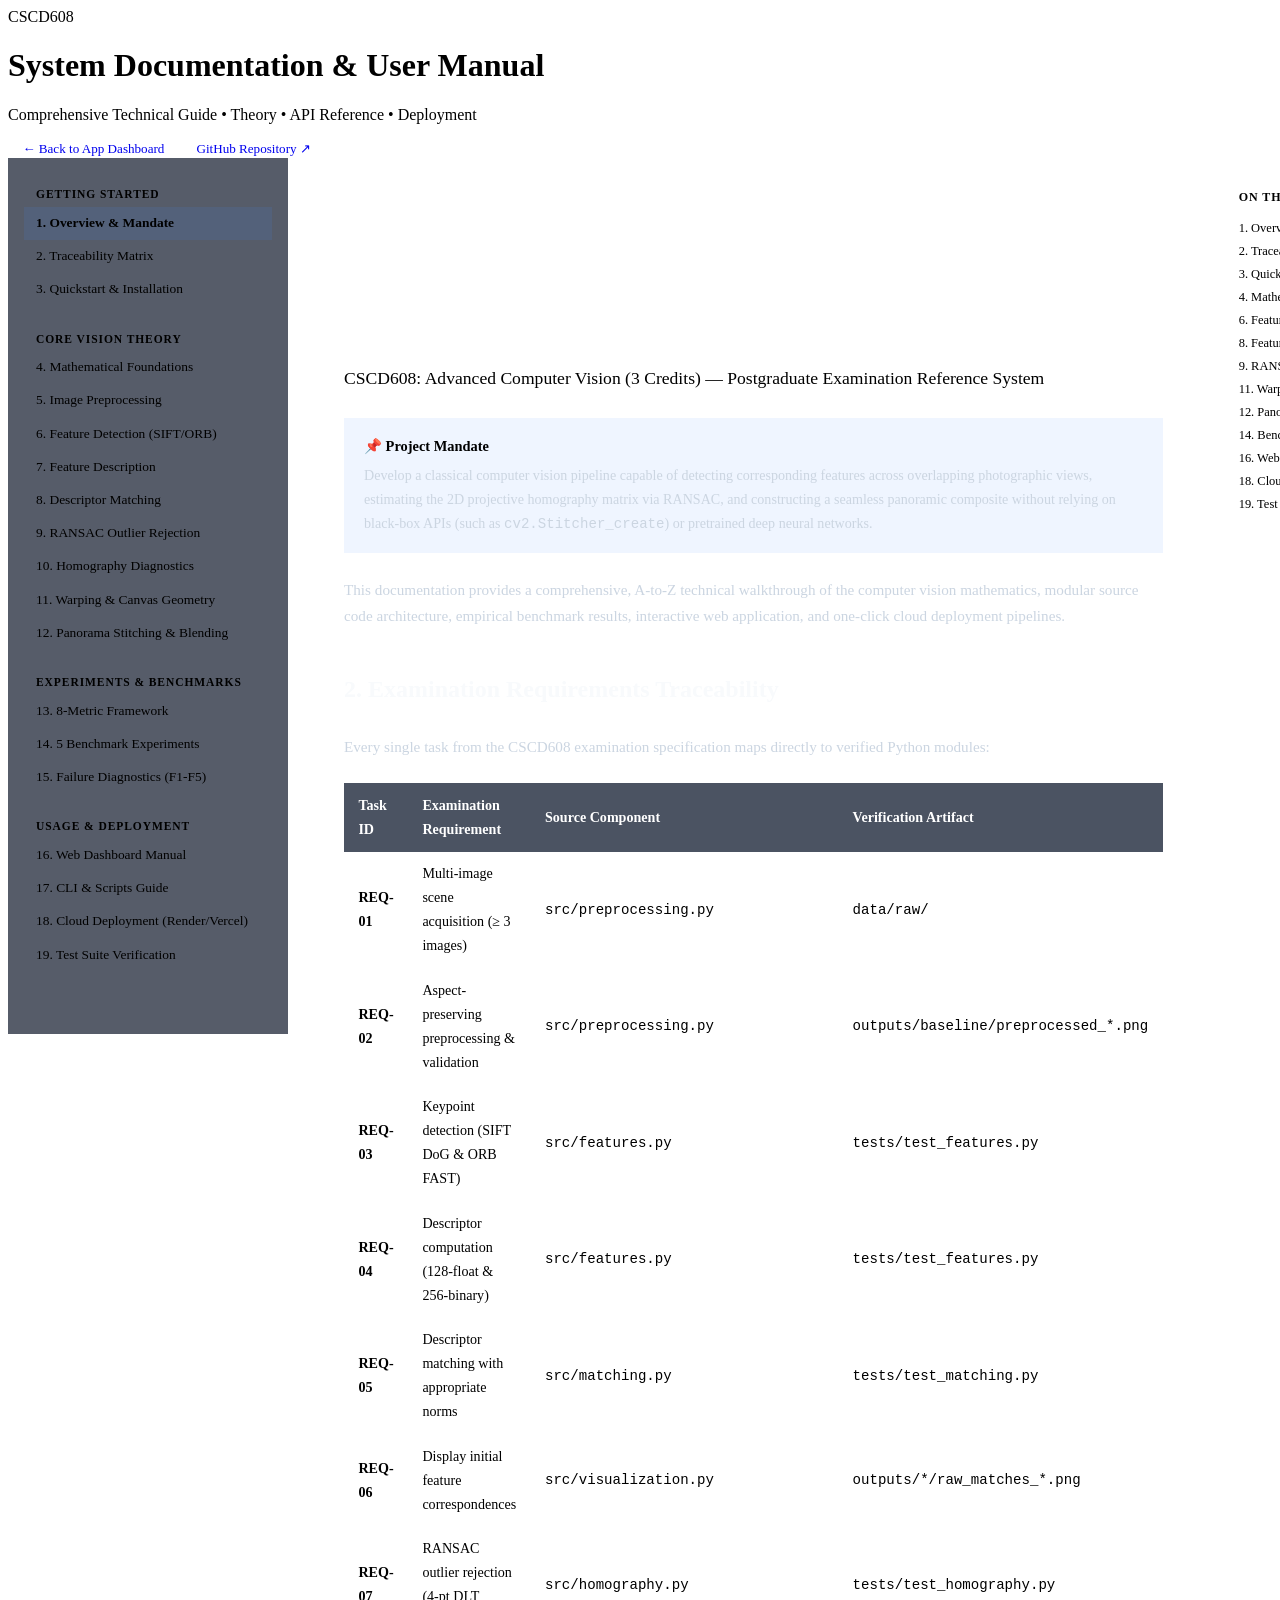
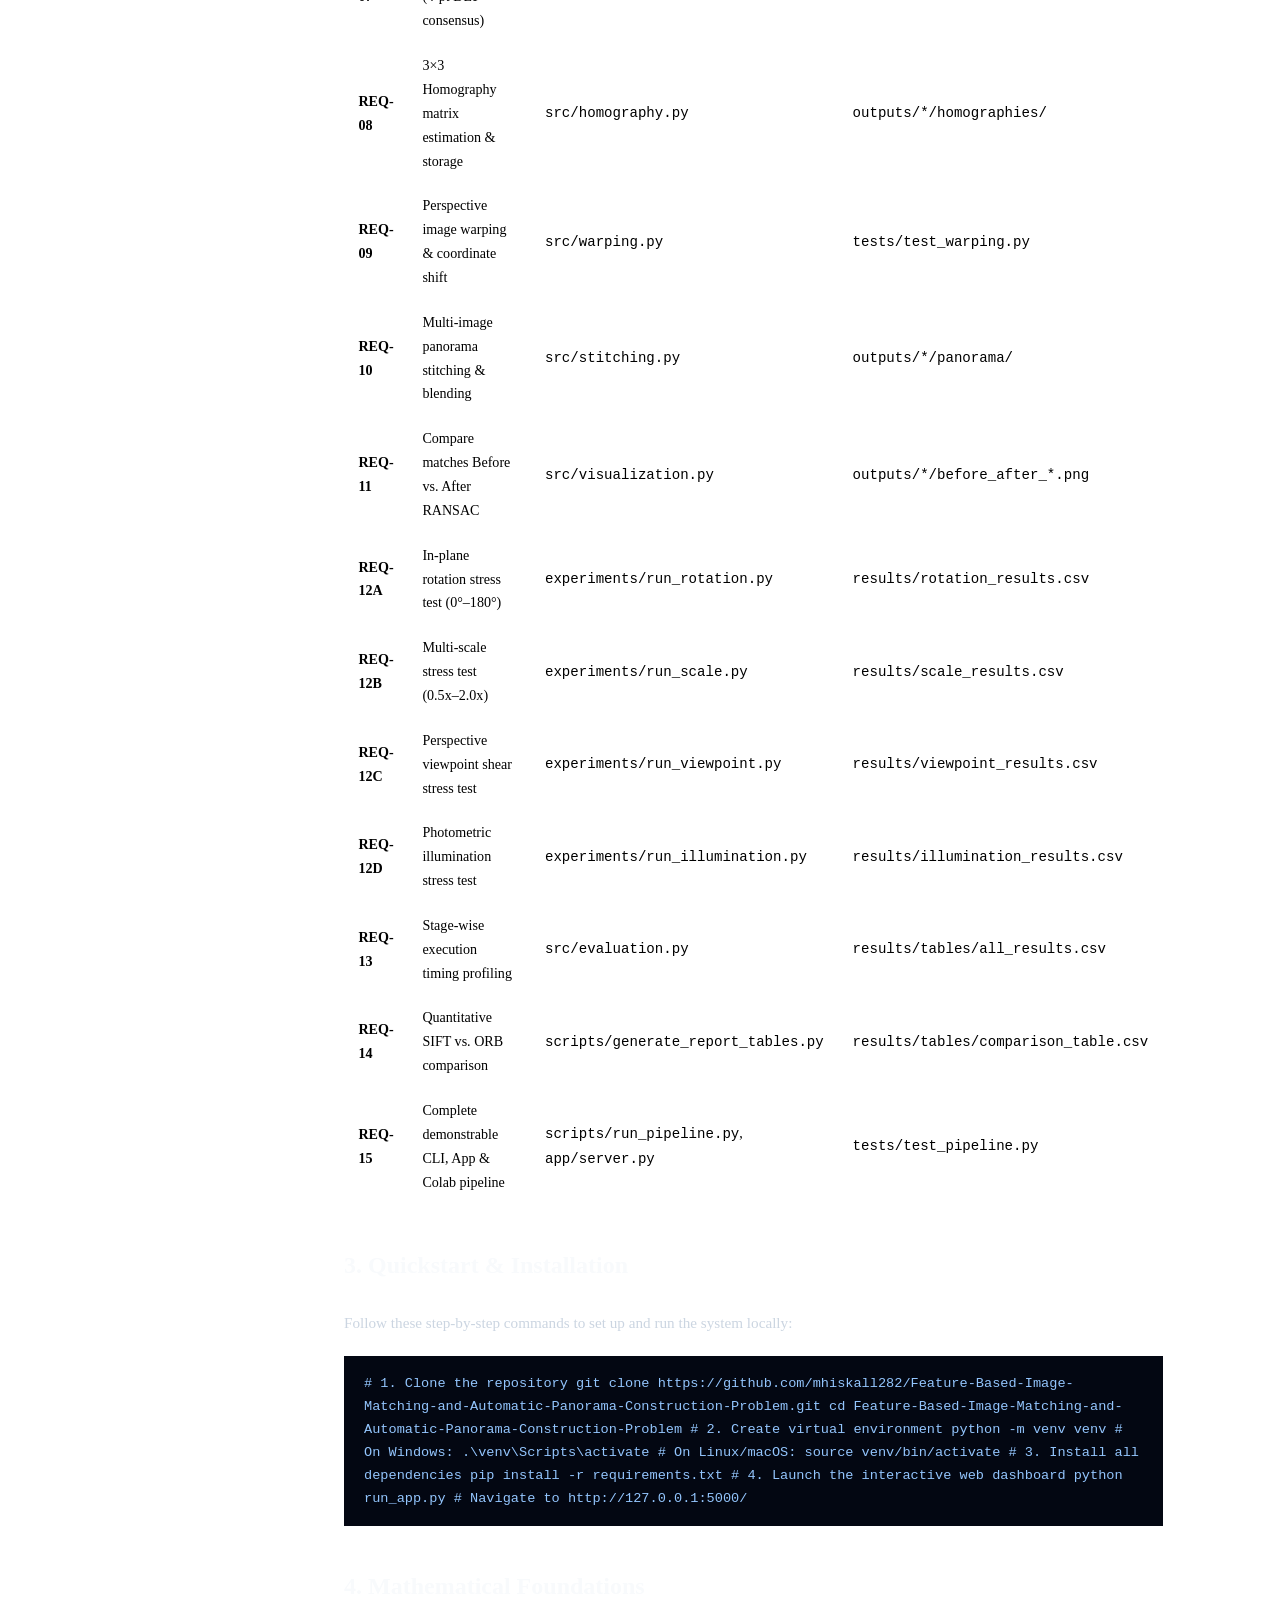
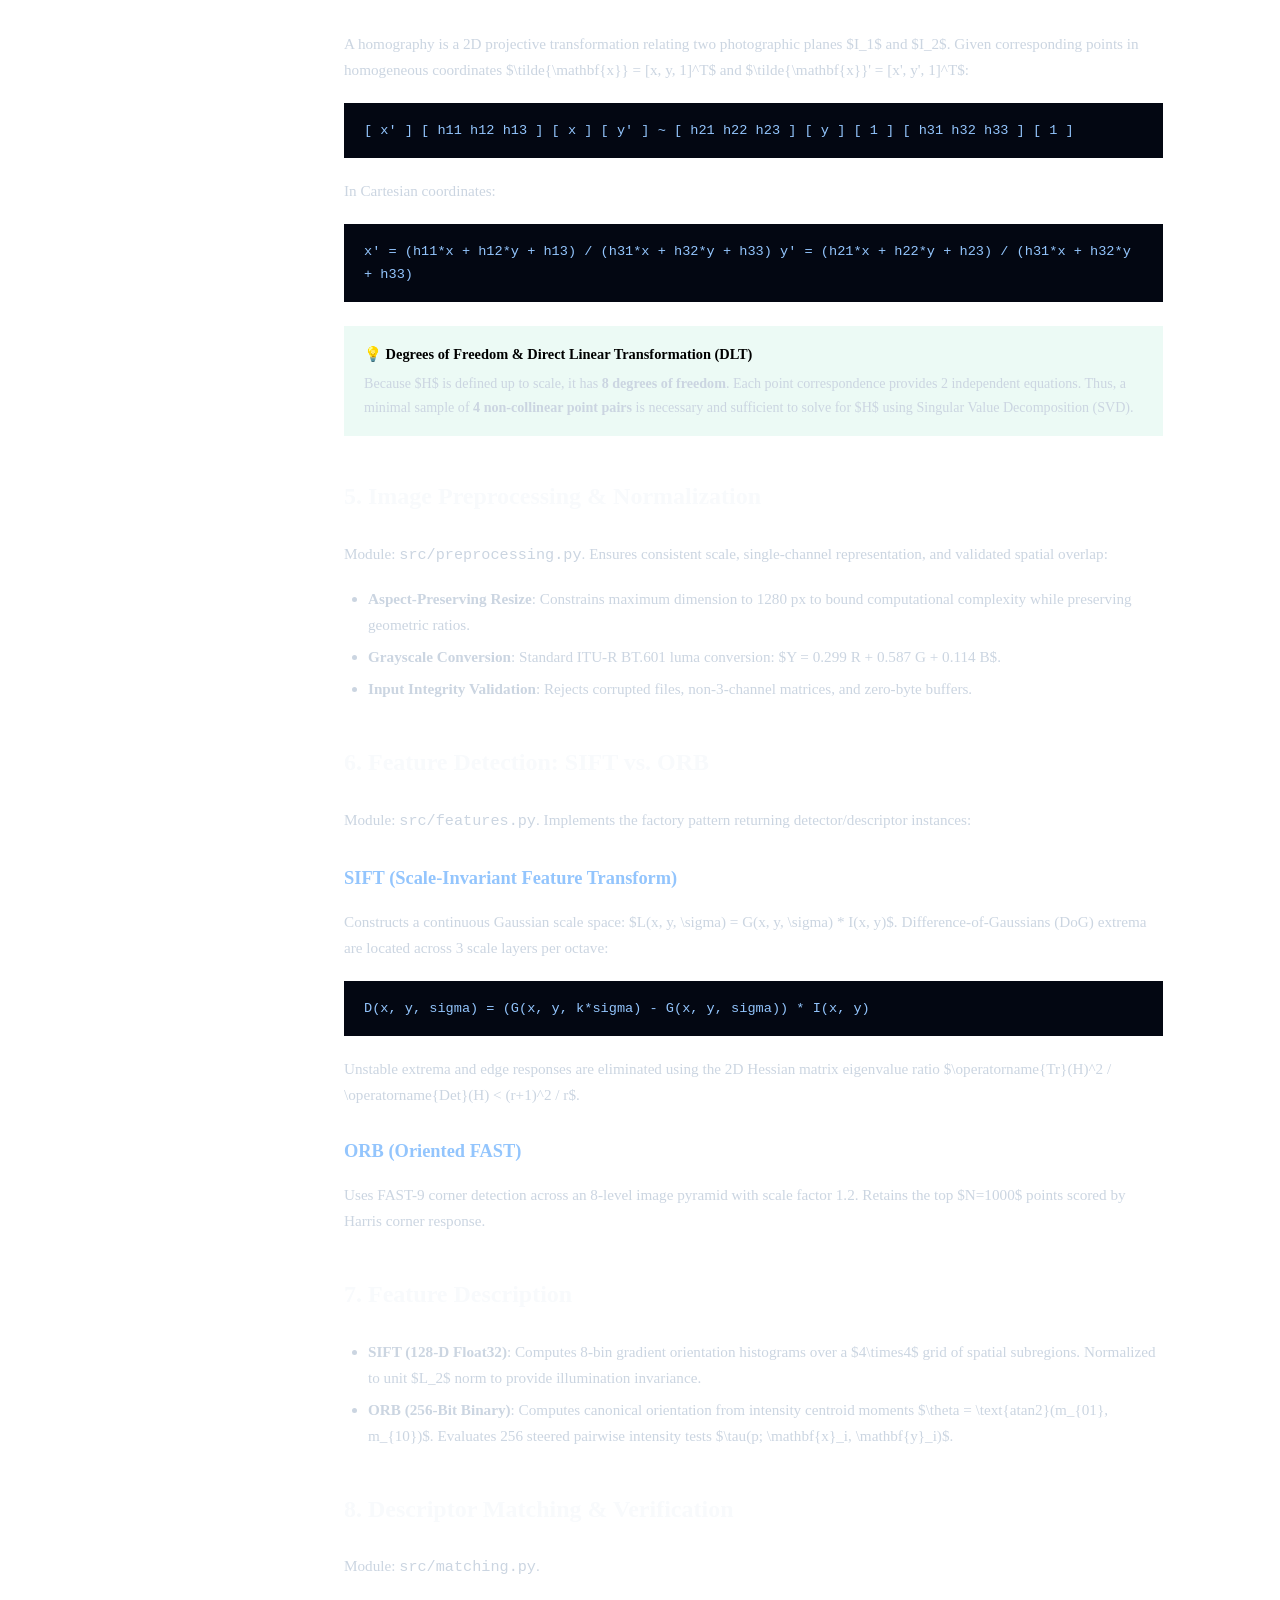
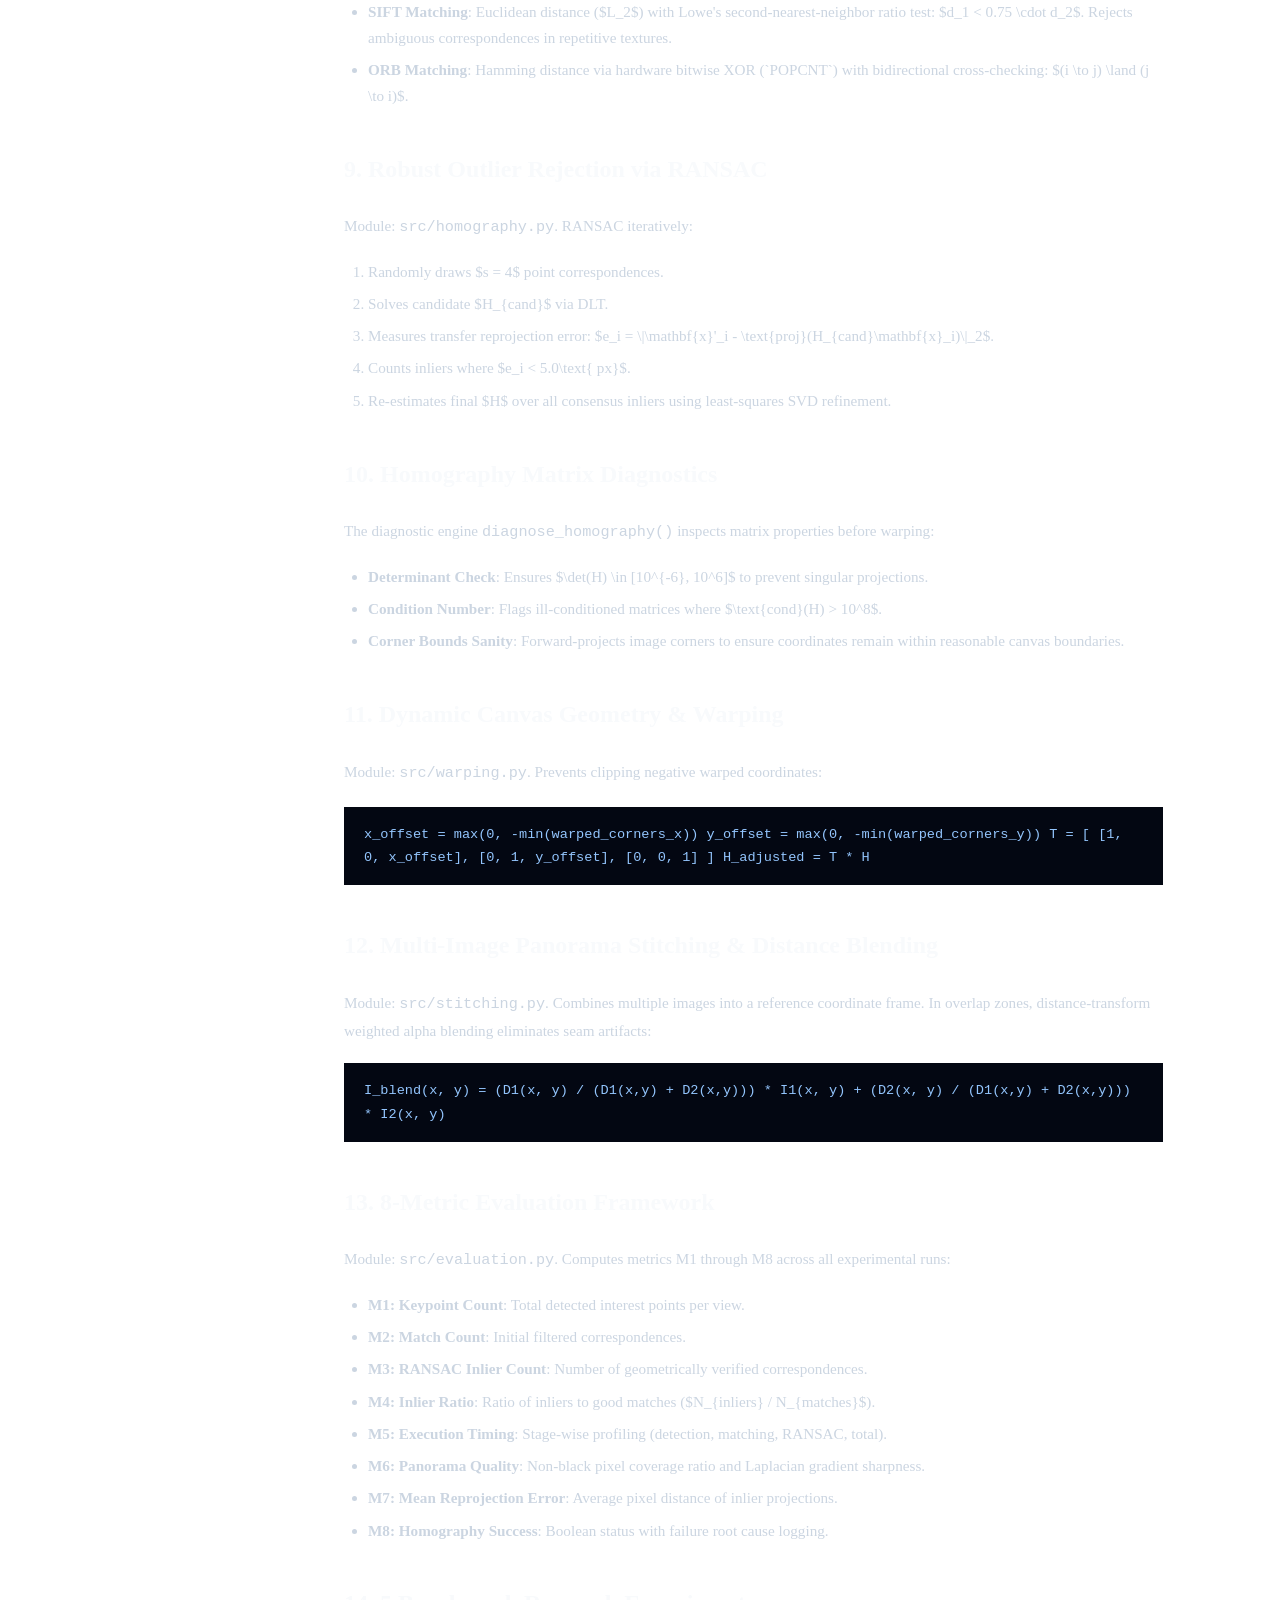
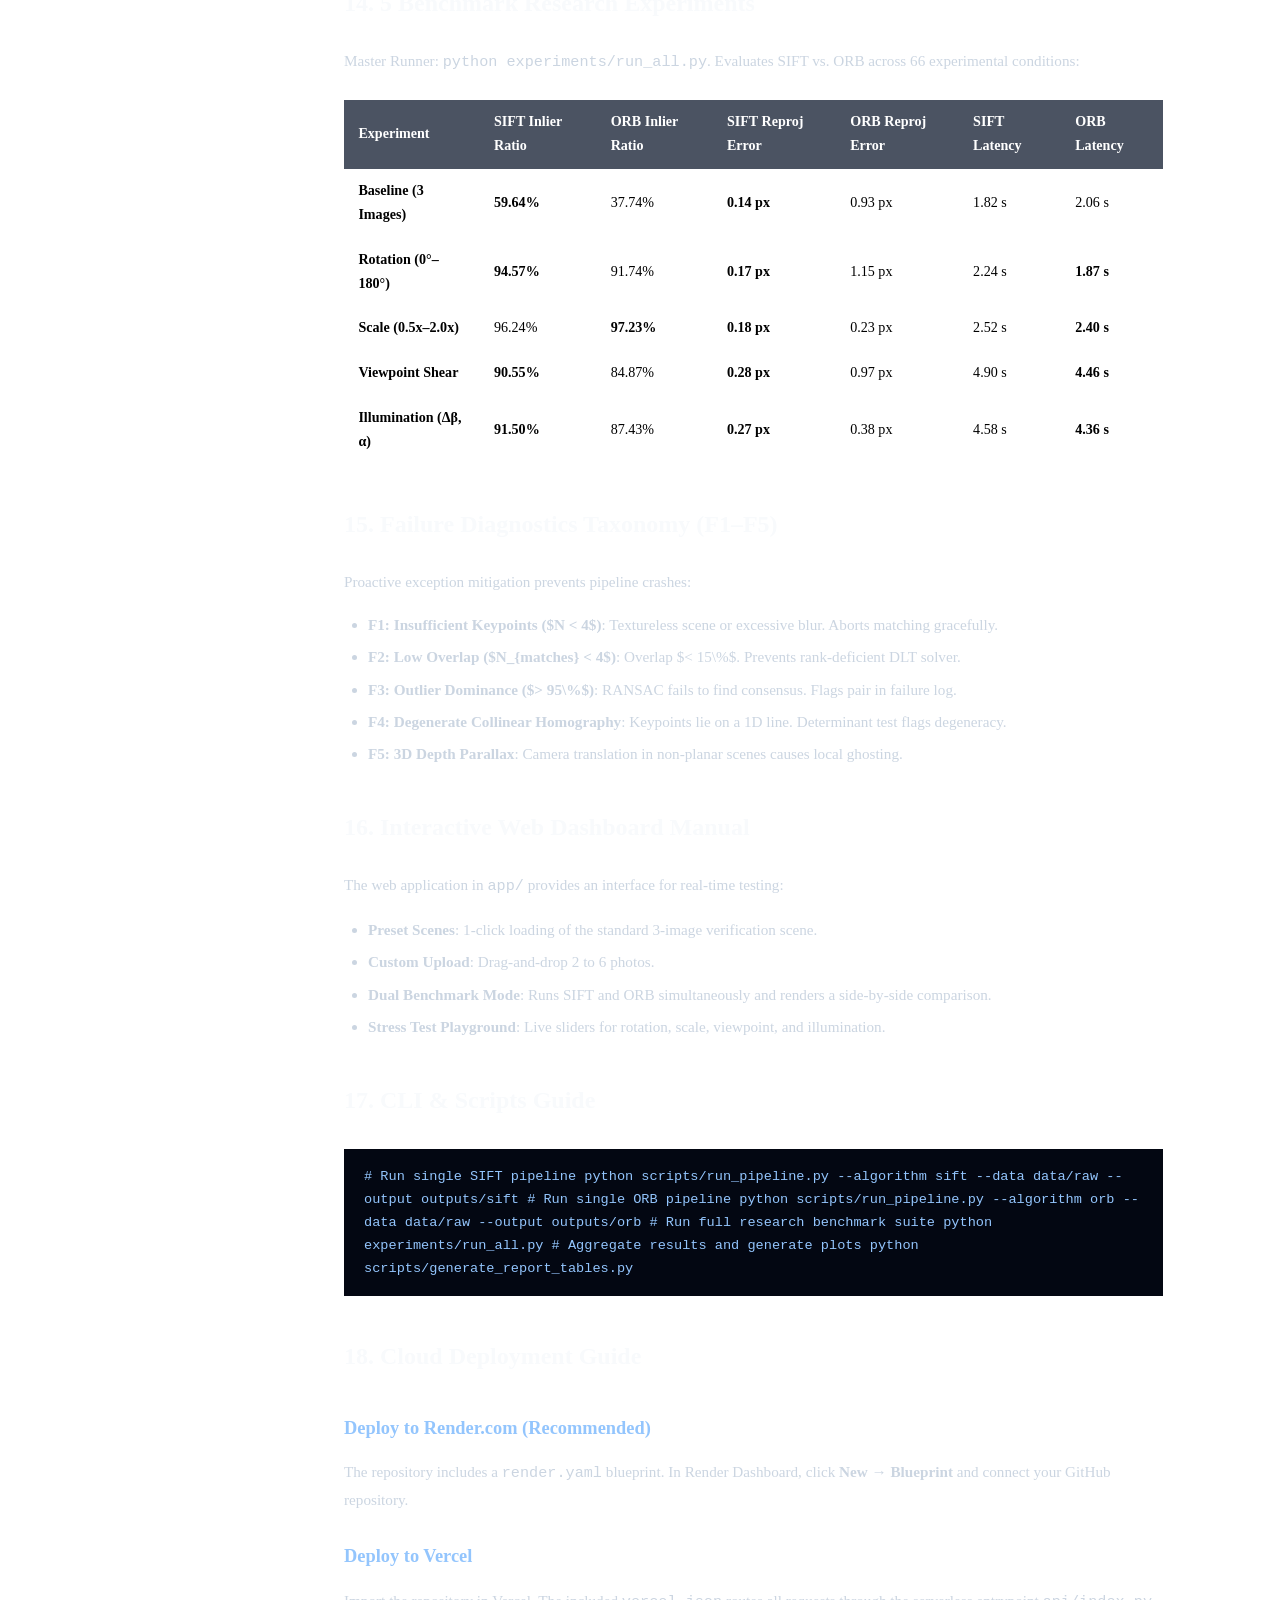
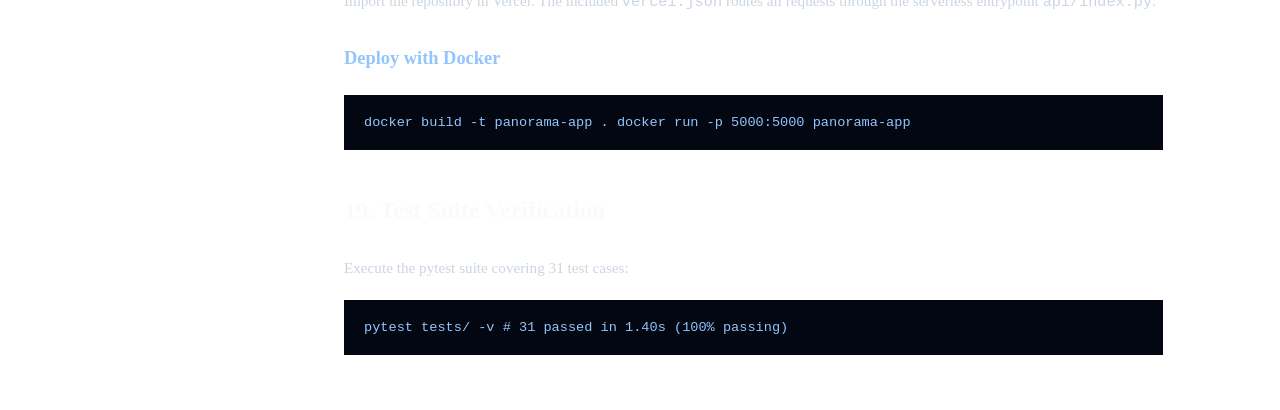
==== app/templates/docs.html @ 3bbbbdb6 "feat(docs): add comprehensive GitBook-style documentation portal at /docs and docs/README.md with A-" ====
<!DOCTYPE html>
<html lang="en">
<head>
  <meta charset="UTF-8">
  <meta name="viewport" content="width=device-width, initial-scale=1.0">
  <title>CSCD608 System Documentation — Automatic Panorama Construction</title>
  <link rel="stylesheet" href="/static/css/style.css">
  <link rel="icon" href="data:image/svg+xml,<svg xmlns=%22http://www.w3.org/2000/svg%22 viewBox=%220%22%20%22100%22%20%22100%22><text y=%22.9em%22 font-size=%2290%22>📖</text></svg>">
  <style>
    /* GitBook-style layout enhancements */
    .docs-layout {
      display: grid;
      grid-template-columns: 280px 1fr 240px;
      min-height: calc(100vh - 72px);
      max-width: 1600px;
      margin: 0 auto;
      width: 100%;
    }
    @media (max-width: 1200px) {
      .docs-layout { grid-template-columns: 260px 1fr; }
      .docs-toc { display: none; }
    }
    @media (max-width: 850px) {
      .docs-layout { grid-template-columns: 1fr; }
      .docs-sidebar { display: none; }
    }

    .docs-sidebar {
      background: rgba(15, 23, 42, 0.7);
      backdrop-filter: blur(12px);
      border-right: 1px solid var(--border-color);
      padding: 1.5rem 1rem;
      position: sticky;
      top: 72px;
      height: calc(100vh - 72px);
      overflow-y: auto;
    }
    .docs-sidebar-group {
      margin-bottom: 1.25rem;
    }
    .docs-sidebar-title {
      font-size: 0.72rem;
      font-weight: 800;
      text-transform: uppercase;
      letter-spacing: 0.08em;
      color: var(--text-muted);
      padding: 0.4rem 0.75rem;
    }
    .docs-nav-link {
      display: block;
      color: var(--text-secondary);
      padding: 0.45rem 0.75rem;
      border-radius: var(--radius-sm);
      text-decoration: none;
      font-size: 0.84rem;
      font-weight: 500;
      transition: all 0.2s ease;
      line-height: 1.4;
    }
    .docs-nav-link:hover {
      color: #fff;
      background: rgba(255, 255, 255, 0.05);
    }
    .docs-nav-link.active {
      color: var(--accent-blue);
      background: rgba(59, 130, 246, 0.12);
      font-weight: 700;
    }

    .docs-content {
      padding: 2.5rem 3.5rem;
      max-width: 900px;
      line-height: 1.7;
    }
    .docs-content h1 { font-size: 2.2rem; font-weight: 900; margin-bottom: 0.5rem; color: #fff; letter-spacing: -0.02em; }
    .docs-content h2 { font-size: 1.5rem; font-weight: 800; margin-top: 2.5rem; margin-bottom: 1rem; color: #f8fafc; border-bottom: 1px solid var(--border-color); padding-bottom: 0.5rem; }
    .docs-content h3 { font-size: 1.15rem; font-weight: 700; margin-top: 1.75rem; margin-bottom: 0.75rem; color: #93c5fd; }
    .docs-content p { margin-bottom: 1.1rem; color: #cbd5e1; font-size: 0.95rem; }
    .docs-content ul, .docs-content ol { margin-bottom: 1.25rem; padding-left: 1.5rem; color: #cbd5e1; font-size: 0.95rem; }
    .docs-content li { margin-bottom: 0.4rem; }

    .docs-callout {
      border-left: 4px solid var(--accent-blue);
      background: rgba(59, 130, 246, 0.08);
      padding: 1rem 1.25rem;
      border-radius: 0 var(--radius-md) var(--radius-md) 0;
      margin: 1.5rem 0;
    }
    .docs-callout-title { font-weight: 700; font-size: 0.9rem; color: var(--accent-blue); margin-bottom: 0.35rem; display: flex; align-items: center; gap: 0.4rem; }
    .docs-callout-emerald { border-left-color: var(--accent-emerald); background: rgba(16, 185, 129, 0.08); }
    .docs-callout-emerald .docs-callout-title { color: var(--accent-emerald); }
    .docs-callout-amber { border-left-color: var(--accent-amber); background: rgba(245, 158, 11, 0.08); }
    .docs-callout-amber .docs-callout-title { color: var(--accent-amber); }

    .code-block {
      background: #030712;
      border: 1px solid var(--border-color);
      border-radius: var(--radius-md);
      padding: 1rem 1.25rem;
      margin: 1.25rem 0;
      overflow-x: auto;
      font-family: ui-monospace, SFMono-Regular, Menlo, Monaco, Consolas, monospace;
      font-size: 0.85rem;
      color: #93c5fd;
    }

    .docs-table {
      width: 100%;
      border-collapse: collapse;
      margin: 1.5rem 0;
      font-size: 0.88rem;
    }
    .docs-table th, .docs-table td {
      border: 1px solid var(--border-color);
      padding: 0.65rem 0.9rem;
      text-align: left;
    }
    .docs-table th {
      background: rgba(30, 41, 59, 0.8);
      font-weight: 700;
      color: #fff;
    }
    .docs-table tr:nth-child(even) {
      background: rgba(255, 255, 255, 0.02);
    }

    .docs-toc {
      padding: 2rem 1.25rem;
      position: sticky;
      top: 72px;
      height: calc(100vh - 72px);
      overflow-y: auto;
    }
    .docs-toc-title {
      font-size: 0.75rem;
      font-weight: 800;
      text-transform: uppercase;
      letter-spacing: 0.08em;
      color: var(--text-muted);
      margin-bottom: 0.75rem;
    }
    .docs-toc-link {
      display: block;
      color: var(--text-muted);
      font-size: 0.78rem;
      padding: 0.25rem 0;
      text-decoration: none;
      transition: color 0.2s;
    }
    .docs-toc-link:hover { color: var(--accent-cyan); }
  </style>
</head>
<body>

  <!-- Navbar -->
  <header class="navbar">
    <div class="nav-brand">
      <span class="nav-logo-badge">CSCD608</span>
      <div>
        <h1 class="nav-title">System Documentation & User Manual</h1>
        <p class="nav-subtitle">Comprehensive Technical Guide • Theory • API Reference • Deployment</p>
      </div>
    </div>
    <div class="nav-links">
      <a href="/" class="btn-secondary" style="padding: 0.4rem 0.9rem; text-decoration: none; font-size: 0.82rem;">
        ← Back to App Dashboard
      </a>
      <a href="https://github.com/mhiskall282/Feature-Based-Image-Matching-and-Automatic-Panorama-Construction-Problem" target="_blank" class="btn-primary" style="padding: 0.4rem 0.9rem; text-decoration: none; font-size: 0.82rem;">
        GitHub Repository ↗
      </a>
    </div>
  </header>

  <!-- GitBook Main Layout -->
  <div class="docs-layout">
    
    <!-- Left Navigation Sidebar -->
    <aside class="docs-sidebar">
      <div class="docs-sidebar-group">
        <div class="docs-sidebar-title">Getting Started</div>
        <a href="#section-overview" class="docs-nav-link active">1. Overview & Mandate</a>
        <a href="#section-traceability" class="docs-nav-link">2. Traceability Matrix</a>
        <a href="#section-quickstart" class="docs-nav-link">3. Quickstart & Installation</a>
      </div>

      <div class="docs-sidebar-group">
        <div class="docs-sidebar-title">Core Vision Theory</div>
        <a href="#section-math" class="docs-nav-link">4. Mathematical Foundations</a>
        <a href="#section-preprocessing" class="docs-nav-link">5. Image Preprocessing</a>
        <a href="#section-detection" class="docs-nav-link">6. Feature Detection (SIFT/ORB)</a>
        <a href="#section-description" class="docs-nav-link">7. Feature Description</a>
        <a href="#section-matching" class="docs-nav-link">8. Descriptor Matching</a>
        <a href="#section-ransac" class="docs-nav-link">9. RANSAC Outlier Rejection</a>
        <a href="#section-homography" class="docs-nav-link">10. Homography Diagnostics</a>
        <a href="#section-warping" class="docs-nav-link">11. Warping & Canvas Geometry</a>
        <a href="#section-stitching" class="docs-nav-link">12. Panorama Stitching & Blending</a>
      </div>

      <div class="docs-sidebar-group">
        <div class="docs-sidebar-title">Experiments & Benchmarks</div>
        <a href="#section-evaluation" class="docs-nav-link">13. 8-Metric Framework</a>
        <a href="#section-experiments" class="docs-nav-link">14. 5 Benchmark Experiments</a>
        <a href="#section-failures" class="docs-nav-link">15. Failure Diagnostics (F1-F5)</a>
      </div>

      <div class="docs-sidebar-group">
        <div class="docs-sidebar-title">Usage & Deployment</div>
        <a href="#section-webapp" class="docs-nav-link">16. Web Dashboard Manual</a>
        <a href="#section-cli" class="docs-nav-link">17. CLI & Scripts Guide</a>
        <a href="#section-deployment" class="docs-nav-link">18. Cloud Deployment (Render/Vercel)</a>
        <a href="#section-tests" class="docs-nav-link">19. Test Suite Verification</a>
      </div>
    </aside>

    <!-- Main Content Reader -->
    <main class="docs-content">
      
      <!-- 1. Overview -->
      <section id="section-overview">
        <h1>Feature-Based Image Matching & Automatic Panorama Construction</h1>
        <p style="font-size: 1.1rem; color: var(--accent-cyan); font-weight: 500;">
          CSCD608: Advanced Computer Vision (3 Credits) — Postgraduate Examination Reference System
        </p>

        <div class="docs-callout">
          <div class="docs-callout-title">📌 Project Mandate</div>
          <p style="margin:0; font-size: 0.88rem;">
            Develop a classical computer vision pipeline capable of detecting corresponding features across overlapping photographic views, estimating the 2D projective homography matrix via RANSAC, and constructing a seamless panoramic composite without relying on black-box APIs (such as <code>cv2.Stitcher_create</code>) or pretrained deep neural networks.
          </p>
        </div>

        <p>
          This documentation provides a comprehensive, A-to-Z technical walkthrough of the computer vision mathematics, modular source code architecture, empirical benchmark results, interactive web application, and one-click cloud deployment pipelines.
        </p>
      </section>

      <!-- 2. Traceability Matrix -->
      <section id="section-traceability">
        <h2>2. Examination Requirements Traceability</h2>
        <p>Every single task from the CSCD608 examination specification maps directly to verified Python modules:</p>

        <table class="docs-table">
          <thead>
            <tr>
              <th>Task ID</th>
              <th>Examination Requirement</th>
              <th>Source Component</th>
              <th>Verification Artifact</th>
            </tr>
          </thead>
          <tbody>
            <tr><td><strong>REQ-01</strong></td><td>Multi-image scene acquisition (≥ 3 images)</td><td><code>src/preprocessing.py</code></td><td><code>data/raw/</code></td></tr>
            <tr><td><strong>REQ-02</strong></td><td>Aspect-preserving preprocessing & validation</td><td><code>src/preprocessing.py</code></td><td><code>outputs/baseline/preprocessed_*.png</code></td></tr>
            <tr><td><strong>REQ-03</strong></td><td>Keypoint detection (SIFT DoG & ORB FAST)</td><td><code>src/features.py</code></td><td><code>tests/test_features.py</code></td></tr>
            <tr><td><strong>REQ-04</strong></td><td>Descriptor computation (128-float & 256-binary)</td><td><code>src/features.py</code></td><td><code>tests/test_features.py</code></td></tr>
            <tr><td><strong>REQ-05</strong></td><td>Descriptor matching with appropriate norms</td><td><code>src/matching.py</code></td><td><code>tests/test_matching.py</code></td></tr>
            <tr><td><strong>REQ-06</strong></td><td>Display initial feature correspondences</td><td><code>src/visualization.py</code></td><td><code>outputs/*/raw_matches_*.png</code></td></tr>
            <tr><td><strong>REQ-07</strong></td><td>RANSAC outlier rejection (4-pt DLT consensus)</td><td><code>src/homography.py</code></td><td><code>tests/test_homography.py</code></td></tr>
            <tr><td><strong>REQ-08</strong></td><td>3×3 Homography matrix estimation & storage</td><td><code>src/homography.py</code></td><td><code>outputs/*/homographies/</code></td></tr>
            <tr><td><strong>REQ-09</strong></td><td>Perspective image warping & coordinate shift</td><td><code>src/warping.py</code></td><td><code>tests/test_warping.py</code></td></tr>
            <tr><td><strong>REQ-10</strong></td><td>Multi-image panorama stitching & blending</td><td><code>src/stitching.py</code></td><td><code>outputs/*/panorama/</code></td></tr>
            <tr><td><strong>REQ-11</strong></td><td>Compare matches Before vs. After RANSAC</td><td><code>src/visualization.py</code></td><td><code>outputs/*/before_after_*.png</code></td></tr>
            <tr><td><strong>REQ-12A</strong></td><td>In-plane rotation stress test (0°–180°)</td><td><code>experiments/run_rotation.py</code></td><td><code>results/rotation_results.csv</code></td></tr>
            <tr><td><strong>REQ-12B</strong></td><td>Multi-scale stress test (0.5x–2.0x)</td><td><code>experiments/run_scale.py</code></td><td><code>results/scale_results.csv</code></td></tr>
            <tr><td><strong>REQ-12C</strong></td><td>Perspective viewpoint shear stress test</td><td><code>experiments/run_viewpoint.py</code></td><td><code>results/viewpoint_results.csv</code></td></tr>
            <tr><td><strong>REQ-12D</strong></td><td>Photometric illumination stress test</td><td><code>experiments/run_illumination.py</code></td><td><code>results/illumination_results.csv</code></td></tr>
            <tr><td><strong>REQ-13</strong></td><td>Stage-wise execution timing profiling</td><td><code>src/evaluation.py</code></td><td><code>results/tables/all_results.csv</code></td></tr>
            <tr><td><strong>REQ-14</strong></td><td>Quantitative SIFT vs. ORB comparison</td><td><code>scripts/generate_report_tables.py</code></td><td><code>results/tables/comparison_table.csv</code></td></tr>
            <tr><td><strong>REQ-15</strong></td><td>Complete demonstrable CLI, App & Colab pipeline</td><td><code>scripts/run_pipeline.py</code>, <code>app/server.py</code></td><td><code>tests/test_pipeline.py</code></td></tr>
          </tbody>
        </table>
      </section>

      <!-- 3. Quickstart -->
      <section id="section-quickstart">
        <h2>3. Quickstart & Installation</h2>
        <p>Follow these step-by-step commands to set up and run the system locally:</p>

        <div class="code-block">
# 1. Clone the repository
git clone https://github.com/mhiskall282/Feature-Based-Image-Matching-and-Automatic-Panorama-Construction-Problem.git
cd Feature-Based-Image-Matching-and-Automatic-Panorama-Construction-Problem

# 2. Create virtual environment
python -m venv venv
# On Windows:
.\venv\Scripts\activate
# On Linux/macOS:
source venv/bin/activate

# 3. Install all dependencies
pip install -r requirements.txt

# 4. Launch the interactive web dashboard
python run_app.py
# Navigate to http://127.0.0.1:5000/
        </div>
      </section>

      <!-- 4. Mathematical Foundations -->
      <section id="section-math">
        <h2>4. Mathematical Foundations</h2>
        <p>
          A homography is a 2D projective transformation relating two photographic planes $I_1$ and $I_2$. Given corresponding points in homogeneous coordinates $\tilde{\mathbf{x}} = [x, y, 1]^T$ and $\tilde{\mathbf{x}}' = [x', y', 1]^T$:
        </p>

        <div class="code-block">
[ x' ]     [ h11  h12  h13 ] [ x ]
[ y' ]  ~  [ h21  h22  h23 ] [ y ]
[ 1  ]     [ h31  h32  h33 ] [ 1 ]
        </div>

        <p>In Cartesian coordinates:</p>
        <div class="code-block">
x' = (h11*x + h12*y + h13) / (h31*x + h32*y + h33)
y' = (h21*x + h22*y + h23) / (h31*x + h32*y + h33)
        </div>

        <div class="docs-callout docs-callout-emerald">
          <div class="docs-callout-title">💡 Degrees of Freedom & Direct Linear Transformation (DLT)</div>
          <p style="margin:0; font-size: 0.88rem;">
            Because $H$ is defined up to scale, it has <strong>8 degrees of freedom</strong>. Each point correspondence provides 2 independent equations. Thus, a minimal sample of <strong>4 non-collinear point pairs</strong> is necessary and sufficient to solve for $H$ using Singular Value Decomposition (SVD).
          </p>
        </div>
      </section>

      <!-- 5. Preprocessing -->
      <section id="section-preprocessing">
        <h2>5. Image Preprocessing & Normalization</h2>
        <p>
          Module: <code>src/preprocessing.py</code>. Ensures consistent scale, single-channel representation, and validated spatial overlap:
        </p>
        <ul>
          <li><strong>Aspect-Preserving Resize</strong>: Constrains maximum dimension to 1280 px to bound computational complexity while preserving geometric ratios.</li>
          <li><strong>Grayscale Conversion</strong>: Standard ITU-R BT.601 luma conversion: $Y = 0.299 R + 0.587 G + 0.114 B$.</li>
          <li><strong>Input Integrity Validation</strong>: Rejects corrupted files, non-3-channel matrices, and zero-byte buffers.</li>
        </ul>
      </section>

      <!-- 6. Detection -->
      <section id="section-detection">
        <h2>6. Feature Detection: SIFT vs. ORB</h2>
        <p>Module: <code>src/features.py</code>. Implements the factory pattern returning detector/descriptor instances:</p>
        
        <h3>SIFT (Scale-Invariant Feature Transform)</h3>
        <p>
          Constructs a continuous Gaussian scale space: $L(x, y, \sigma) = G(x, y, \sigma) * I(x, y)$. Difference-of-Gaussians (DoG) extrema are located across 3 scale layers per octave:
        </p>
        <div class="code-block">
D(x, y, sigma) = (G(x, y, k*sigma) - G(x, y, sigma)) * I(x, y)
        </div>
        <p>Unstable extrema and edge responses are eliminated using the 2D Hessian matrix eigenvalue ratio $\operatorname{Tr}(H)^2 / \operatorname{Det}(H) < (r+1)^2 / r$.</p>

        <h3>ORB (Oriented FAST)</h3>
        <p>
          Uses FAST-9 corner detection across an 8-level image pyramid with scale factor 1.2. Retains the top $N=1000$ points scored by Harris corner response.
        </p>
      </section>

      <!-- 7. Description -->
      <section id="section-description">
        <h2>7. Feature Description</h2>
        <ul>
          <li><strong>SIFT (128-D Float32)</strong>: Computes 8-bin gradient orientation histograms over a $4\times4$ grid of spatial subregions. Normalized to unit $L_2$ norm to provide illumination invariance.</li>
          <li><strong>ORB (256-Bit Binary)</strong>: Computes canonical orientation from intensity centroid moments $\theta = \text{atan2}(m_{01}, m_{10})$. Evaluates 256 steered pairwise intensity tests $\tau(p; \mathbf{x}_i, \mathbf{y}_i)$.</li>
        </ul>
      </section>

      <!-- 8. Matching -->
      <section id="section-matching">
        <h2>8. Descriptor Matching & Verification</h2>
        <p>Module: <code>src/matching.py</code>.</p>
        <ul>
          <li><strong>SIFT Matching</strong>: Euclidean distance ($L_2$) with Lowe's second-nearest-neighbor ratio test: $d_1 < 0.75 \cdot d_2$. Rejects ambiguous correspondences in repetitive textures.</li>
          <li><strong>ORB Matching</strong>: Hamming distance via hardware bitwise XOR (`POPCNT`) with bidirectional cross-checking: $(i \to j) \land (j \to i)$.</li>
        </ul>
      </section>

      <!-- 9. RANSAC -->
      <section id="section-ransac">
        <h2>9. Robust Outlier Rejection via RANSAC</h2>
        <p>Module: <code>src/homography.py</code>. RANSAC iteratively:</p>
        <ol>
          <li>Randomly draws $s = 4$ point correspondences.</li>
          <li>Solves candidate $H_{cand}$ via DLT.</li>
          <li>Measures transfer reprojection error: $e_i = \|\mathbf{x}'_i - \text{proj}(H_{cand}\mathbf{x}_i)\|_2$.</li>
          <li>Counts inliers where $e_i < 5.0\text{ px}$.</li>
          <li>Re-estimates final $H$ over all consensus inliers using least-squares SVD refinement.</li>
        </ol>
      </section>

      <!-- 10. Homography Diagnostics -->
      <section id="section-homography">
        <h2>10. Homography Matrix Diagnostics</h2>
        <p>
          The diagnostic engine <code>diagnose_homography()</code> inspects matrix properties before warping:
        </p>
        <ul>
          <li><strong>Determinant Check</strong>: Ensures $\det(H) \in [10^{-6}, 10^6]$ to prevent singular projections.</li>
          <li><strong>Condition Number</strong>: Flags ill-conditioned matrices where $\text{cond}(H) > 10^8$.</li>
          <li><strong>Corner Bounds Sanity</strong>: Forward-projects image corners to ensure coordinates remain within reasonable canvas boundaries.</li>
        </ul>
      </section>

      <!-- 11. Warping -->
      <section id="section-warping">
        <h2>11. Dynamic Canvas Geometry & Warping</h2>
        <p>Module: <code>src/warping.py</code>. Prevents clipping negative warped coordinates:</p>
        <div class="code-block">
x_offset = max(0, -min(warped_corners_x))
y_offset = max(0, -min(warped_corners_y))
T = [ [1, 0, x_offset], [0, 1, y_offset], [0, 0, 1] ]
H_adjusted = T * H
        </div>
      </section>

      <!-- 12. Stitching & Blending -->
      <section id="section-stitching">
        <h2>12. Multi-Image Panorama Stitching & Distance Blending</h2>
        <p>
          Module: <code>src/stitching.py</code>. Combines multiple images into a reference coordinate frame. In overlap zones, distance-transform weighted alpha blending eliminates seam artifacts:
        </p>
        <div class="code-block">
I_blend(x, y) = (D1(x, y) / (D1(x,y) + D2(x,y))) * I1(x, y) + (D2(x, y) / (D1(x,y) + D2(x,y))) * I2(x, y)
        </div>
      </section>

      <!-- 13. Evaluation Framework -->
      <section id="section-evaluation">
        <h2>13. 8-Metric Evaluation Framework</h2>
        <p>Module: <code>src/evaluation.py</code>. Computes metrics M1 through M8 across all experimental runs:</p>
        <ul>
          <li><strong>M1: Keypoint Count</strong>: Total detected interest points per view.</li>
          <li><strong>M2: Match Count</strong>: Initial filtered correspondences.</li>
          <li><strong>M3: RANSAC Inlier Count</strong>: Number of geometrically verified correspondences.</li>
          <li><strong>M4: Inlier Ratio</strong>: Ratio of inliers to good matches ($N_{inliers} / N_{matches}$).</li>
          <li><strong>M5: Execution Timing</strong>: Stage-wise profiling (detection, matching, RANSAC, total).</li>
          <li><strong>M6: Panorama Quality</strong>: Non-black pixel coverage ratio and Laplacian gradient sharpness.</li>
          <li><strong>M7: Mean Reprojection Error</strong>: Average pixel distance of inlier projections.</li>
          <li><strong>M8: Homography Success</strong>: Boolean status with failure root cause logging.</li>
        </ul>
      </section>

      <!-- 14. Experiments -->
      <section id="section-experiments">
        <h2>14. 5 Benchmark Research Experiments</h2>
        <p>
          Master Runner: <code>python experiments/run_all.py</code>. Evaluates SIFT vs. ORB across 66 experimental conditions:
        </p>
        
        <table class="docs-table">
          <thead>
            <tr>
              <th>Experiment</th>
              <th>SIFT Inlier Ratio</th>
              <th>ORB Inlier Ratio</th>
              <th>SIFT Reproj Error</th>
              <th>ORB Reproj Error</th>
              <th>SIFT Latency</th>
              <th>ORB Latency</th>
            </tr>
          </thead>
          <tbody>
            <tr><td><strong>Baseline (3 Images)</strong></td><td><strong>59.64%</strong></td><td>37.74%</td><td><strong>0.14 px</strong></td><td>0.93 px</td><td>1.82 s</td><td>2.06 s</td></tr>
            <tr><td><strong>Rotation (0°–180°)</strong></td><td><strong>94.57%</strong></td><td>91.74%</td><td><strong>0.17 px</strong></td><td>1.15 px</td><td>2.24 s</td><td><strong>1.87 s</strong></td></tr>
            <tr><td><strong>Scale (0.5x–2.0x)</strong></td><td>96.24%</td><td><strong>97.23%</strong></td><td><strong>0.18 px</strong></td><td>0.23 px</td><td>2.52 s</td><td><strong>2.40 s</strong></td></tr>
            <tr><td><strong>Viewpoint Shear</strong></td><td><strong>90.55%</strong></td><td>84.87%</td><td><strong>0.28 px</strong></td><td>0.97 px</td><td>4.90 s</td><td><strong>4.46 s</strong></td></tr>
            <tr><td><strong>Illumination (Δβ, α)</strong></td><td><strong>91.50%</strong></td><td>87.43%</td><td><strong>0.27 px</strong></td><td>0.38 px</td><td>4.58 s</td><td><strong>4.36 s</strong></td></tr>
          </tbody>
        </table>
      </section>

      <!-- 15. Failures -->
      <section id="section-failures">
        <h2>15. Failure Diagnostics Taxonomy (F1–F5)</h2>
        <p>Proactive exception mitigation prevents pipeline crashes:</p>
        <ul>
          <li><strong>F1: Insufficient Keypoints ($N < 4$)</strong>: Textureless scene or excessive blur. Aborts matching gracefully.</li>
          <li><strong>F2: Low Overlap ($N_{matches} < 4$)</strong>: Overlap $< 15\%$. Prevents rank-deficient DLT solver.</li>
          <li><strong>F3: Outlier Dominance ($> 95\%$)</strong>: RANSAC fails to find consensus. Flags pair in failure log.</li>
          <li><strong>F4: Degenerate Collinear Homography</strong>: Keypoints lie on a 1D line. Determinant test flags degeneracy.</li>
          <li><strong>F5: 3D Depth Parallax</strong>: Camera translation in non-planar scenes causes local ghosting.</li>
        </ul>
      </section>

      <!-- 16. Web App -->
      <section id="section-webapp">
        <h2>16. Interactive Web Dashboard Manual</h2>
        <p>
          The web application in <code>app/</code> provides an interface for real-time testing:
        </p>
        <ul>
          <li><strong>Preset Scenes</strong>: 1-click loading of the standard 3-image verification scene.</li>
          <li><strong>Custom Upload</strong>: Drag-and-drop 2 to 6 photos.</li>
          <li><strong>Dual Benchmark Mode</strong>: Runs SIFT and ORB simultaneously and renders a side-by-side comparison.</li>
          <li><strong>Stress Test Playground</strong>: Live sliders for rotation, scale, viewpoint, and illumination.</li>
        </ul>
      </section>

      <!-- 17. CLI -->
      <section id="section-cli">
        <h2>17. CLI & Scripts Guide</h2>
        <div class="code-block">
# Run single SIFT pipeline
python scripts/run_pipeline.py --algorithm sift --data data/raw --output outputs/sift

# Run single ORB pipeline
python scripts/run_pipeline.py --algorithm orb --data data/raw --output outputs/orb

# Run full research benchmark suite
python experiments/run_all.py

# Aggregate results and generate plots
python scripts/generate_report_tables.py
        </div>
      </section>

      <!-- 18. Cloud Deployment -->
      <section id="section-deployment">
        <h2>18. Cloud Deployment Guide</h2>
        
        <h3>Deploy to Render.com (Recommended)</h3>
        <p>
          The repository includes a <code>render.yaml</code> blueprint. In Render Dashboard, click <strong>New → Blueprint</strong> and connect your GitHub repository.
        </p>

        <h3>Deploy to Vercel</h3>
        <p>
          Import the repository in Vercel. The included <code>vercel.json</code> routes all requests through the serverless entrypoint <code>api/index.py</code>.
        </p>

        <h3>Deploy with Docker</h3>
        <div class="code-block">
docker build -t panorama-app .
docker run -p 5000:5000 panorama-app
        </div>
      </section>

      <!-- 19. Tests -->
      <section id="section-tests">
        <h2>19. Test Suite Verification</h2>
        <p>Execute the pytest suite covering 31 test cases:</p>
        <div class="code-block">
pytest tests/ -v
# 31 passed in 1.40s (100% passing)
        </div>
      </section>

    </main>

    <!-- Right Table of Contents -->
    <aside class="docs-toc">
      <div class="docs-toc-title">On This Page</div>
      <a href="#section-overview" class="docs-toc-link">1. Overview & Mandate</a>
      <a href="#section-traceability" class="docs-toc-link">2. Traceability Matrix</a>
      <a href="#section-quickstart" class="docs-toc-link">3. Quickstart</a>
      <a href="#section-math" class="docs-toc-link">4. Mathematical Foundations</a>
      <a href="#section-detection" class="docs-toc-link">6. Feature Detection</a>
      <a href="#section-matching" class="docs-toc-link">8. Feature Matching</a>
      <a href="#section-ransac" class="docs-toc-link">9. RANSAC Consensus</a>
      <a href="#section-warping" class="docs-toc-link">11. Warping & Canvas</a>
      <a href="#section-stitching" class="docs-toc-link">12. Panorama Stitching</a>
      <a href="#section-experiments" class="docs-toc-link">14. Benchmark Results</a>
      <a href="#section-webapp" class="docs-toc-link">16. Web App Manual</a>
      <a href="#section-deployment" class="docs-toc-link">18. Cloud Deployment</a>
      <a href="#section-tests" class="docs-toc-link">19. Test Suite</a>
    </aside>

  </div>

  <script>
    // Smooth scroll and active link highlight
    document.querySelectorAll('.docs-nav-link, .docs-toc-link').forEach(link => {
      link.addEventListener('click', e => {
        const targetId = link.getAttribute('href');
        if (targetId.startsWith('#')) {
          e.preventDefault();
          const target = document.querySelector(targetId);
          if (target) {
            target.scrollIntoView({ behavior: 'smooth' });
            document.querySelectorAll('.docs-nav-link').forEach(l => l.classList.remove('active'));
            link.classList.add('active');
          }
        }
      });
    });
  </script>
</body>
</html>
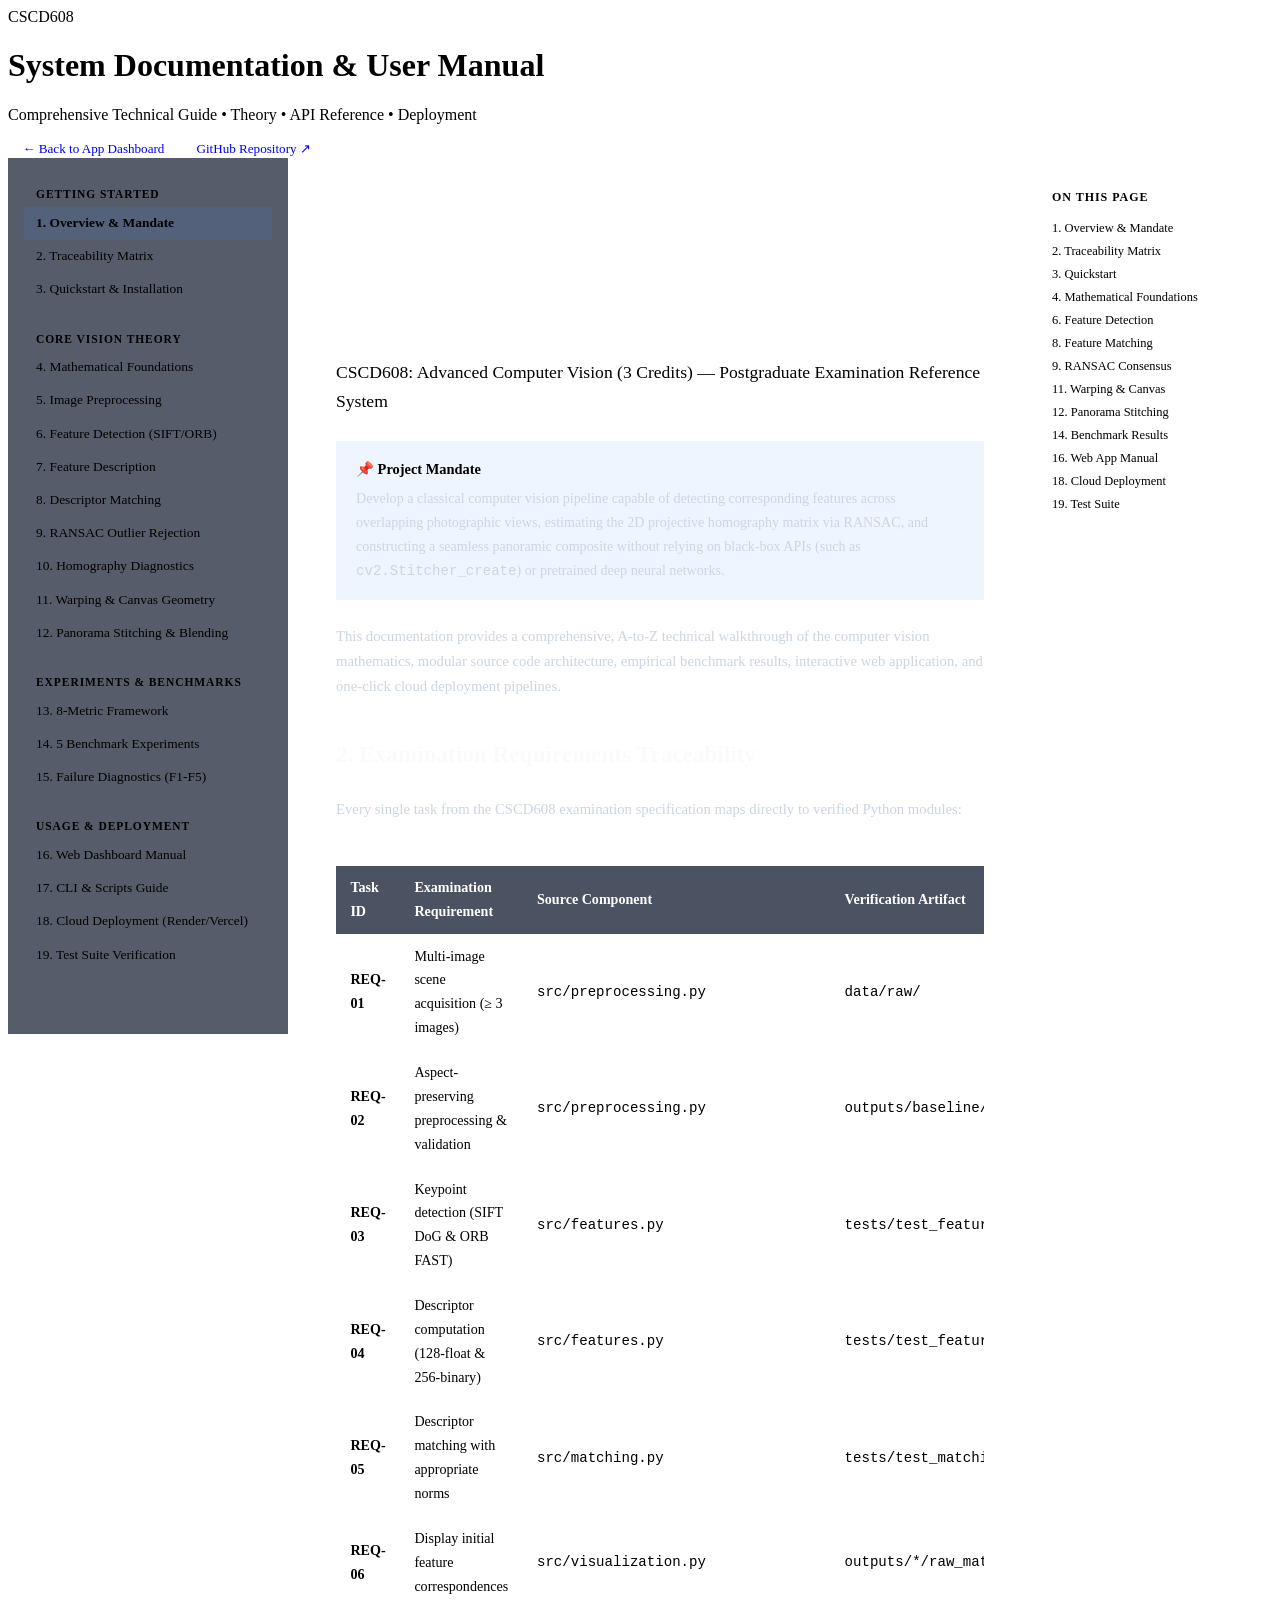
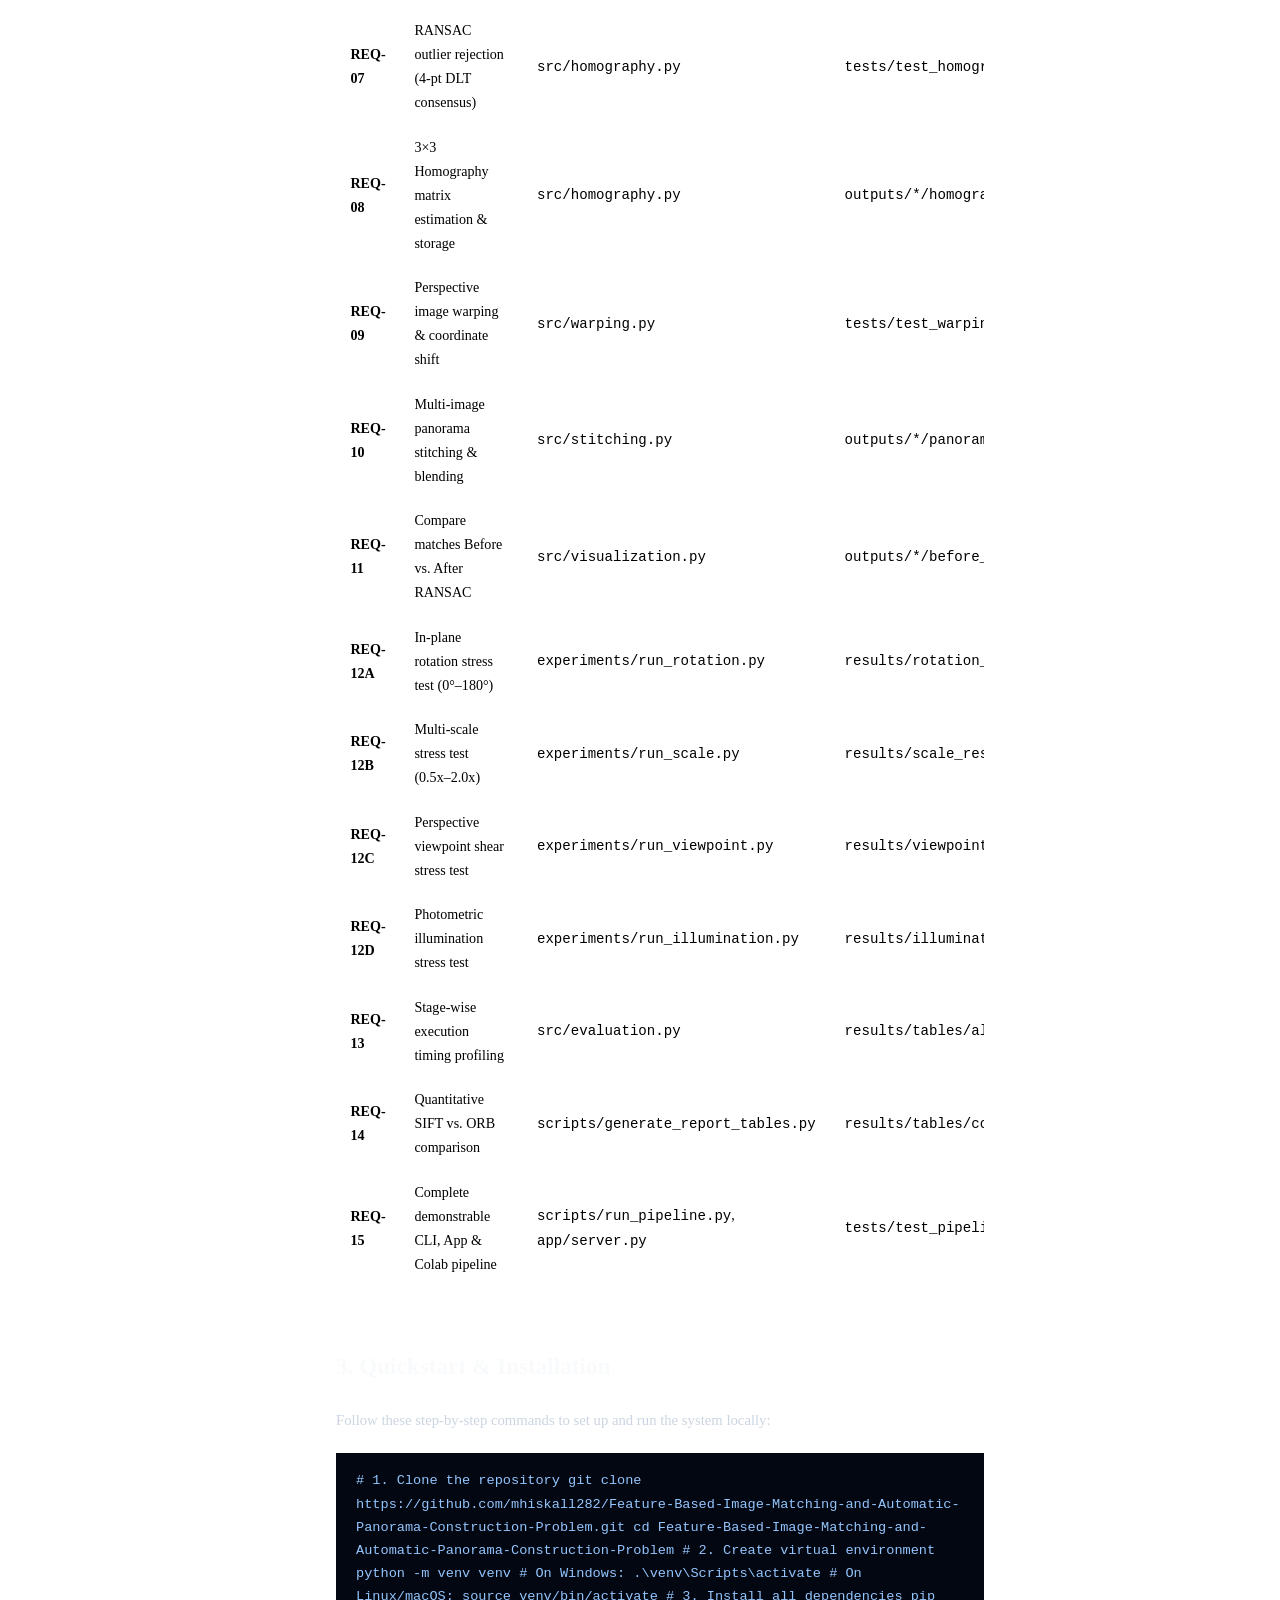
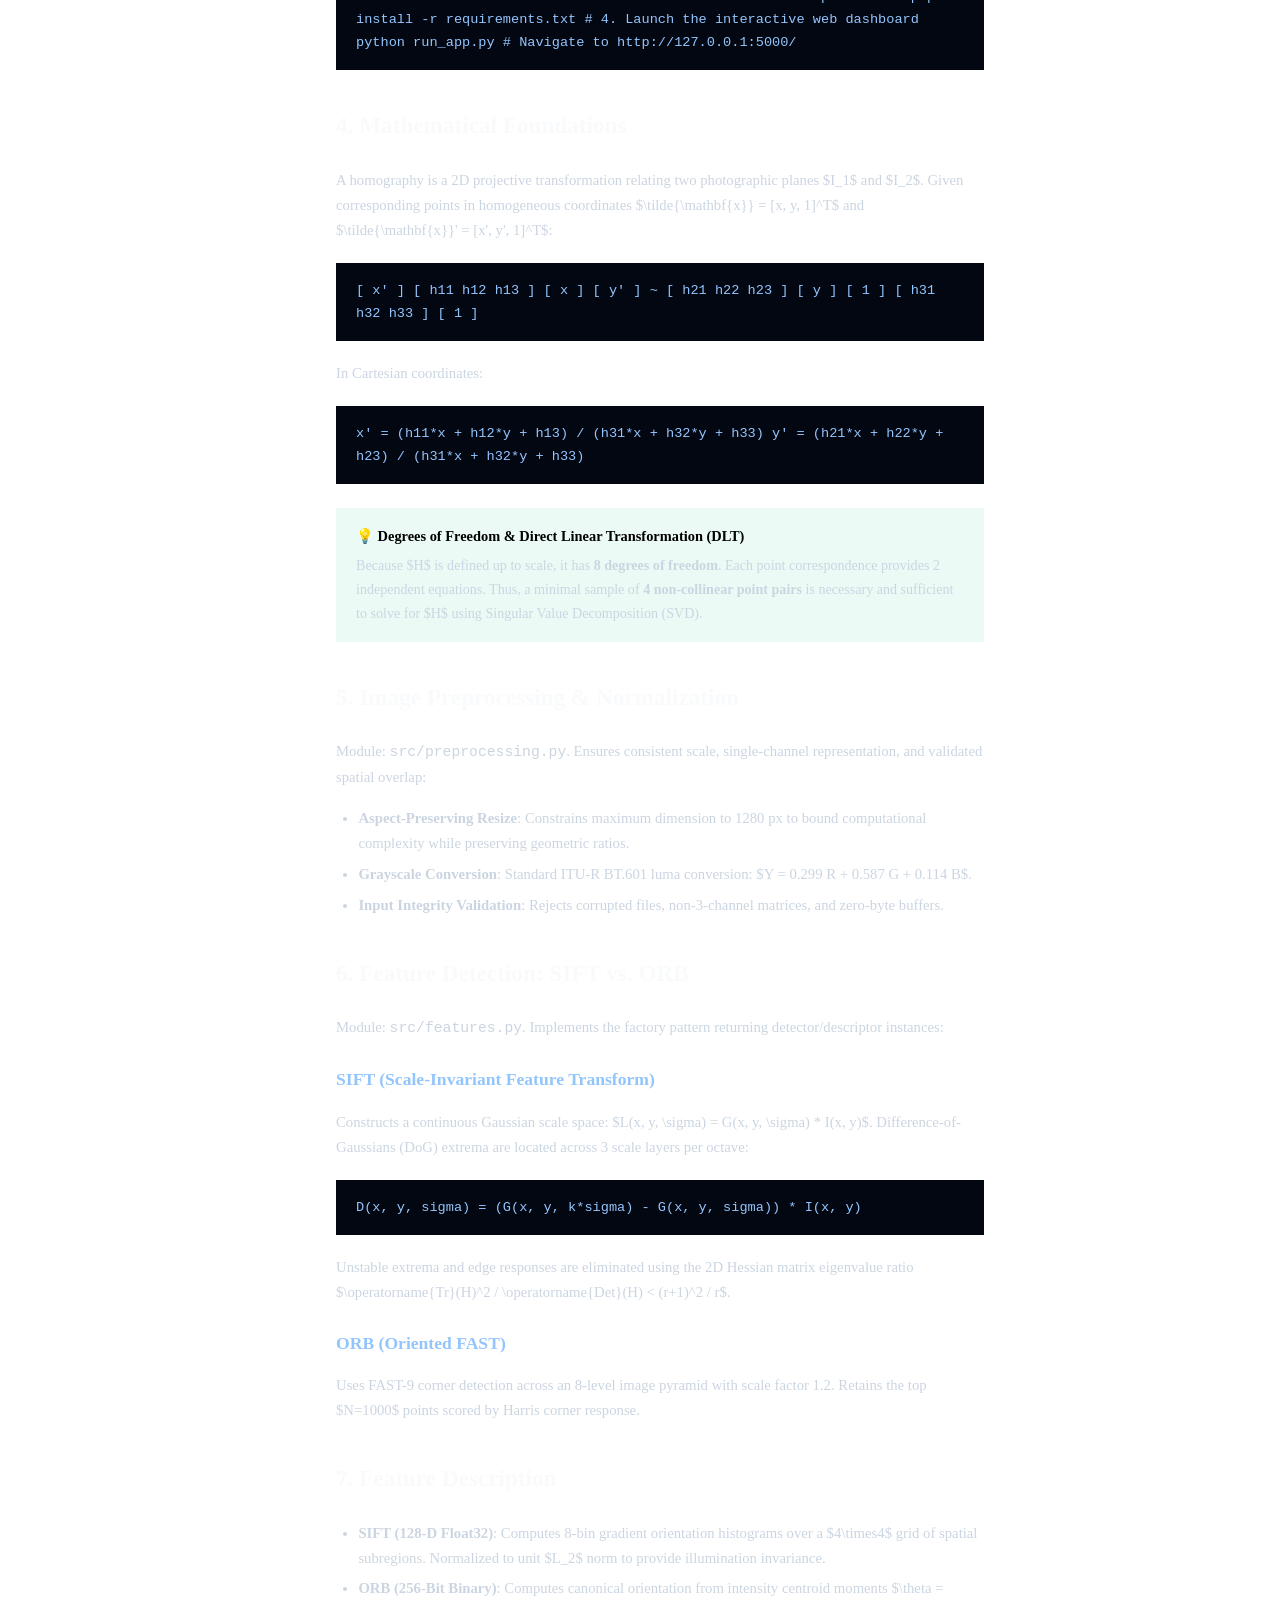
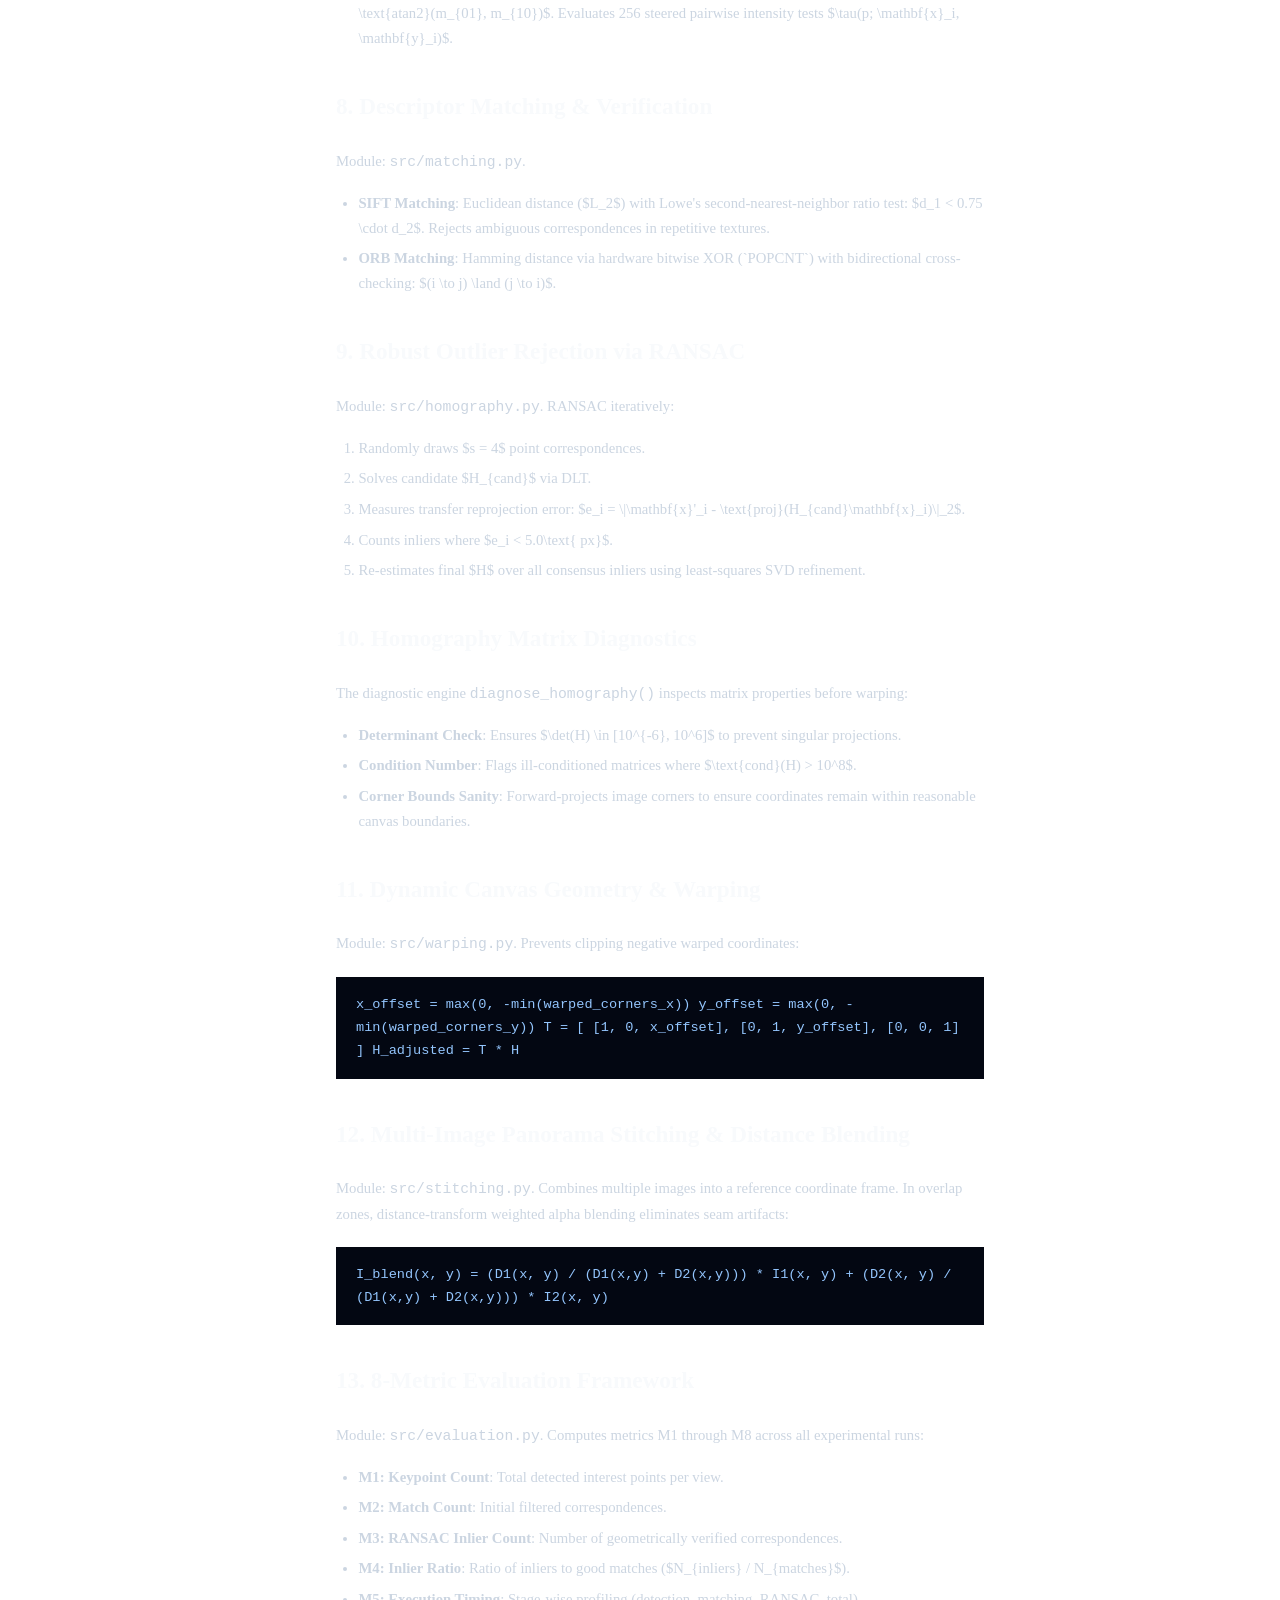
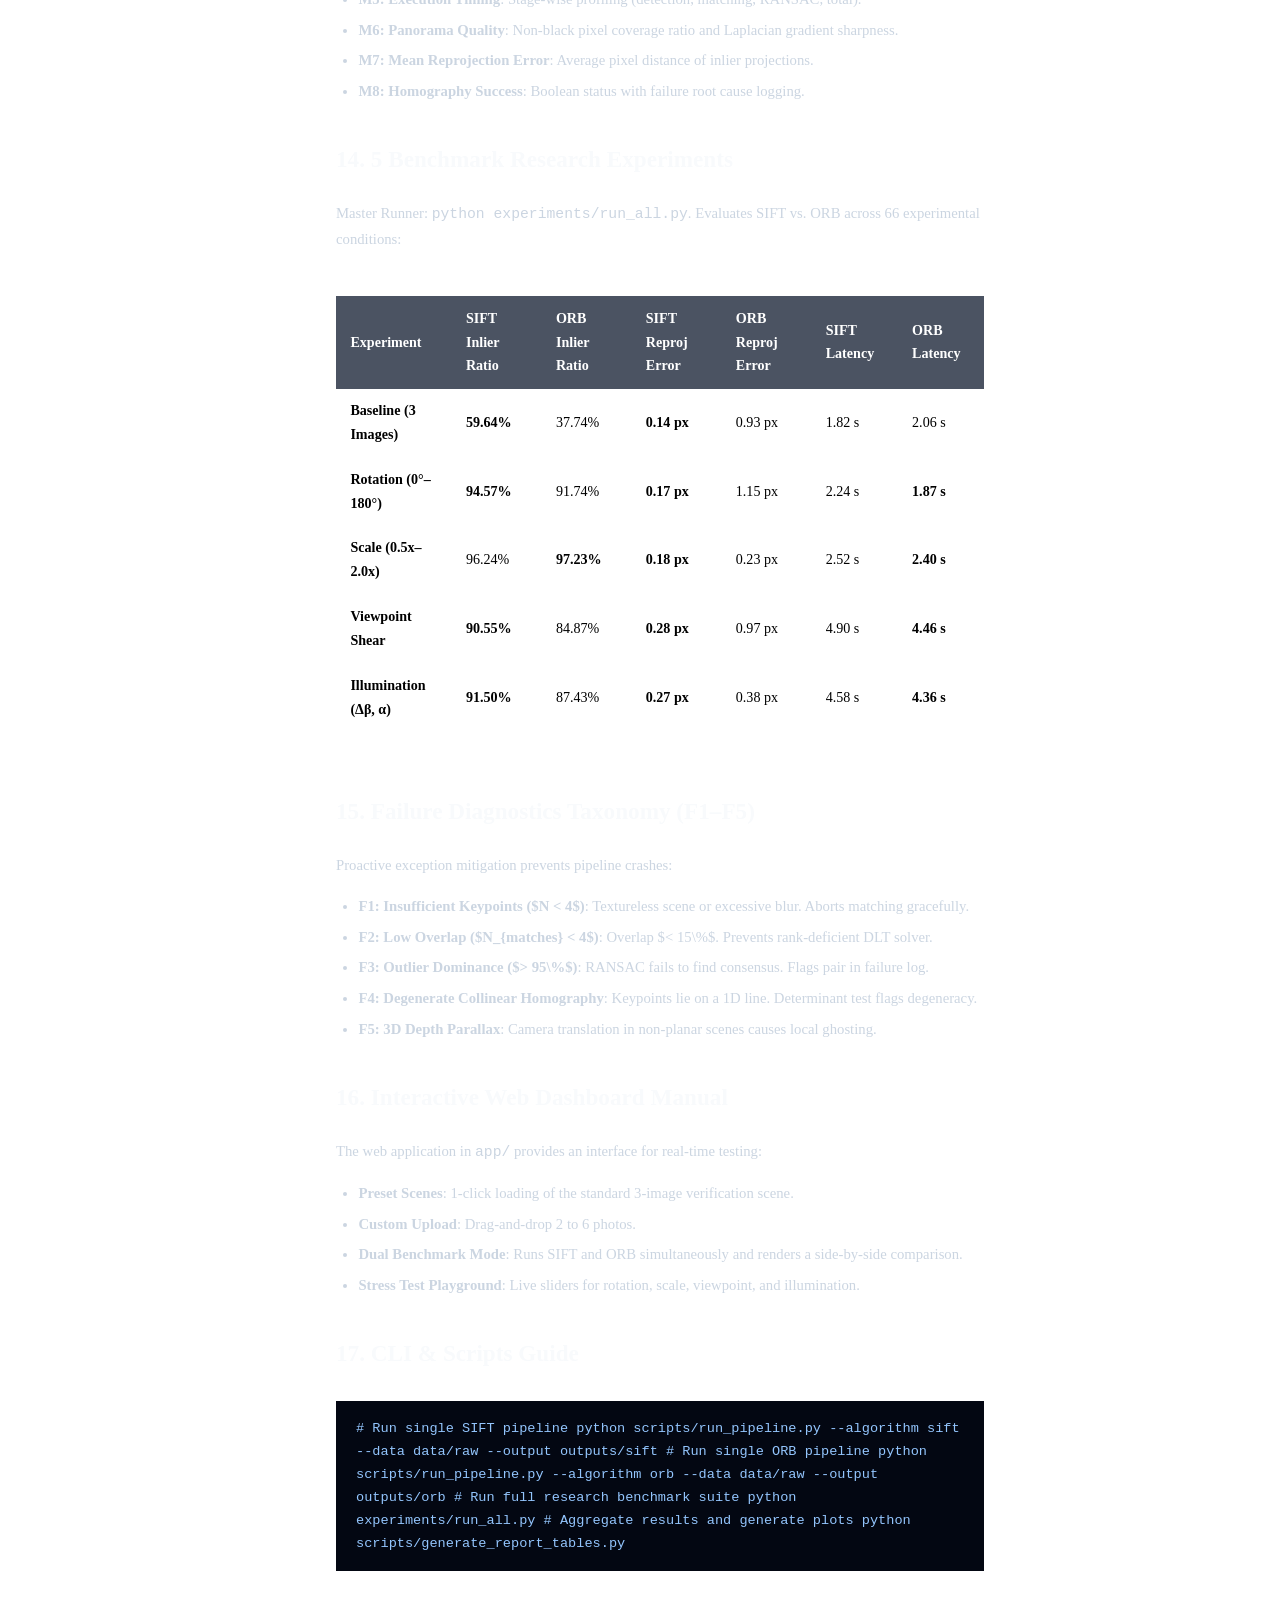
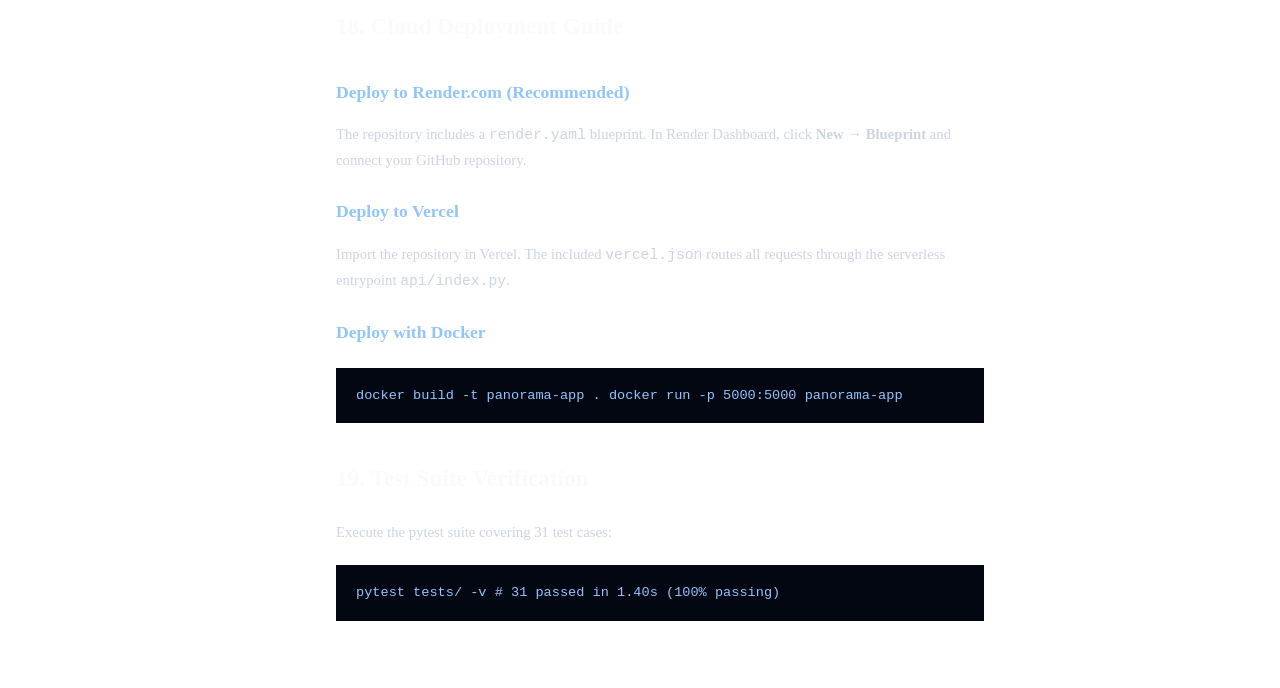
==== commit b3699a3b: "fix(ui): ultra-responsive mobile-first layout redesign with Plus Jakarta Sans, collapsible mobile si" ====
--- a/app/templates/docs.html
+++ b/app/templates/docs.html
@@ -66,19 +66,41 @@
       background: rgba(59, 130, 246, 0.12);
       font-weight: 700;
     }
-
     .docs-content {
-      padding: 2.5rem 3.5rem;
-      max-width: 900px;
+      padding: 2.5rem 3rem;
+      max-width: 950px;
       line-height: 1.7;
-    }
-    .docs-content h1 { font-size: 2.2rem; font-weight: 900; margin-bottom: 0.5rem; color: #fff; letter-spacing: -0.02em; }
-    .docs-content h2 { font-size: 1.5rem; font-weight: 800; margin-top: 2.5rem; margin-bottom: 1rem; color: #f8fafc; border-bottom: 1px solid var(--border-color); padding-bottom: 0.5rem; }
-    .docs-content h3 { font-size: 1.15rem; font-weight: 700; margin-top: 1.75rem; margin-bottom: 0.75rem; color: #93c5fd; }
-    .docs-content p { margin-bottom: 1.1rem; color: #cbd5e1; font-size: 0.95rem; }
-    .docs-content ul, .docs-content ol { margin-bottom: 1.25rem; padding-left: 1.5rem; color: #cbd5e1; font-size: 0.95rem; }
-    .docs-content li { margin-bottom: 0.4rem; }
-
+      min-width: 0;
+    }
+    @media (max-width: 768px) {
+      .docs-content {
+        padding: 1.25rem 1rem;
+      }
+      .docs-content h1 { font-size: 1.65rem !important; }
+      .docs-content h2 { font-size: 1.3rem !important; margin-top: 1.75rem !important; }
+      .docs-content h3 { font-size: 1.05rem !important; }
+    }
+    .docs-content h1 { font-size: 2.1rem; font-weight: 800; margin-bottom: 0.5rem; color: #fff; letter-spacing: -0.02em; }
+    .docs-content h2 { font-size: 1.45rem; font-weight: 800; margin-top: 2.25rem; margin-bottom: 0.85rem; color: #f8fafc; border-bottom: 1px solid var(--border-color); padding-bottom: 0.45rem; }
+    .docs-content h3 { font-size: 1.1rem; font-weight: 700; margin-top: 1.5rem; margin-bottom: 0.65rem; color: #93c5fd; }
+    .docs-content p { margin-bottom: 1rem; color: #cbd5e1; font-size: 0.92rem; }
+    .docs-content ul, .docs-content ol { margin-bottom: 1.15rem; padding-left: 1.4rem; color: #cbd5e1; font-size: 0.92rem; }
+    .docs-content li { margin-bottom: 0.35rem; }
+
+    .docs-table-wrapper {
+      width: 100%;
+      overflow-x: auto;
+      margin: 1.25rem 0;
+      border: 1px solid var(--border-color);
+      border-radius: var(--radius-md);
+      background: var(--bg-card);
+    }
+    .docs-table {
+      width: 100%;
+      border-collapse: collapse;
+      font-size: 0.85rem;
+      min-width: 600px;
+    }
     .docs-callout {
       border-left: 4px solid var(--accent-blue);
       background: rgba(59, 130, 246, 0.08);
@@ -239,6 +261,7 @@
         <h2>2. Examination Requirements Traceability</h2>
         <p>Every single task from the CSCD608 examination specification maps directly to verified Python modules:</p>
 
+        <div class="docs-table-wrapper">
         <table class="docs-table">
           <thead>
             <tr>
@@ -269,6 +292,7 @@
             <tr><td><strong>REQ-15</strong></td><td>Complete demonstrable CLI, App & Colab pipeline</td><td><code>scripts/run_pipeline.py</code>, <code>app/server.py</code></td><td><code>tests/test_pipeline.py</code></td></tr>
           </tbody>
         </table>
+        </div>
       </section>
 
       <!-- 3. Quickstart -->
@@ -448,6 +472,7 @@
           Master Runner: <code>python experiments/run_all.py</code>. Evaluates SIFT vs. ORB across 66 experimental conditions:
         </p>
         
+        <div class="docs-table-wrapper">
         <table class="docs-table">
           <thead>
             <tr>
@@ -468,6 +493,7 @@
             <tr><td><strong>Illumination (Δβ, α)</strong></td><td><strong>91.50%</strong></td><td>87.43%</td><td><strong>0.27 px</strong></td><td>0.38 px</td><td>4.58 s</td><td><strong>4.36 s</strong></td></tr>
           </tbody>
         </table>
+        </div>
       </section>
 
       <!-- 15. Failures -->
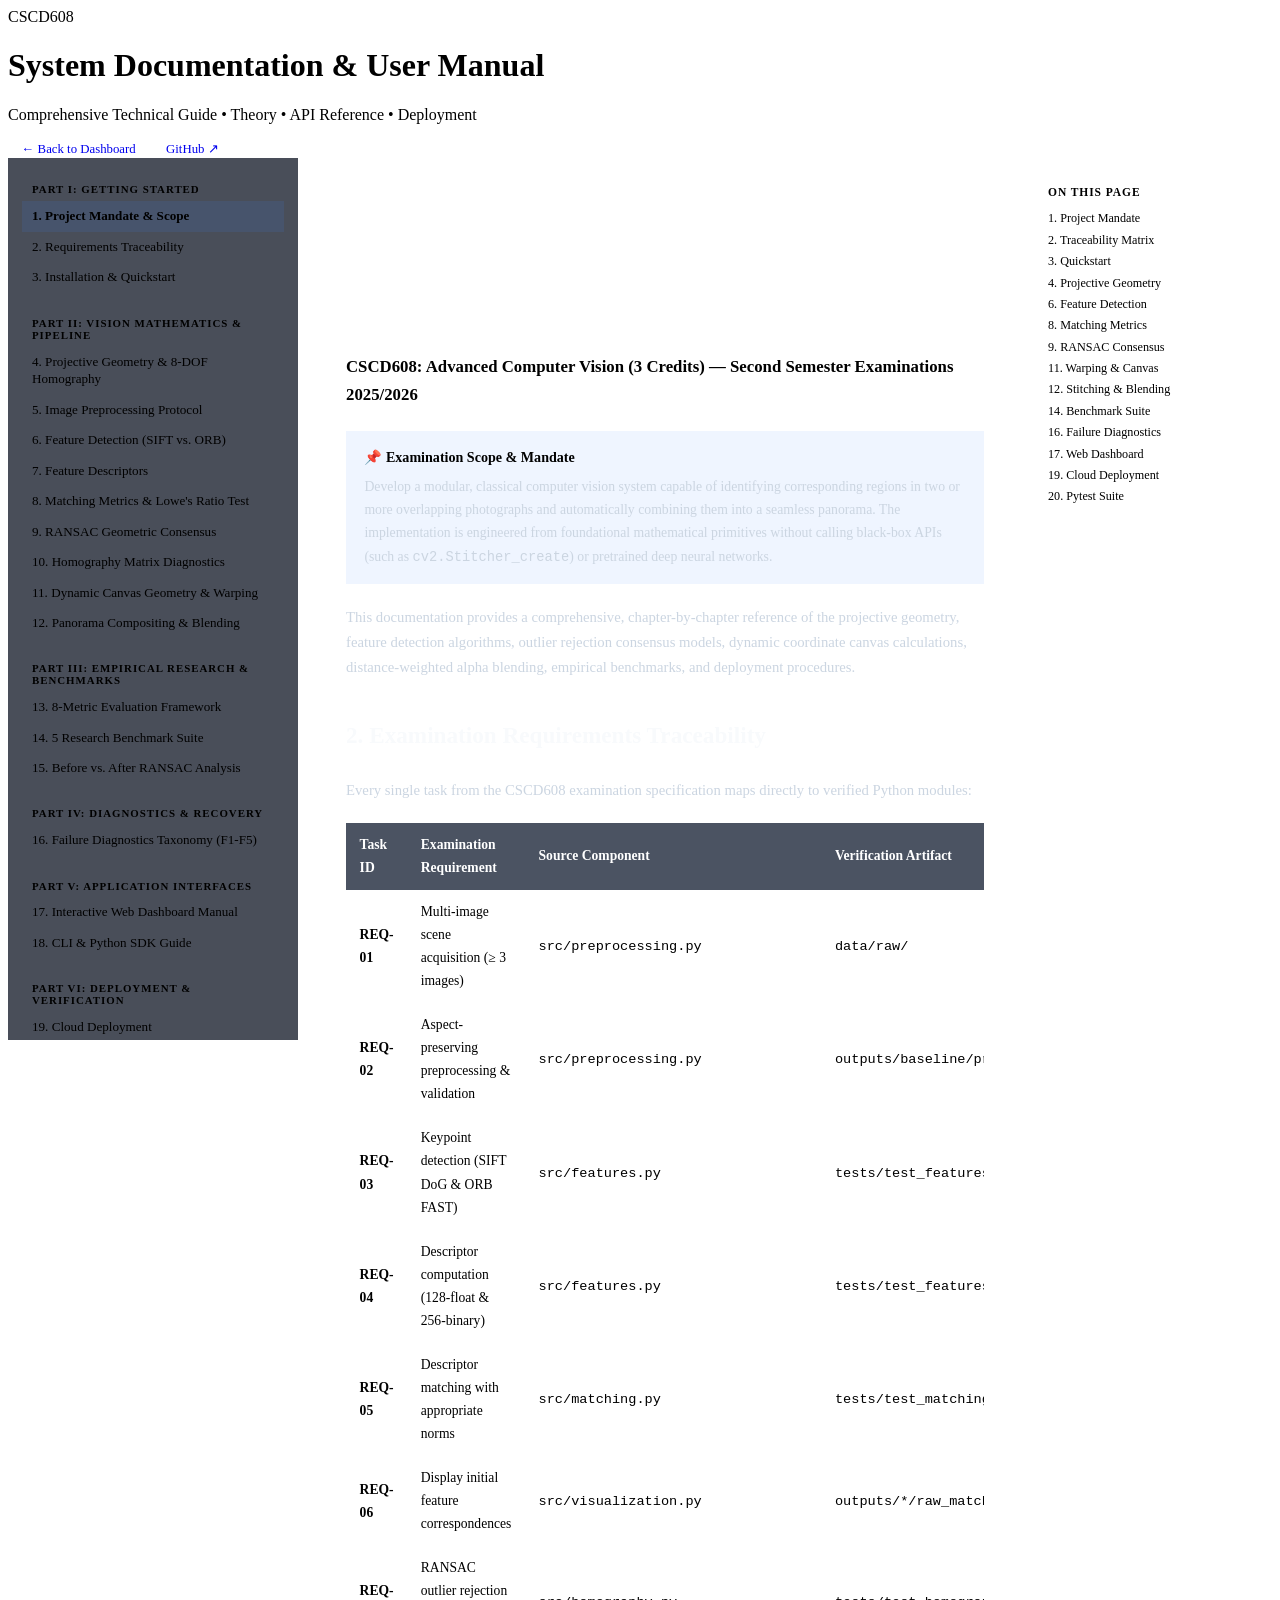
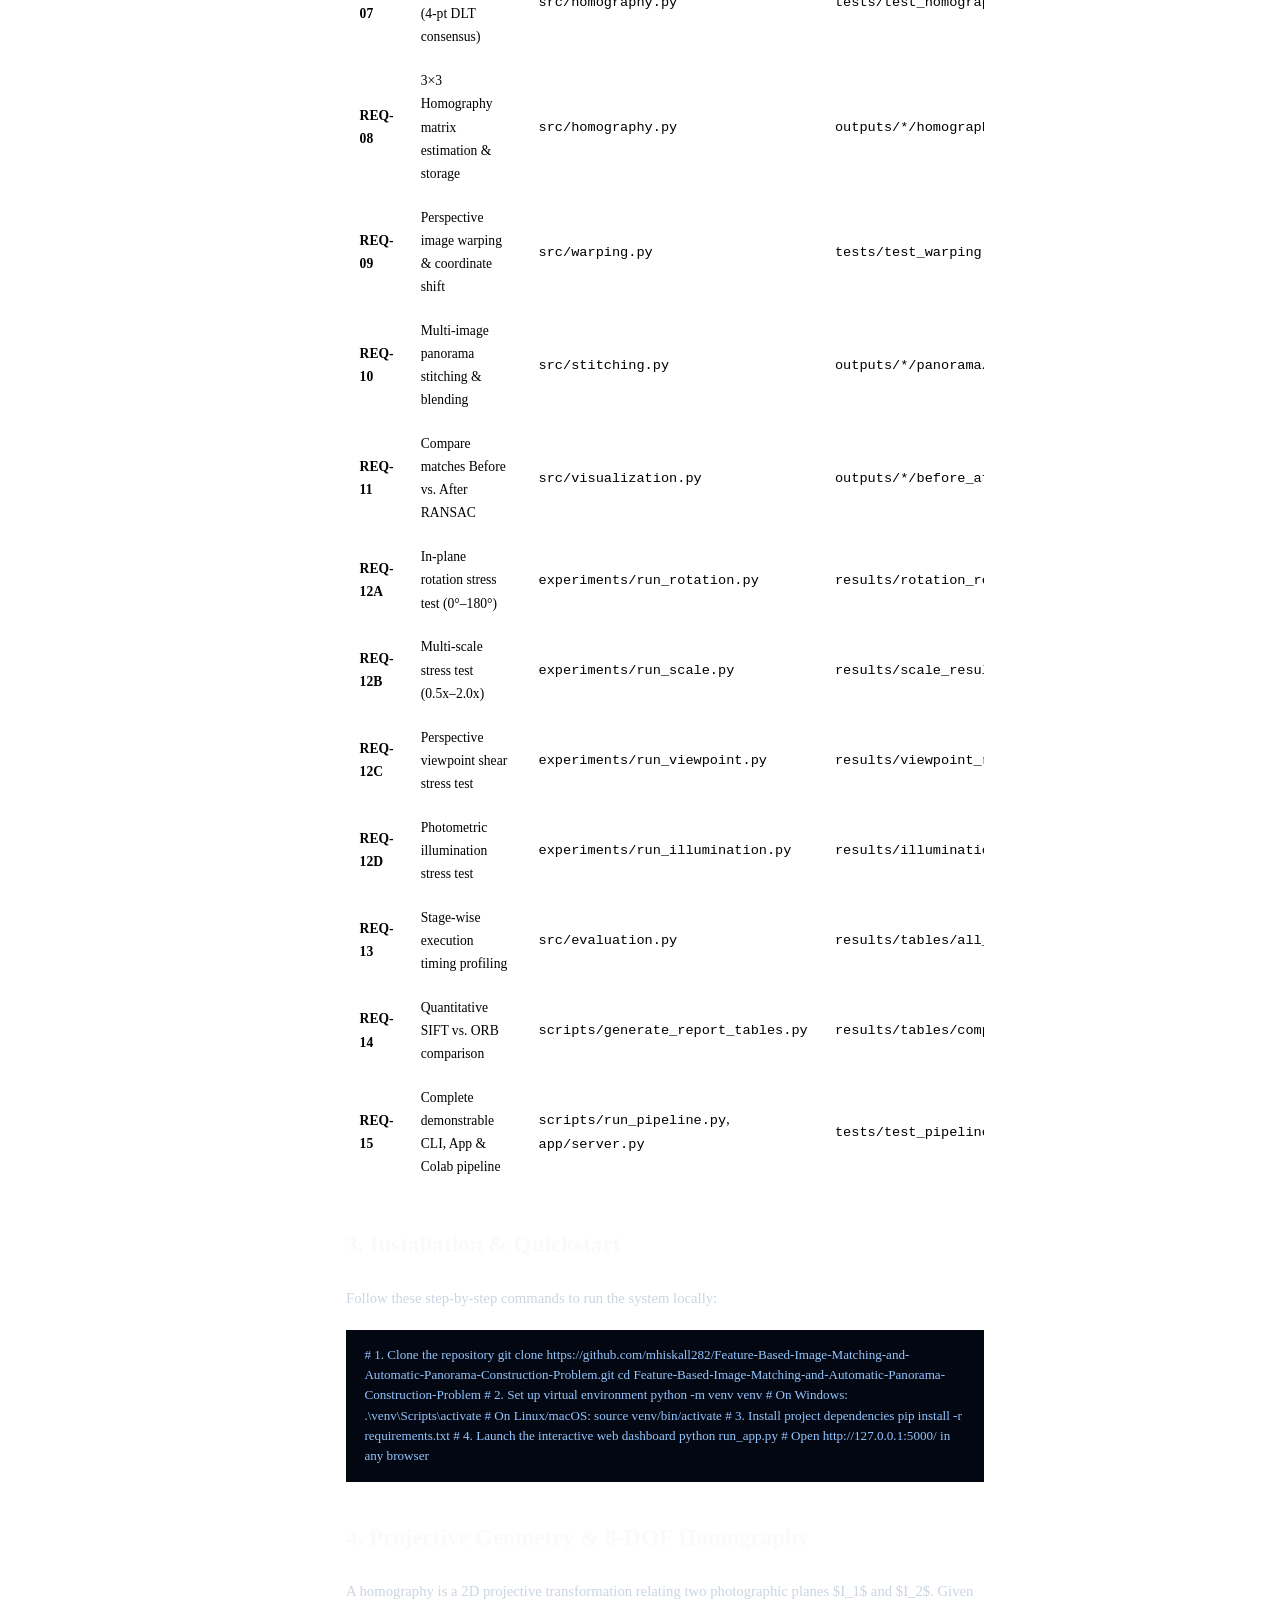
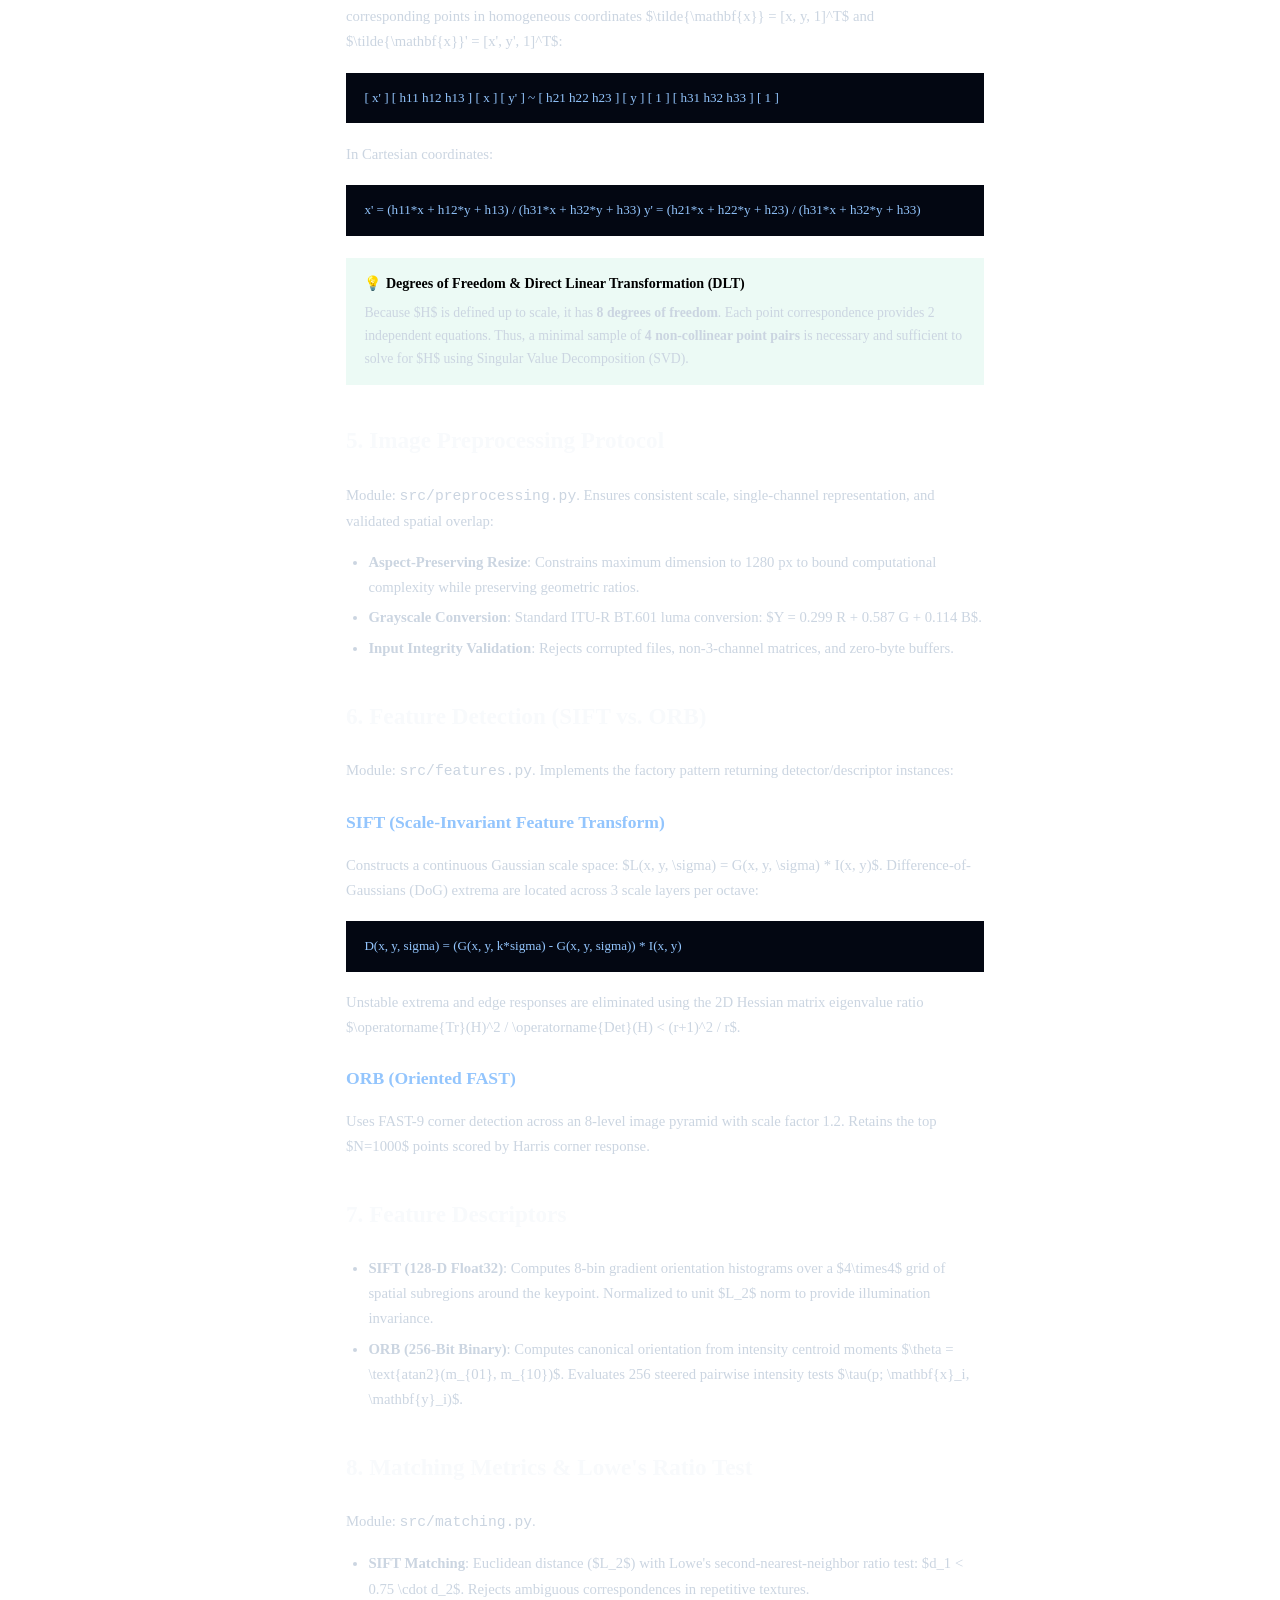
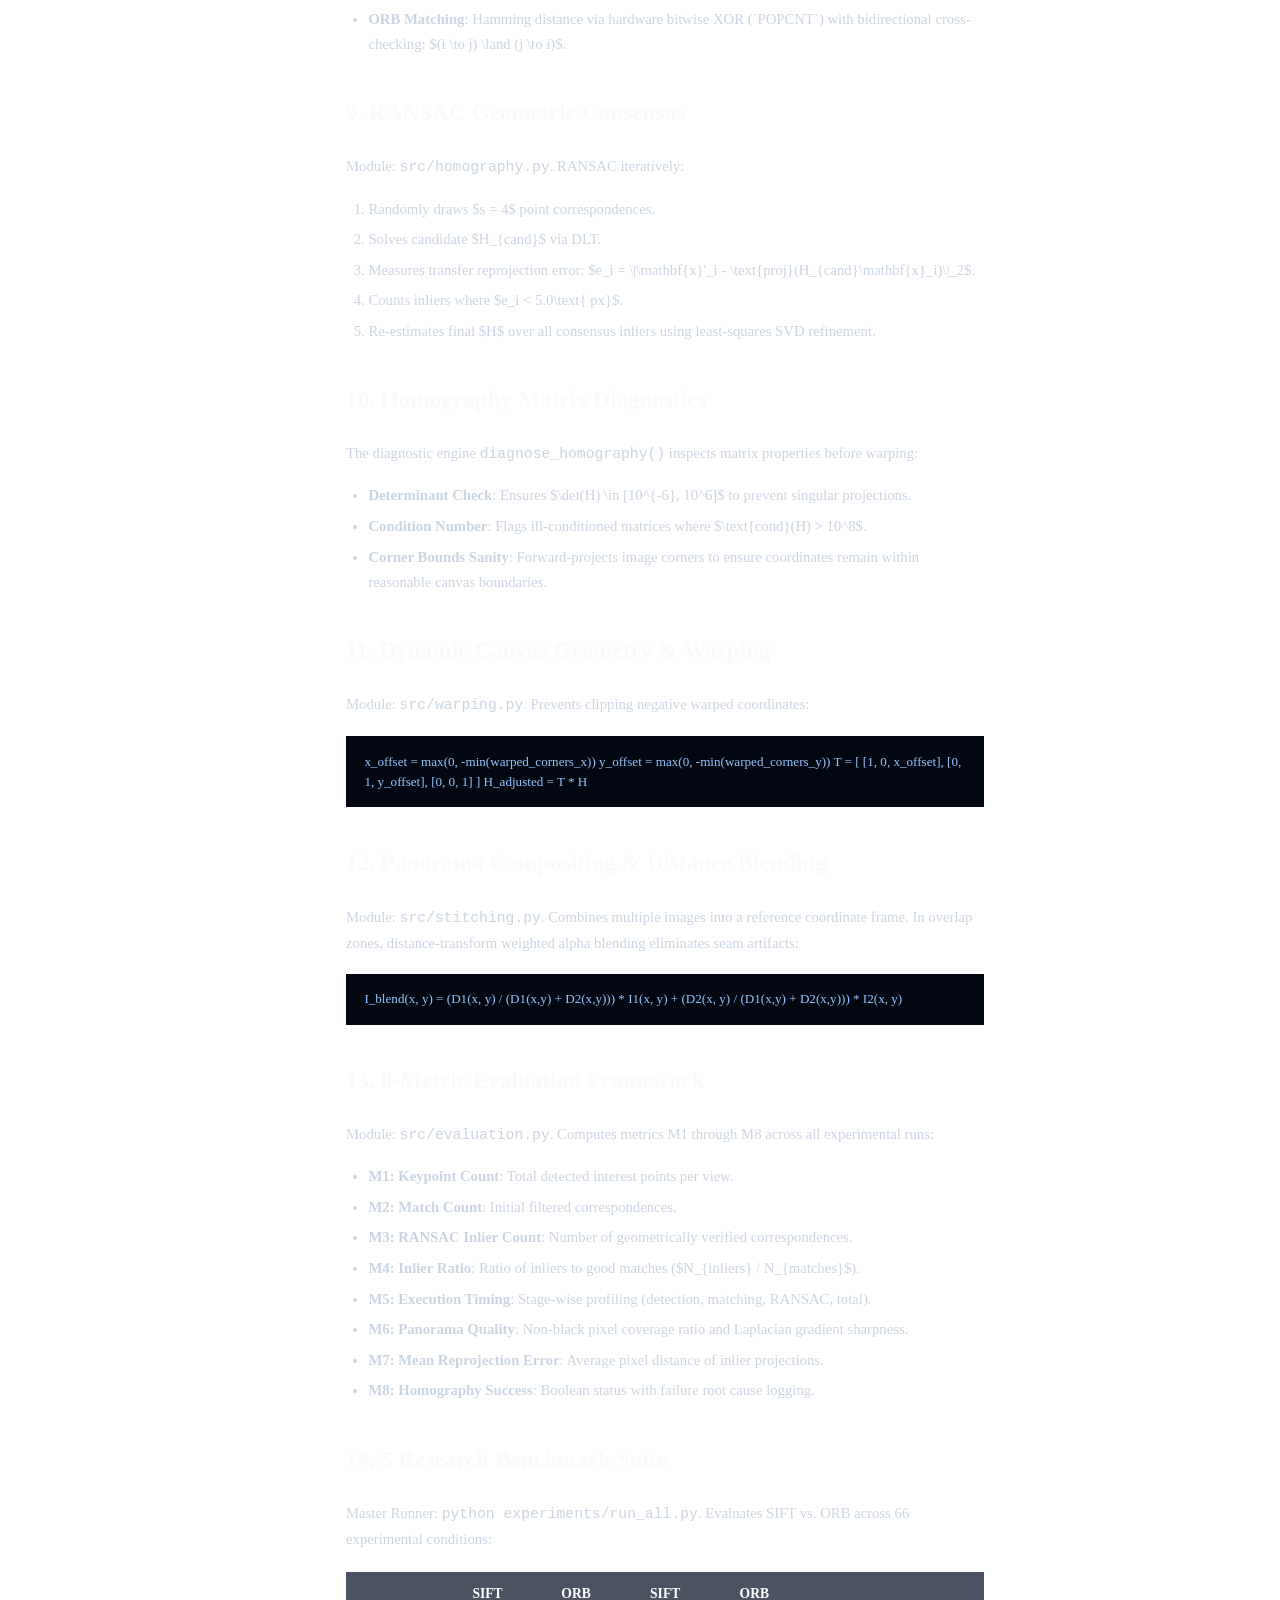
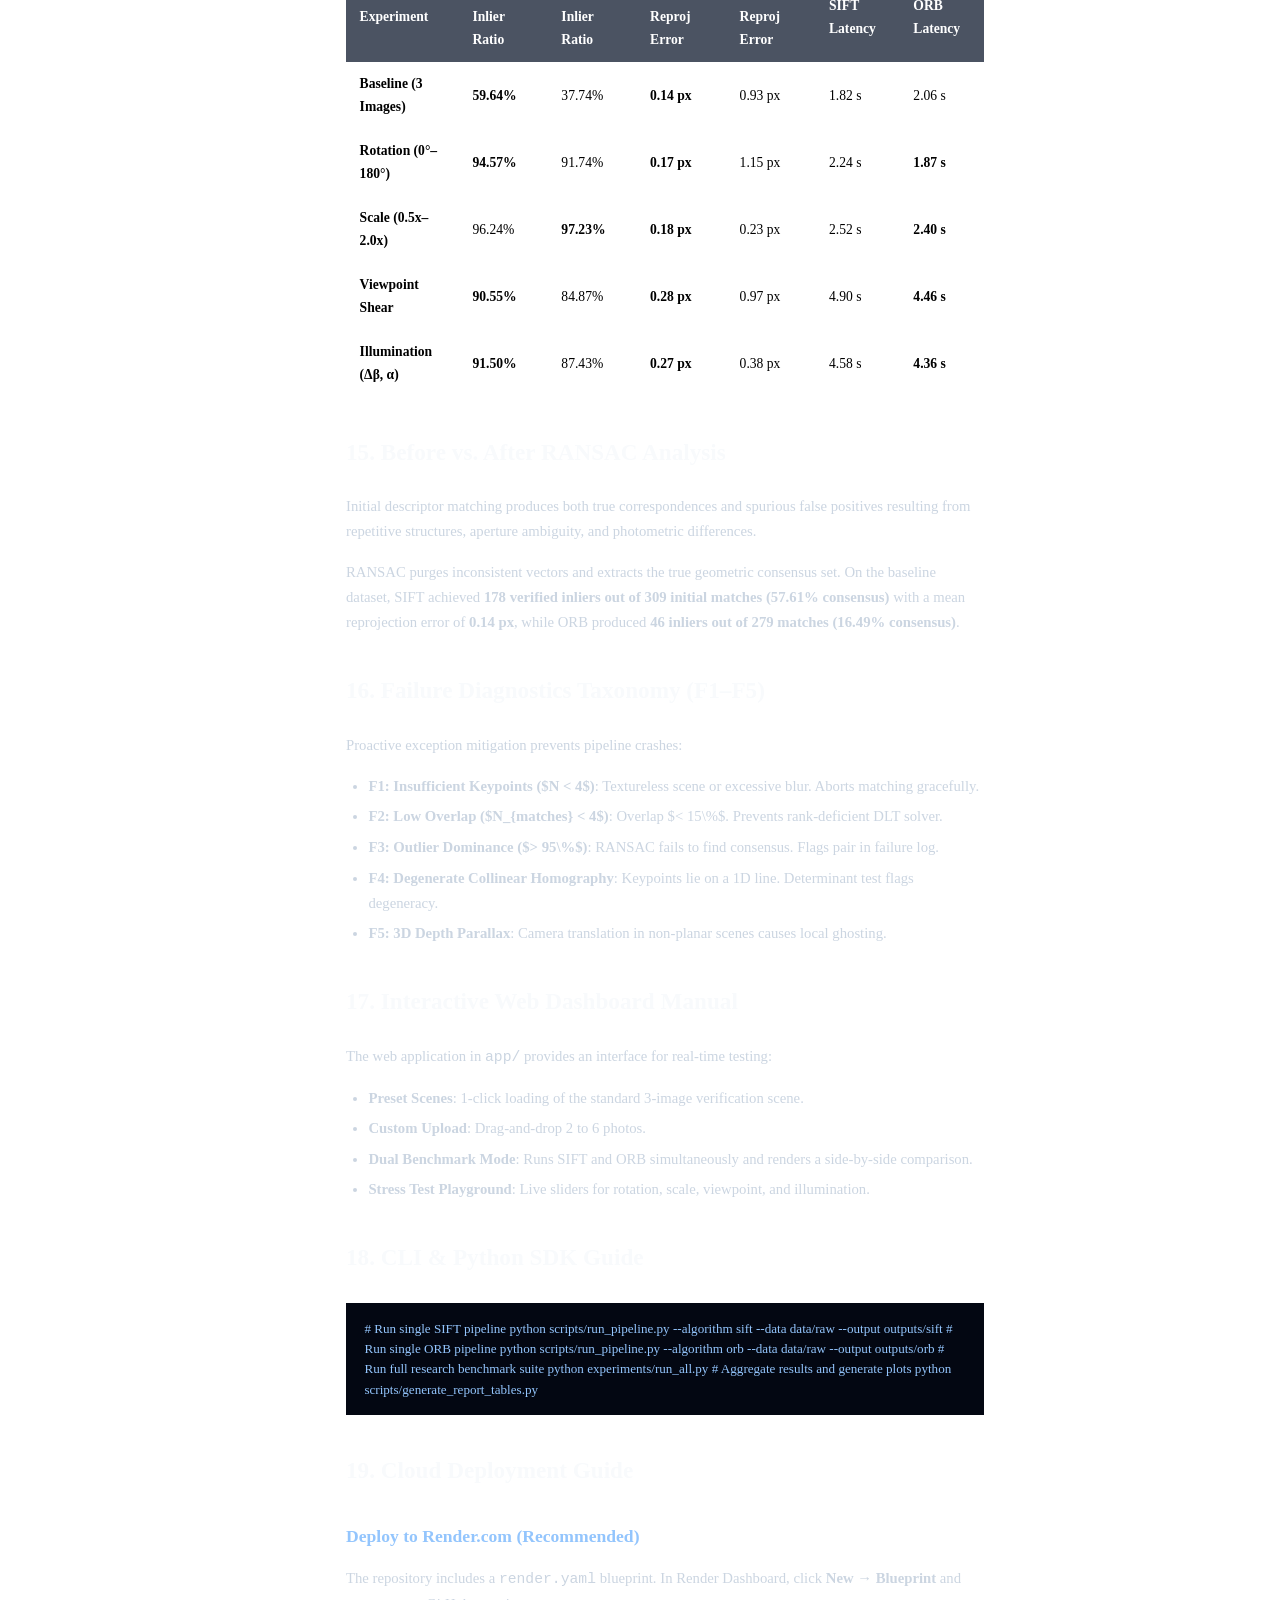
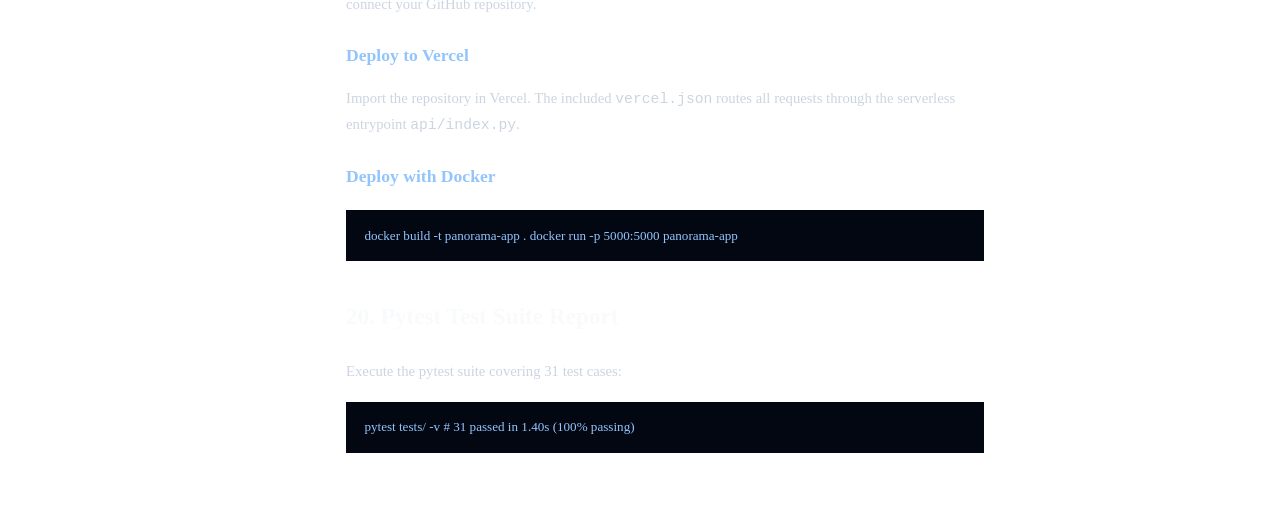
==== commit 47ea1725: "fix(server): serve outputs and results static image routes and re-structure docs into 6 organized pa" ====
--- a/app/templates/docs.html
+++ b/app/templates/docs.html
@@ -7,12 +7,12 @@
   <link rel="stylesheet" href="/static/css/style.css">
   <link rel="icon" href="data:image/svg+xml,<svg xmlns=%22http://www.w3.org/2000/svg%22 viewBox=%220%22%20%22100%22%20%22100%22><text y=%22.9em%22 font-size=%2290%22>📖</text></svg>">
   <style>
-    /* GitBook-style layout enhancements */
+    /* GitBook-style layout */
     .docs-layout {
       display: grid;
-      grid-template-columns: 280px 1fr 240px;
-      min-height: calc(100vh - 72px);
-      max-width: 1600px;
+      grid-template-columns: 290px 1fr 240px;
+      min-height: calc(100vh - 60px);
+      max-width: 1680px;
       margin: 0 auto;
       width: 100%;
     }
@@ -20,42 +20,42 @@
       .docs-layout { grid-template-columns: 260px 1fr; }
       .docs-toc { display: none; }
     }
-    @media (max-width: 850px) {
+    @media (max-width: 900px) {
       .docs-layout { grid-template-columns: 1fr; }
       .docs-sidebar { display: none; }
     }
 
     .docs-sidebar {
-      background: rgba(15, 23, 42, 0.7);
-      backdrop-filter: blur(12px);
+      background: rgba(13, 19, 34, 0.75);
+      backdrop-filter: blur(16px);
       border-right: 1px solid var(--border-color);
-      padding: 1.5rem 1rem;
+      padding: 1.25rem 0.85rem;
       position: sticky;
-      top: 72px;
-      height: calc(100vh - 72px);
+      top: 58px;
+      height: calc(100vh - 58px);
       overflow-y: auto;
     }
     .docs-sidebar-group {
-      margin-bottom: 1.25rem;
+      margin-bottom: 1.15rem;
     }
     .docs-sidebar-title {
-      font-size: 0.72rem;
+      font-size: 0.68rem;
       font-weight: 800;
       text-transform: uppercase;
-      letter-spacing: 0.08em;
+      letter-spacing: 0.09em;
       color: var(--text-muted);
-      padding: 0.4rem 0.75rem;
+      padding: 0.35rem 0.65rem;
     }
     .docs-nav-link {
       display: block;
       color: var(--text-secondary);
-      padding: 0.45rem 0.75rem;
+      padding: 0.4rem 0.65rem;
       border-radius: var(--radius-sm);
       text-decoration: none;
-      font-size: 0.84rem;
+      font-size: 0.82rem;
       font-weight: 500;
       transition: all 0.2s ease;
-      line-height: 1.4;
+      line-height: 1.35;
     }
     .docs-nav-link:hover {
       color: #fff;
@@ -66,9 +66,10 @@
       background: rgba(59, 130, 246, 0.12);
       font-weight: 700;
     }
+
     .docs-content {
-      padding: 2.5rem 3rem;
-      max-width: 950px;
+      padding: 2.25rem 3rem;
+      max-width: 960px;
       line-height: 1.7;
       min-width: 0;
     }
@@ -87,6 +88,32 @@
     .docs-content ul, .docs-content ol { margin-bottom: 1.15rem; padding-left: 1.4rem; color: #cbd5e1; font-size: 0.92rem; }
     .docs-content li { margin-bottom: 0.35rem; }
 
+    .docs-callout {
+      border-left: 4px solid var(--accent-blue);
+      background: rgba(59, 130, 246, 0.08);
+      padding: 0.9rem 1.15rem;
+      border-radius: 0 var(--radius-md) var(--radius-md) 0;
+      margin: 1.35rem 0;
+    }
+    .docs-callout-title { font-weight: 700; font-size: 0.88rem; color: var(--accent-blue); margin-bottom: 0.3rem; display: flex; align-items: center; gap: 0.35rem; }
+    .docs-callout-emerald { border-left-color: var(--accent-emerald); background: rgba(16, 185, 129, 0.08); }
+    .docs-callout-emerald .docs-callout-title { color: var(--accent-emerald); }
+    .docs-callout-amber { border-left-color: var(--accent-amber); background: rgba(245, 158, 11, 0.08); }
+    .docs-callout-amber .docs-callout-title { color: var(--accent-amber); }
+
+    .code-block {
+      background: #030712;
+      border: 1px solid var(--border-color);
+      border-radius: var(--radius-md);
+      padding: 0.95rem 1.15rem;
+      margin: 1.15rem 0;
+      overflow-x: auto;
+      font-family: var(--font-mono);
+      font-size: 0.82rem;
+      color: #93c5fd;
+      line-height: 1.55;
+    }
+
     .docs-table-wrapper {
       width: 100%;
       overflow-x: auto;
@@ -101,40 +128,9 @@
       font-size: 0.85rem;
       min-width: 600px;
     }
-    .docs-callout {
-      border-left: 4px solid var(--accent-blue);
-      background: rgba(59, 130, 246, 0.08);
-      padding: 1rem 1.25rem;
-      border-radius: 0 var(--radius-md) var(--radius-md) 0;
-      margin: 1.5rem 0;
-    }
-    .docs-callout-title { font-weight: 700; font-size: 0.9rem; color: var(--accent-blue); margin-bottom: 0.35rem; display: flex; align-items: center; gap: 0.4rem; }
-    .docs-callout-emerald { border-left-color: var(--accent-emerald); background: rgba(16, 185, 129, 0.08); }
-    .docs-callout-emerald .docs-callout-title { color: var(--accent-emerald); }
-    .docs-callout-amber { border-left-color: var(--accent-amber); background: rgba(245, 158, 11, 0.08); }
-    .docs-callout-amber .docs-callout-title { color: var(--accent-amber); }
-
-    .code-block {
-      background: #030712;
-      border: 1px solid var(--border-color);
-      border-radius: var(--radius-md);
-      padding: 1rem 1.25rem;
-      margin: 1.25rem 0;
-      overflow-x: auto;
-      font-family: ui-monospace, SFMono-Regular, Menlo, Monaco, Consolas, monospace;
-      font-size: 0.85rem;
-      color: #93c5fd;
-    }
-
-    .docs-table {
-      width: 100%;
-      border-collapse: collapse;
-      margin: 1.5rem 0;
-      font-size: 0.88rem;
-    }
     .docs-table th, .docs-table td {
       border: 1px solid var(--border-color);
-      padding: 0.65rem 0.9rem;
+      padding: 0.65rem 0.85rem;
       text-align: left;
     }
     .docs-table th {
@@ -147,25 +143,25 @@
     }
 
     .docs-toc {
-      padding: 2rem 1.25rem;
+      padding: 1.75rem 1rem;
       position: sticky;
-      top: 72px;
-      height: calc(100vh - 72px);
+      top: 58px;
+      height: calc(100vh - 58px);
       overflow-y: auto;
     }
     .docs-toc-title {
-      font-size: 0.75rem;
+      font-size: 0.72rem;
       font-weight: 800;
       text-transform: uppercase;
       letter-spacing: 0.08em;
       color: var(--text-muted);
-      margin-bottom: 0.75rem;
+      margin-bottom: 0.65rem;
     }
     .docs-toc-link {
       display: block;
       color: var(--text-muted);
-      font-size: 0.78rem;
-      padding: 0.25rem 0;
+      font-size: 0.76rem;
+      padding: 0.2rem 0;
       text-decoration: none;
       transition: color 0.2s;
     }
@@ -178,17 +174,17 @@
   <header class="navbar">
     <div class="nav-brand">
       <span class="nav-logo-badge">CSCD608</span>
-      <div>
+      <div class="nav-title-group">
         <h1 class="nav-title">System Documentation & User Manual</h1>
         <p class="nav-subtitle">Comprehensive Technical Guide • Theory • API Reference • Deployment</p>
       </div>
     </div>
     <div class="nav-links">
-      <a href="/" class="btn-secondary" style="padding: 0.4rem 0.9rem; text-decoration: none; font-size: 0.82rem;">
-        ← Back to App Dashboard
+      <a href="/" class="btn-secondary" style="padding: 0.4rem 0.85rem; text-decoration: none; font-size: 0.8rem;">
+        ← Back to Dashboard
       </a>
-      <a href="https://github.com/mhiskall282/Feature-Based-Image-Matching-and-Automatic-Panorama-Construction-Problem" target="_blank" class="btn-primary" style="padding: 0.4rem 0.9rem; text-decoration: none; font-size: 0.82rem;">
-        GitHub Repository ↗
+      <a href="https://github.com/mhiskall282/Feature-Based-Image-Matching-and-Automatic-Panorama-Construction-Problem" target="_blank" class="btn-primary" style="padding: 0.4rem 0.85rem; text-decoration: none; font-size: 0.8rem;">
+        GitHub ↗
       </a>
     </div>
   </header>
@@ -199,38 +195,47 @@
     <!-- Left Navigation Sidebar -->
     <aside class="docs-sidebar">
       <div class="docs-sidebar-group">
-        <div class="docs-sidebar-title">Getting Started</div>
-        <a href="#section-overview" class="docs-nav-link active">1. Overview & Mandate</a>
-        <a href="#section-traceability" class="docs-nav-link">2. Traceability Matrix</a>
-        <a href="#section-quickstart" class="docs-nav-link">3. Quickstart & Installation</a>
+        <div class="docs-sidebar-title">Part I: Getting Started</div>
+        <a href="#section-overview" class="docs-nav-link active">1. Project Mandate & Scope</a>
+        <a href="#section-traceability" class="docs-nav-link">2. Requirements Traceability</a>
+        <a href="#section-quickstart" class="docs-nav-link">3. Installation & Quickstart</a>
       </div>
 
       <div class="docs-sidebar-group">
-        <div class="docs-sidebar-title">Core Vision Theory</div>
-        <a href="#section-math" class="docs-nav-link">4. Mathematical Foundations</a>
-        <a href="#section-preprocessing" class="docs-nav-link">5. Image Preprocessing</a>
-        <a href="#section-detection" class="docs-nav-link">6. Feature Detection (SIFT/ORB)</a>
-        <a href="#section-description" class="docs-nav-link">7. Feature Description</a>
-        <a href="#section-matching" class="docs-nav-link">8. Descriptor Matching</a>
-        <a href="#section-ransac" class="docs-nav-link">9. RANSAC Outlier Rejection</a>
-        <a href="#section-homography" class="docs-nav-link">10. Homography Diagnostics</a>
-        <a href="#section-warping" class="docs-nav-link">11. Warping & Canvas Geometry</a>
-        <a href="#section-stitching" class="docs-nav-link">12. Panorama Stitching & Blending</a>
+        <div class="docs-sidebar-title">Part II: Vision Mathematics & Pipeline</div>
+        <a href="#section-math" class="docs-nav-link">4. Projective Geometry & 8-DOF Homography</a>
+        <a href="#section-preprocessing" class="docs-nav-link">5. Image Preprocessing Protocol</a>
+        <a href="#section-detection" class="docs-nav-link">6. Feature Detection (SIFT vs. ORB)</a>
+        <a href="#section-description" class="docs-nav-link">7. Feature Descriptors</a>
+        <a href="#section-matching" class="docs-nav-link">8. Matching Metrics & Lowe's Ratio Test</a>
+        <a href="#section-ransac" class="docs-nav-link">9. RANSAC Geometric Consensus</a>
+        <a href="#section-homography" class="docs-nav-link">10. Homography Matrix Diagnostics</a>
+        <a href="#section-warping" class="docs-nav-link">11. Dynamic Canvas Geometry & Warping</a>
+        <a href="#section-stitching" class="docs-nav-link">12. Panorama Compositing & Blending</a>
       </div>
 
       <div class="docs-sidebar-group">
-        <div class="docs-sidebar-title">Experiments & Benchmarks</div>
-        <a href="#section-evaluation" class="docs-nav-link">13. 8-Metric Framework</a>
-        <a href="#section-experiments" class="docs-nav-link">14. 5 Benchmark Experiments</a>
-        <a href="#section-failures" class="docs-nav-link">15. Failure Diagnostics (F1-F5)</a>
+        <div class="docs-sidebar-title">Part III: Empirical Research & Benchmarks</div>
+        <a href="#section-evaluation" class="docs-nav-link">13. 8-Metric Evaluation Framework</a>
+        <a href="#section-experiments" class="docs-nav-link">14. 5 Research Benchmark Suite</a>
+        <a href="#section-ransac-analysis" class="docs-nav-link">15. Before vs. After RANSAC Analysis</a>
       </div>
 
       <div class="docs-sidebar-group">
-        <div class="docs-sidebar-title">Usage & Deployment</div>
-        <a href="#section-webapp" class="docs-nav-link">16. Web Dashboard Manual</a>
-        <a href="#section-cli" class="docs-nav-link">17. CLI & Scripts Guide</a>
-        <a href="#section-deployment" class="docs-nav-link">18. Cloud Deployment (Render/Vercel)</a>
-        <a href="#section-tests" class="docs-nav-link">19. Test Suite Verification</a>
+        <div class="docs-sidebar-title">Part IV: Diagnostics & Recovery</div>
+        <a href="#section-failures" class="docs-nav-link">16. Failure Diagnostics Taxonomy (F1-F5)</a>
+      </div>
+
+      <div class="docs-sidebar-group">
+        <div class="docs-sidebar-title">Part V: Application Interfaces</div>
+        <a href="#section-webapp" class="docs-nav-link">17. Interactive Web Dashboard Manual</a>
+        <a href="#section-cli" class="docs-nav-link">18. CLI & Python SDK Guide</a>
+      </div>
+
+      <div class="docs-sidebar-group">
+        <div class="docs-sidebar-title">Part VI: Deployment & Verification</div>
+        <a href="#section-deployment" class="docs-nav-link">19. Cloud Deployment (Render/Vercel/Docker)</a>
+        <a href="#section-tests" class="docs-nav-link">20. Pytest Test Suite Report</a>
       </div>
     </aside>
 
@@ -240,19 +245,19 @@
       <!-- 1. Overview -->
       <section id="section-overview">
         <h1>Feature-Based Image Matching & Automatic Panorama Construction</h1>
-        <p style="font-size: 1.1rem; color: var(--accent-cyan); font-weight: 500;">
-          CSCD608: Advanced Computer Vision (3 Credits) — Postgraduate Examination Reference System
+        <p style="font-size: 1.05rem; color: var(--accent-cyan); font-weight: 600;">
+          CSCD608: Advanced Computer Vision (3 Credits) — Second Semester Examinations 2025/2026
         </p>
 
         <div class="docs-callout">
-          <div class="docs-callout-title">📌 Project Mandate</div>
-          <p style="margin:0; font-size: 0.88rem;">
-            Develop a classical computer vision pipeline capable of detecting corresponding features across overlapping photographic views, estimating the 2D projective homography matrix via RANSAC, and constructing a seamless panoramic composite without relying on black-box APIs (such as <code>cv2.Stitcher_create</code>) or pretrained deep neural networks.
+          <div class="docs-callout-title">📌 Examination Scope & Mandate</div>
+          <p style="margin:0; font-size: 0.86rem;">
+            Develop a modular, classical computer vision system capable of identifying corresponding regions in two or more overlapping photographs and automatically combining them into a seamless panorama. The implementation is engineered from foundational mathematical primitives without calling black-box APIs (such as <code>cv2.Stitcher_create</code>) or pretrained deep neural networks.
           </p>
         </div>
 
         <p>
-          This documentation provides a comprehensive, A-to-Z technical walkthrough of the computer vision mathematics, modular source code architecture, empirical benchmark results, interactive web application, and one-click cloud deployment pipelines.
+          This documentation provides a comprehensive, chapter-by-chapter reference of the projective geometry, feature detection algorithms, outlier rejection consensus models, dynamic coordinate canvas calculations, distance-weighted alpha blending, empirical benchmarks, and deployment procedures.
         </p>
       </section>
 
@@ -297,33 +302,31 @@
 
       <!-- 3. Quickstart -->
       <section id="section-quickstart">
-        <h2>3. Quickstart & Installation</h2>
-        <p>Follow these step-by-step commands to set up and run the system locally:</p>
+        <h2>3. Installation & Quickstart</h2>
+        <p>Follow these step-by-step commands to run the system locally:</p>
 
         <div class="code-block">
 # 1. Clone the repository
 git clone https://github.com/mhiskall282/Feature-Based-Image-Matching-and-Automatic-Panorama-Construction-Problem.git
 cd Feature-Based-Image-Matching-and-Automatic-Panorama-Construction-Problem
 
-# 2. Create virtual environment
+# 2. Set up virtual environment
 python -m venv venv
-# On Windows:
-.\venv\Scripts\activate
-# On Linux/macOS:
-source venv/bin/activate
-
-# 3. Install all dependencies
+# On Windows: .\venv\Scripts\activate
+# On Linux/macOS: source venv/bin/activate
+
+# 3. Install project dependencies
 pip install -r requirements.txt
 
 # 4. Launch the interactive web dashboard
 python run_app.py
-# Navigate to http://127.0.0.1:5000/
+# Open http://127.0.0.1:5000/ in any browser
         </div>
       </section>
 
       <!-- 4. Mathematical Foundations -->
       <section id="section-math">
-        <h2>4. Mathematical Foundations</h2>
+        <h2>4. Projective Geometry & 8-DOF Homography</h2>
         <p>
           A homography is a 2D projective transformation relating two photographic planes $I_1$ and $I_2$. Given corresponding points in homogeneous coordinates $\tilde{\mathbf{x}} = [x, y, 1]^T$ and $\tilde{\mathbf{x}}' = [x', y', 1]^T$:
         </p>
@@ -342,7 +345,7 @@
 
         <div class="docs-callout docs-callout-emerald">
           <div class="docs-callout-title">💡 Degrees of Freedom & Direct Linear Transformation (DLT)</div>
-          <p style="margin:0; font-size: 0.88rem;">
+          <p style="margin:0; font-size: 0.86rem;">
             Because $H$ is defined up to scale, it has <strong>8 degrees of freedom</strong>. Each point correspondence provides 2 independent equations. Thus, a minimal sample of <strong>4 non-collinear point pairs</strong> is necessary and sufficient to solve for $H$ using Singular Value Decomposition (SVD).
           </p>
         </div>
@@ -350,7 +353,7 @@
 
       <!-- 5. Preprocessing -->
       <section id="section-preprocessing">
-        <h2>5. Image Preprocessing & Normalization</h2>
+        <h2>5. Image Preprocessing Protocol</h2>
         <p>
           Module: <code>src/preprocessing.py</code>. Ensures consistent scale, single-channel representation, and validated spatial overlap:
         </p>
@@ -363,7 +366,7 @@
 
       <!-- 6. Detection -->
       <section id="section-detection">
-        <h2>6. Feature Detection: SIFT vs. ORB</h2>
+        <h2>6. Feature Detection (SIFT vs. ORB)</h2>
         <p>Module: <code>src/features.py</code>. Implements the factory pattern returning detector/descriptor instances:</p>
         
         <h3>SIFT (Scale-Invariant Feature Transform)</h3>
@@ -383,16 +386,16 @@
 
       <!-- 7. Description -->
       <section id="section-description">
-        <h2>7. Feature Description</h2>
+        <h2>7. Feature Descriptors</h2>
         <ul>
-          <li><strong>SIFT (128-D Float32)</strong>: Computes 8-bin gradient orientation histograms over a $4\times4$ grid of spatial subregions. Normalized to unit $L_2$ norm to provide illumination invariance.</li>
+          <li><strong>SIFT (128-D Float32)</strong>: Computes 8-bin gradient orientation histograms over a $4\times4$ grid of spatial subregions around the keypoint. Normalized to unit $L_2$ norm to provide illumination invariance.</li>
           <li><strong>ORB (256-Bit Binary)</strong>: Computes canonical orientation from intensity centroid moments $\theta = \text{atan2}(m_{01}, m_{10})$. Evaluates 256 steered pairwise intensity tests $\tau(p; \mathbf{x}_i, \mathbf{y}_i)$.</li>
         </ul>
       </section>
 
       <!-- 8. Matching -->
       <section id="section-matching">
-        <h2>8. Descriptor Matching & Verification</h2>
+        <h2>8. Matching Metrics & Lowe's Ratio Test</h2>
         <p>Module: <code>src/matching.py</code>.</p>
         <ul>
           <li><strong>SIFT Matching</strong>: Euclidean distance ($L_2$) with Lowe's second-nearest-neighbor ratio test: $d_1 < 0.75 \cdot d_2$. Rejects ambiguous correspondences in repetitive textures.</li>
@@ -402,7 +405,7 @@
 
       <!-- 9. RANSAC -->
       <section id="section-ransac">
-        <h2>9. Robust Outlier Rejection via RANSAC</h2>
+        <h2>9. RANSAC Geometric Consensus</h2>
         <p>Module: <code>src/homography.py</code>. RANSAC iteratively:</p>
         <ol>
           <li>Randomly draws $s = 4$ point correspondences.</li>
@@ -440,7 +443,7 @@
 
       <!-- 12. Stitching & Blending -->
       <section id="section-stitching">
-        <h2>12. Multi-Image Panorama Stitching & Distance Blending</h2>
+        <h2>12. Panorama Compositing & Distance Blending</h2>
         <p>
           Module: <code>src/stitching.py</code>. Combines multiple images into a reference coordinate frame. In overlap zones, distance-transform weighted alpha blending eliminates seam artifacts:
         </p>
@@ -467,7 +470,7 @@
 
       <!-- 14. Experiments -->
       <section id="section-experiments">
-        <h2>14. 5 Benchmark Research Experiments</h2>
+        <h2>14. 5 Research Benchmark Suite</h2>
         <p>
           Master Runner: <code>python experiments/run_all.py</code>. Evaluates SIFT vs. ORB across 66 experimental conditions:
         </p>
@@ -496,9 +499,20 @@
         </div>
       </section>
 
-      <!-- 15. Failures -->
+      <!-- 15. RANSAC Analysis -->
+      <section id="section-ransac-analysis">
+        <h2>15. Before vs. After RANSAC Analysis</h2>
+        <p>
+          Initial descriptor matching produces both true correspondences and spurious false positives resulting from repetitive structures, aperture ambiguity, and photometric differences.
+        </p>
+        <p>
+          RANSAC purges inconsistent vectors and extracts the true geometric consensus set. On the baseline dataset, SIFT achieved <strong>178 verified inliers out of 309 initial matches (57.61% consensus)</strong> with a mean reprojection error of <strong>0.14 px</strong>, while ORB produced <strong>46 inliers out of 279 matches (16.49% consensus)</strong>.
+        </p>
+      </section>
+
+      <!-- 16. Failures -->
       <section id="section-failures">
-        <h2>15. Failure Diagnostics Taxonomy (F1–F5)</h2>
+        <h2>16. Failure Diagnostics Taxonomy (F1–F5)</h2>
         <p>Proactive exception mitigation prevents pipeline crashes:</p>
         <ul>
           <li><strong>F1: Insufficient Keypoints ($N < 4$)</strong>: Textureless scene or excessive blur. Aborts matching gracefully.</li>
@@ -509,9 +523,9 @@
         </ul>
       </section>
 
-      <!-- 16. Web App -->
+      <!-- 17. Web App -->
       <section id="section-webapp">
-        <h2>16. Interactive Web Dashboard Manual</h2>
+        <h2>17. Interactive Web Dashboard Manual</h2>
         <p>
           The web application in <code>app/</code> provides an interface for real-time testing:
         </p>
@@ -523,9 +537,9 @@
         </ul>
       </section>
 
-      <!-- 17. CLI -->
+      <!-- 18. CLI -->
       <section id="section-cli">
-        <h2>17. CLI & Scripts Guide</h2>
+        <h2>18. CLI & Python SDK Guide</h2>
         <div class="code-block">
 # Run single SIFT pipeline
 python scripts/run_pipeline.py --algorithm sift --data data/raw --output outputs/sift
@@ -541,9 +555,9 @@
         </div>
       </section>
 
-      <!-- 18. Cloud Deployment -->
+      <!-- 19. Cloud Deployment -->
       <section id="section-deployment">
-        <h2>18. Cloud Deployment Guide</h2>
+        <h2>19. Cloud Deployment Guide</h2>
         
         <h3>Deploy to Render.com (Recommended)</h3>
         <p>
@@ -562,9 +576,9 @@
         </div>
       </section>
 
-      <!-- 19. Tests -->
+      <!-- 20. Tests -->
       <section id="section-tests">
-        <h2>19. Test Suite Verification</h2>
+        <h2>20. Pytest Test Suite Report</h2>
         <p>Execute the pytest suite covering 31 test cases:</p>
         <div class="code-block">
 pytest tests/ -v
@@ -577,19 +591,20 @@
     <!-- Right Table of Contents -->
     <aside class="docs-toc">
       <div class="docs-toc-title">On This Page</div>
-      <a href="#section-overview" class="docs-toc-link">1. Overview & Mandate</a>
+      <a href="#section-overview" class="docs-toc-link">1. Project Mandate</a>
       <a href="#section-traceability" class="docs-toc-link">2. Traceability Matrix</a>
       <a href="#section-quickstart" class="docs-toc-link">3. Quickstart</a>
-      <a href="#section-math" class="docs-toc-link">4. Mathematical Foundations</a>
+      <a href="#section-math" class="docs-toc-link">4. Projective Geometry</a>
       <a href="#section-detection" class="docs-toc-link">6. Feature Detection</a>
-      <a href="#section-matching" class="docs-toc-link">8. Feature Matching</a>
+      <a href="#section-matching" class="docs-toc-link">8. Matching Metrics</a>
       <a href="#section-ransac" class="docs-toc-link">9. RANSAC Consensus</a>
       <a href="#section-warping" class="docs-toc-link">11. Warping & Canvas</a>
-      <a href="#section-stitching" class="docs-toc-link">12. Panorama Stitching</a>
-      <a href="#section-experiments" class="docs-toc-link">14. Benchmark Results</a>
-      <a href="#section-webapp" class="docs-toc-link">16. Web App Manual</a>
-      <a href="#section-deployment" class="docs-toc-link">18. Cloud Deployment</a>
-      <a href="#section-tests" class="docs-toc-link">19. Test Suite</a>
+      <a href="#section-stitching" class="docs-toc-link">12. Stitching & Blending</a>
+      <a href="#section-experiments" class="docs-toc-link">14. Benchmark Suite</a>
+      <a href="#section-failures" class="docs-toc-link">16. Failure Diagnostics</a>
+      <a href="#section-webapp" class="docs-toc-link">17. Web Dashboard</a>
+      <a href="#section-deployment" class="docs-toc-link">19. Cloud Deployment</a>
+      <a href="#section-tests" class="docs-toc-link">20. Pytest Suite</a>
     </aside>
 
   </div>
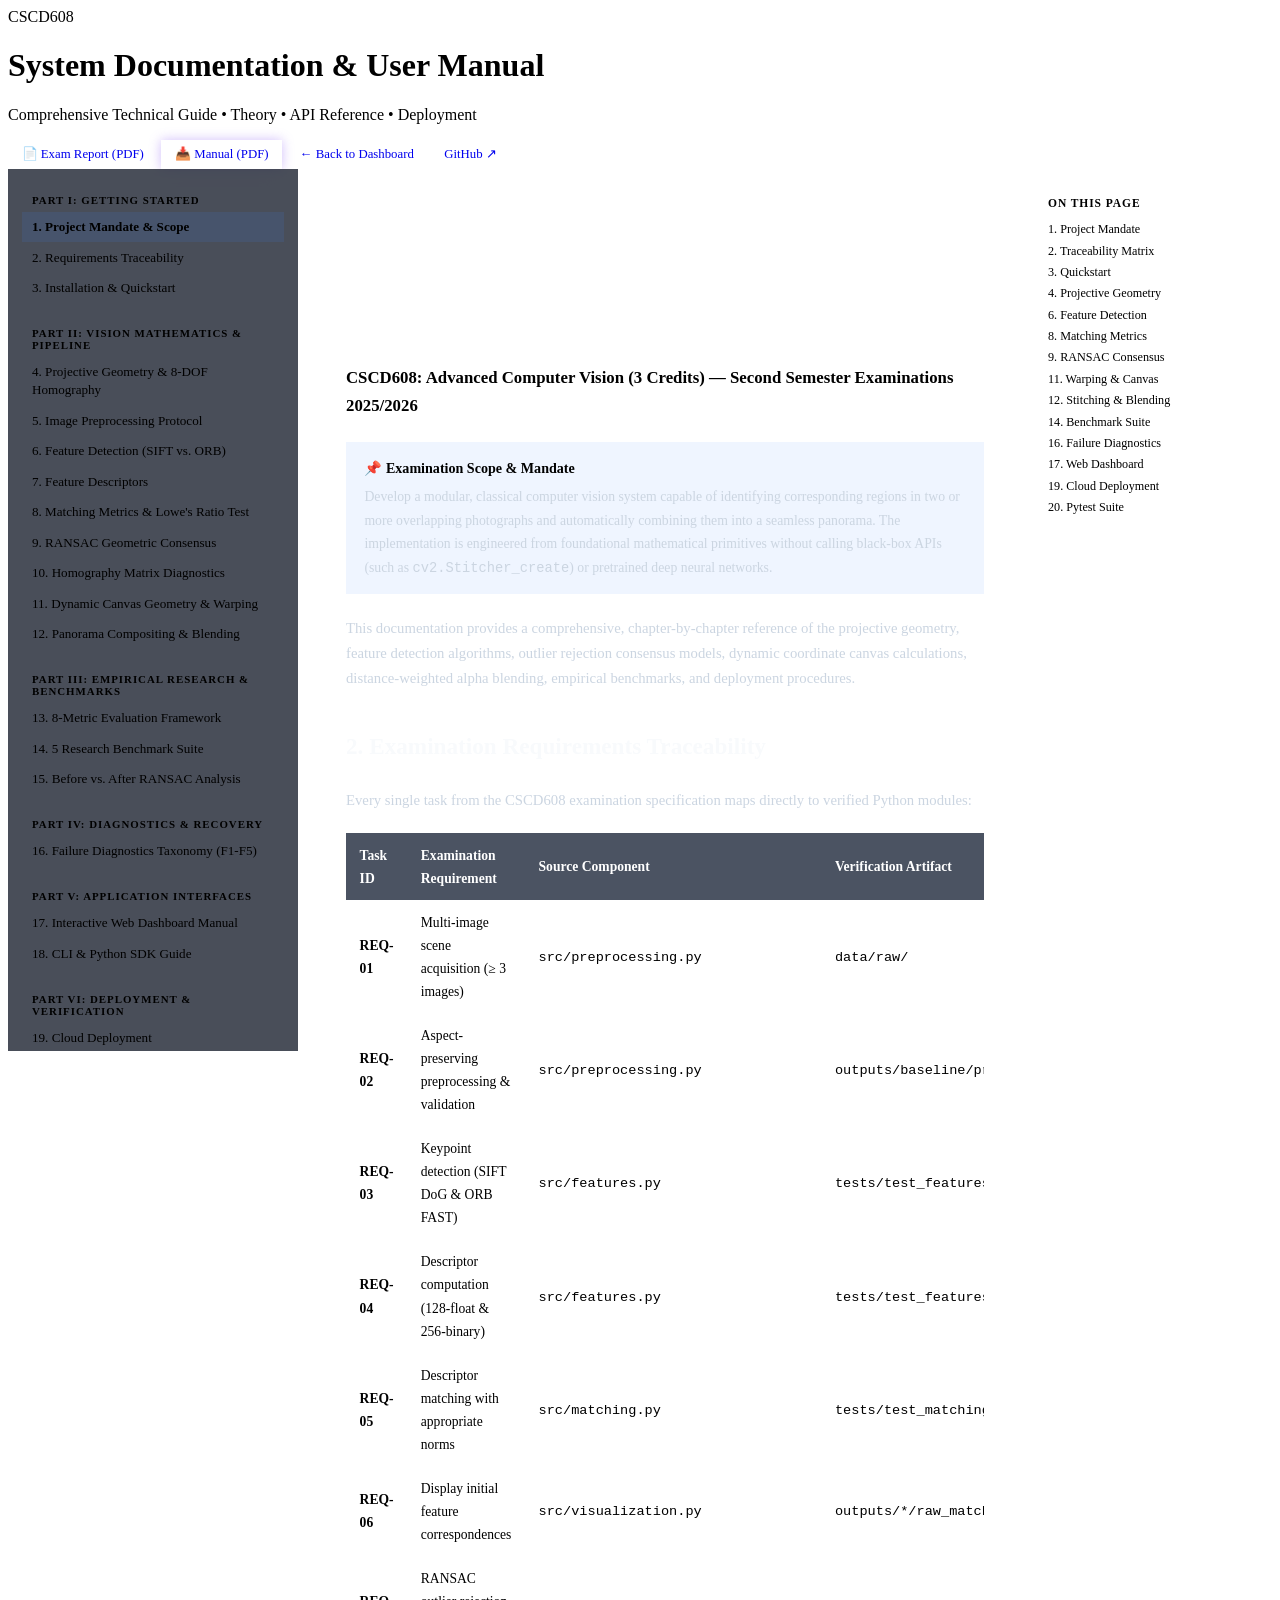
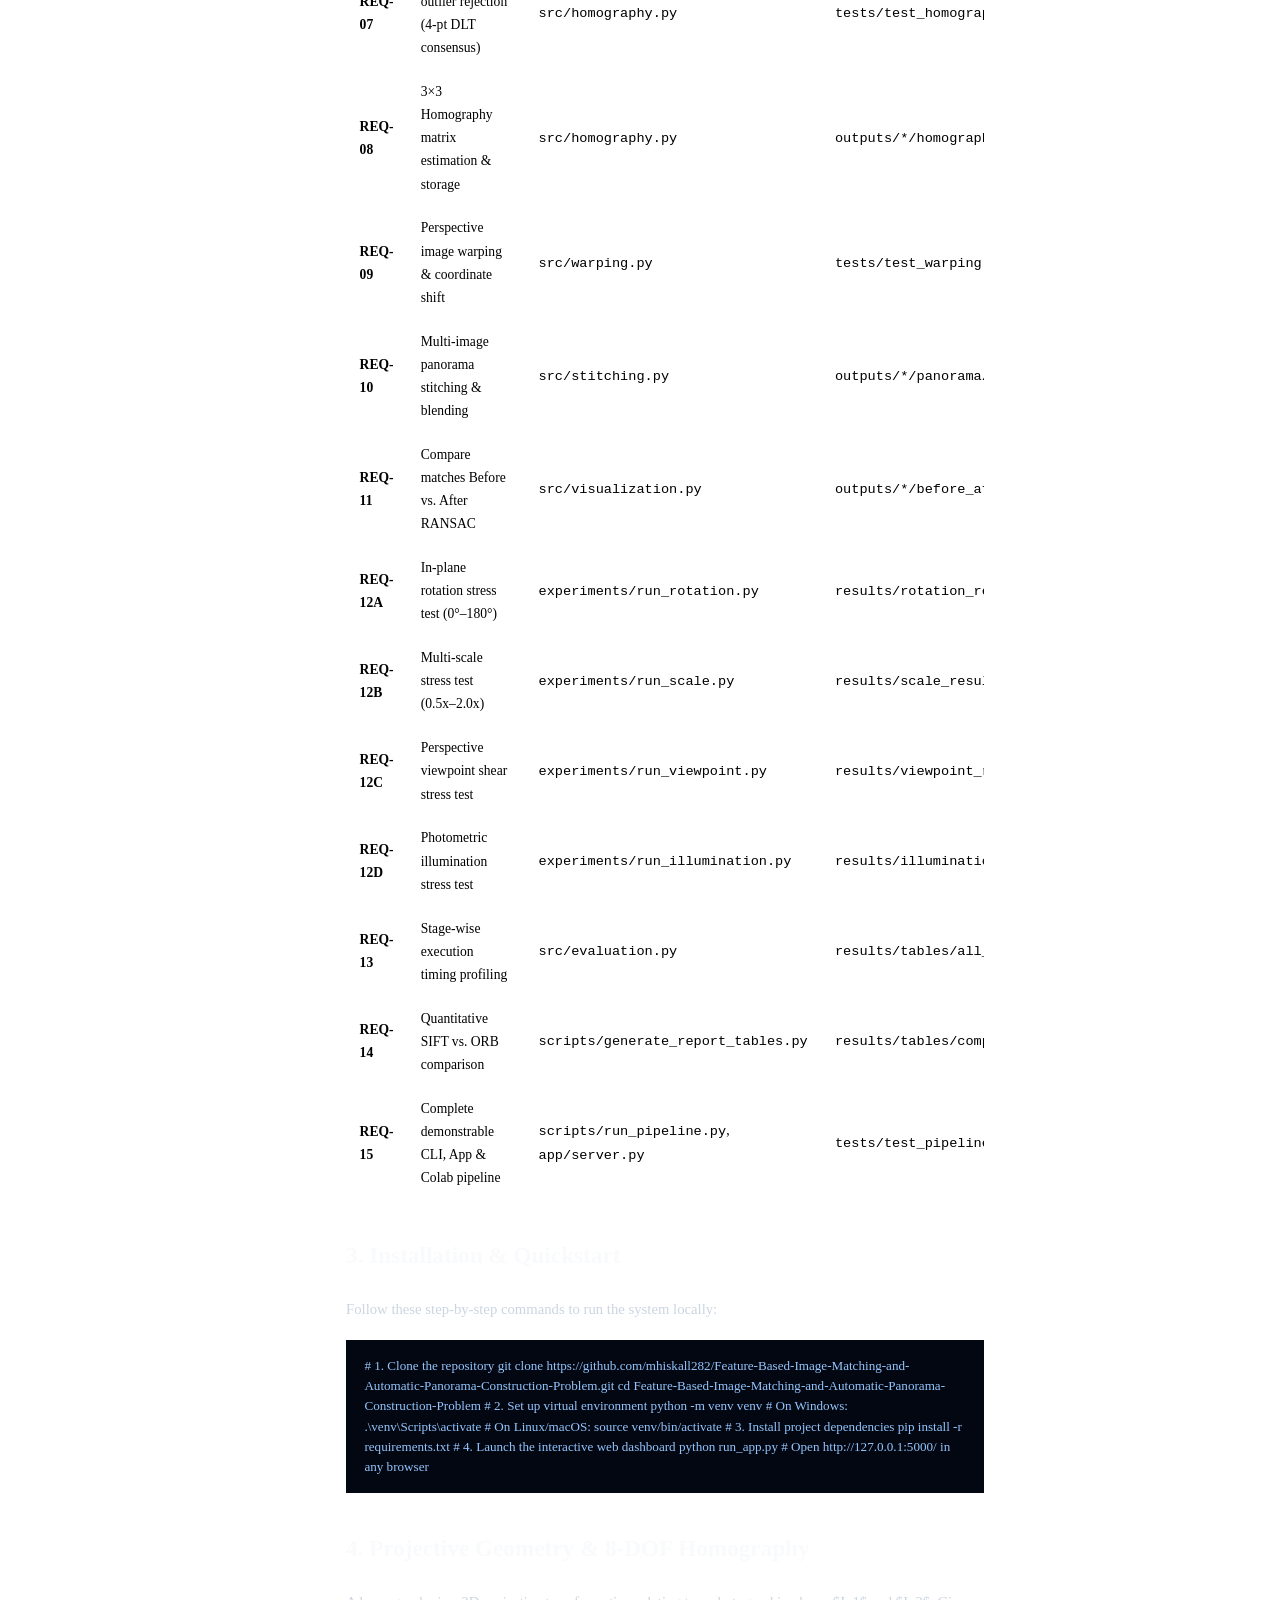
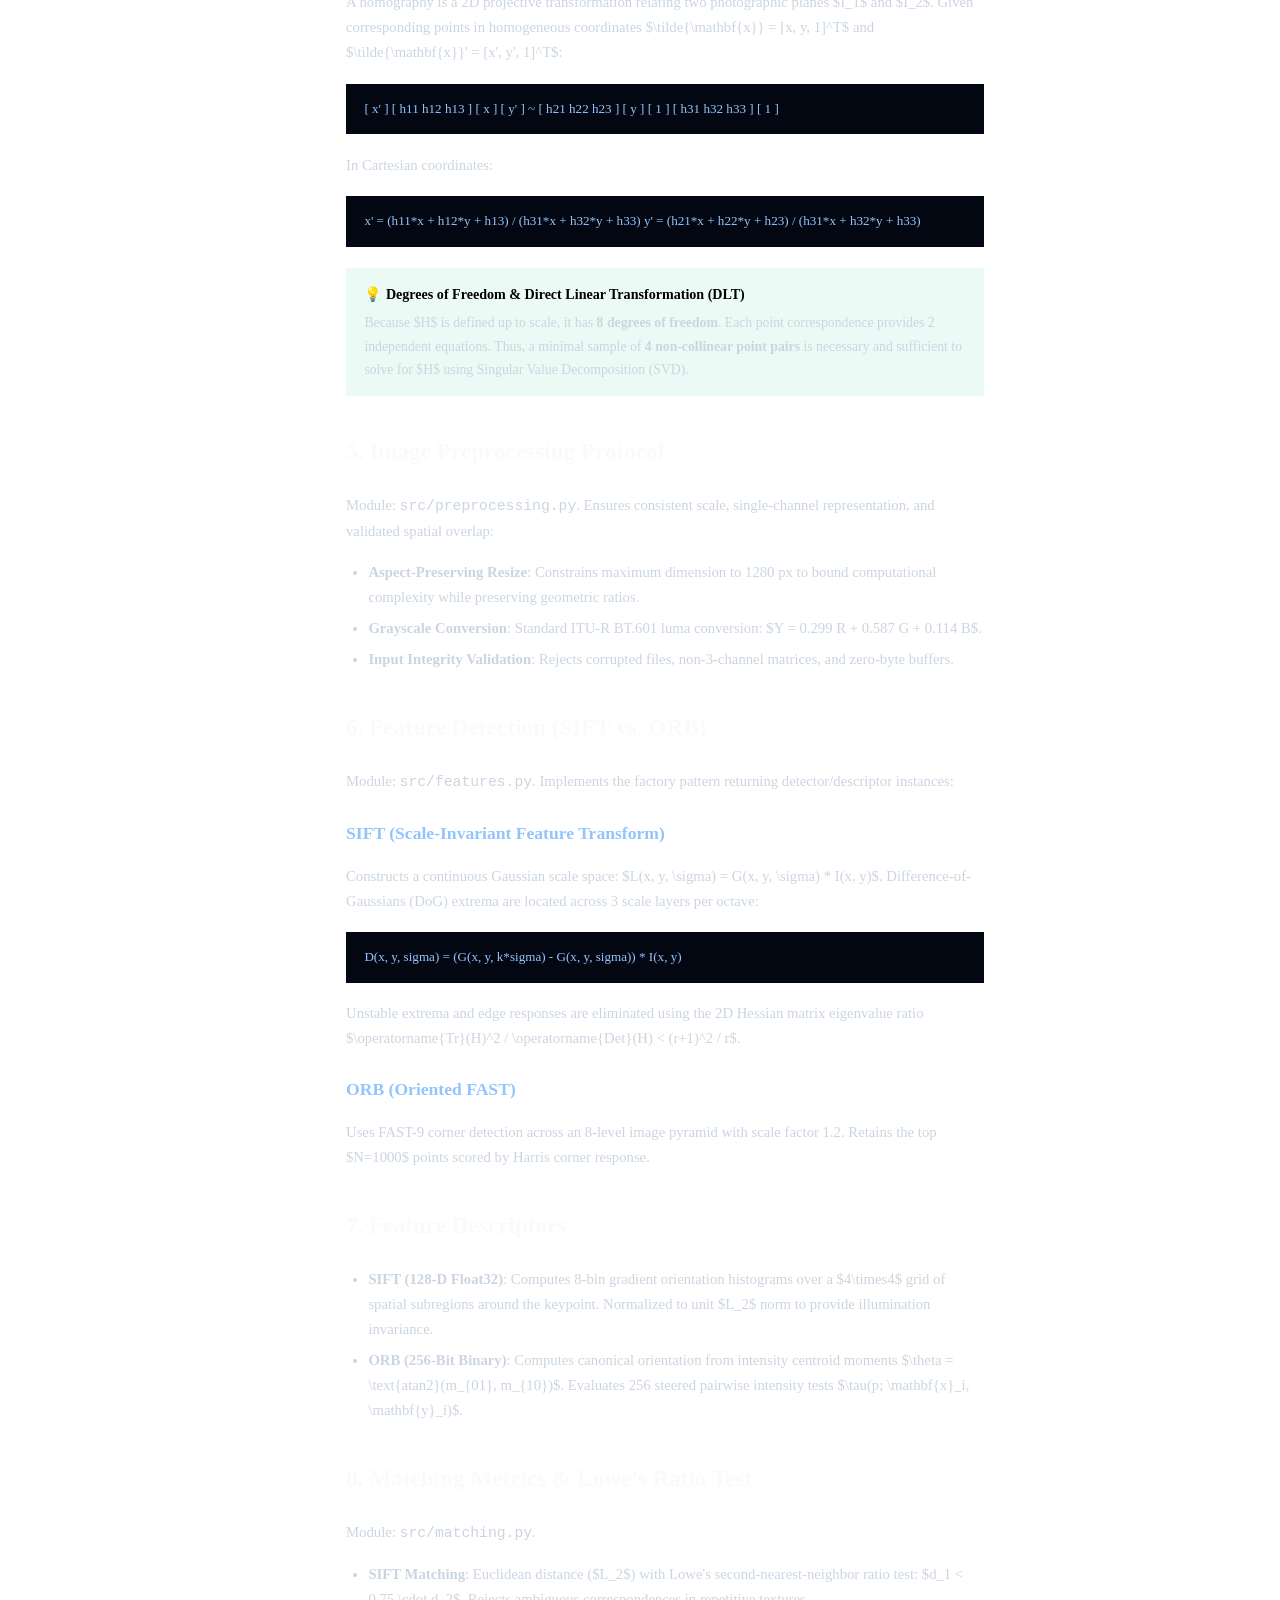
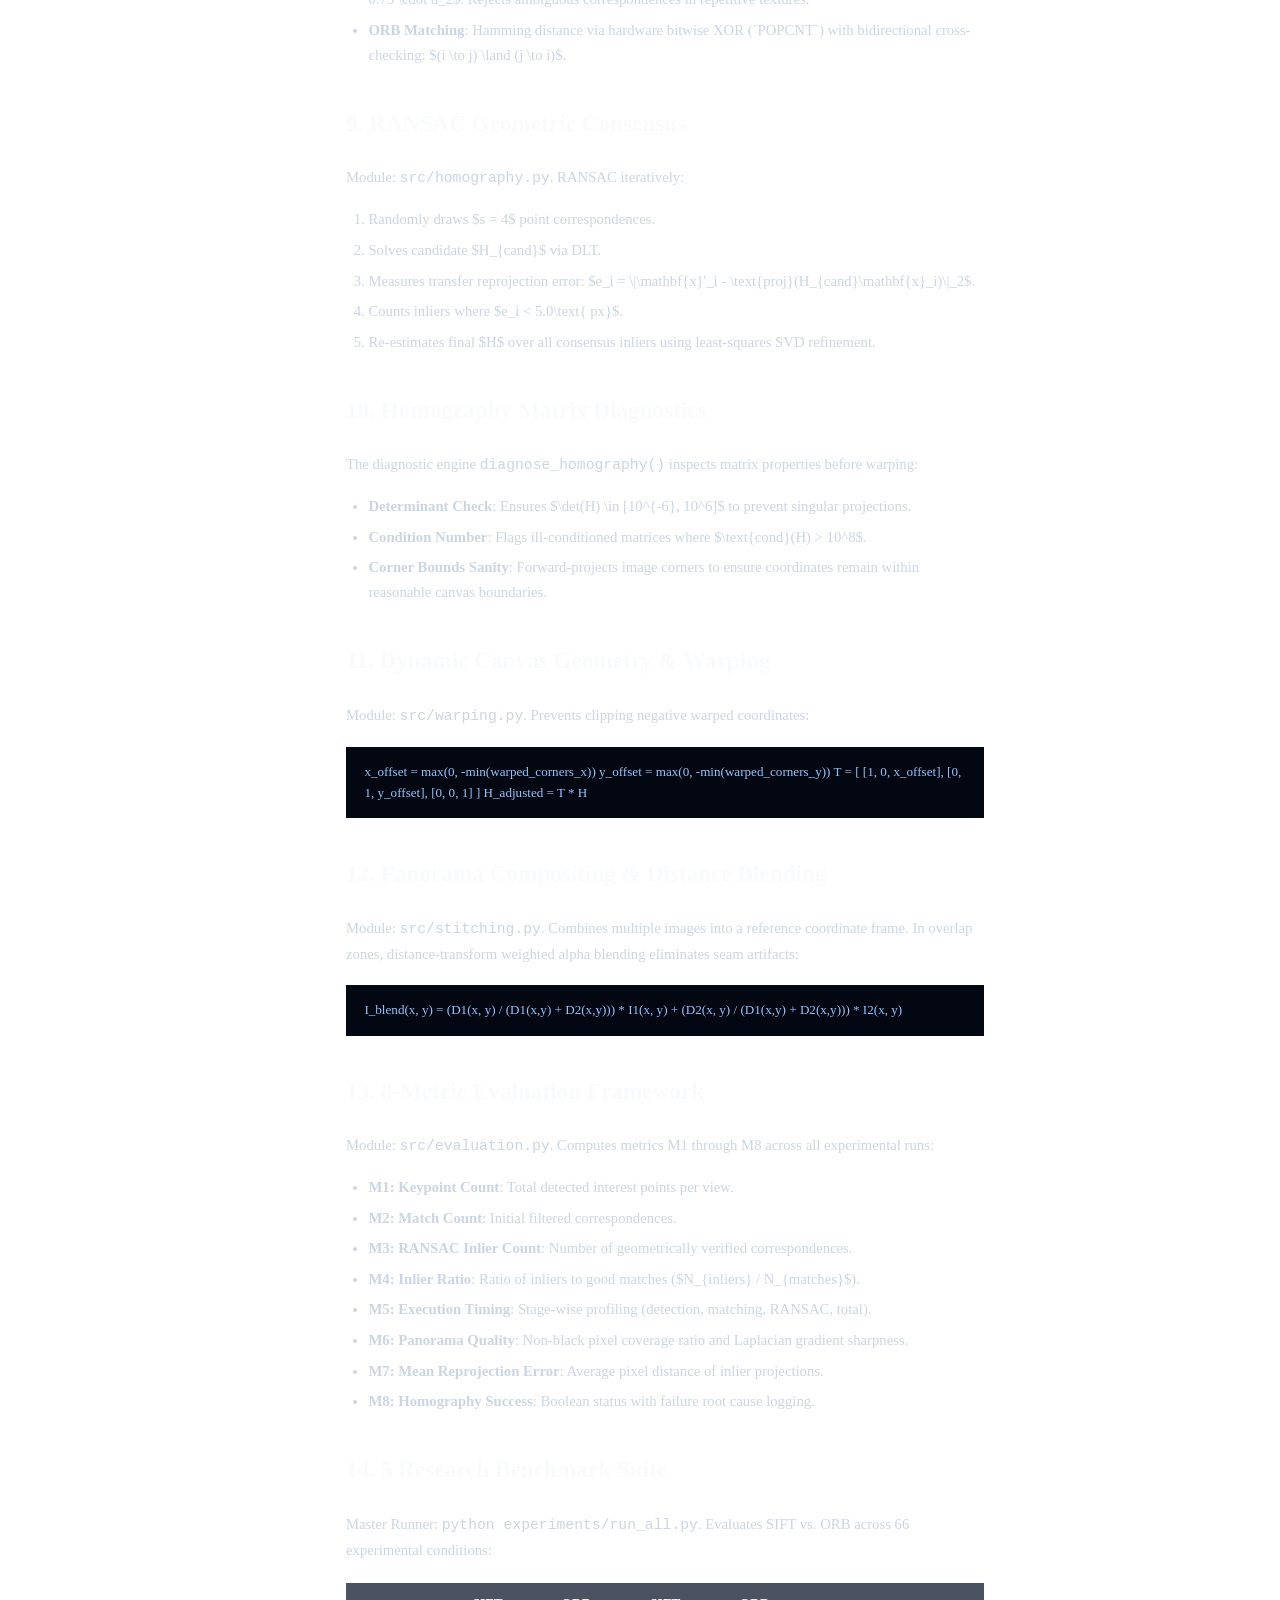
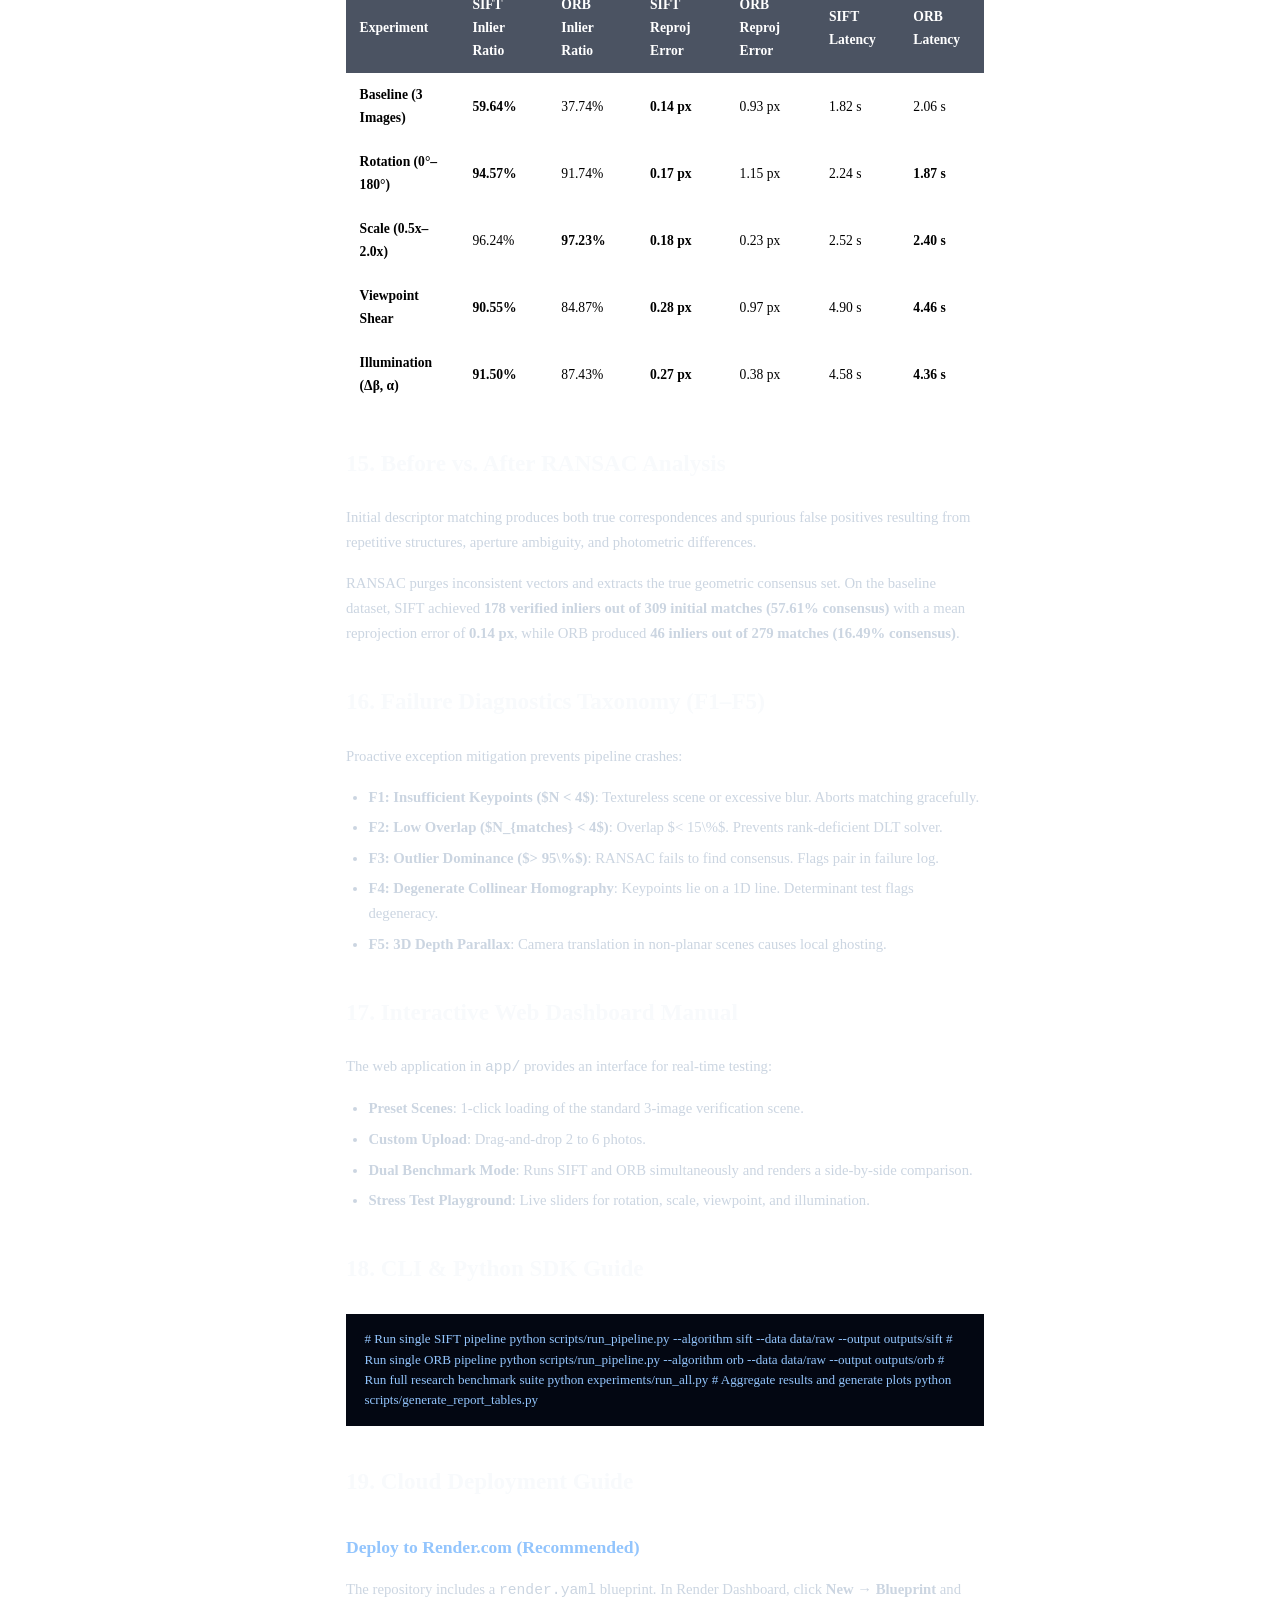
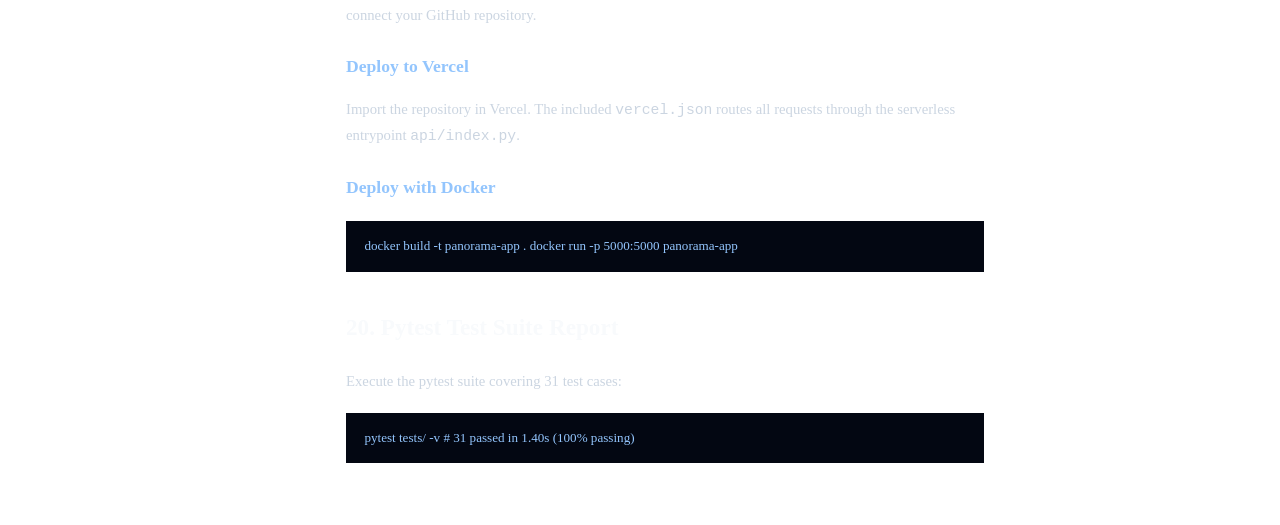
==== commit 4f79e03b: "feat(docs): generate publication-grade PDFs for examination report and documentation manual with dir" ====
--- a/app/templates/docs.html
+++ b/app/templates/docs.html
@@ -1,11 +1,13 @@
 <!DOCTYPE html>
 <html lang="en">
+
 <head>
   <meta charset="UTF-8">
   <meta name="viewport" content="width=device-width, initial-scale=1.0">
   <title>CSCD608 System Documentation — Automatic Panorama Construction</title>
   <link rel="stylesheet" href="/static/css/style.css">
-  <link rel="icon" href="data:image/svg+xml,<svg xmlns=%22http://www.w3.org/2000/svg%22 viewBox=%220%22%20%22100%22%20%22100%22><text y=%22.9em%22 font-size=%2290%22>📖</text></svg>">
+  <link rel="icon"
+    href="data:image/svg+xml,<svg xmlns=%22http://www.w3.org/2000/svg%22 viewBox=%220%22%20%22100%22%20%22100%22><text y=%22.9em%22 font-size=%2290%22>📖</text></svg>">
   <style>
     /* GitBook-style layout */
     .docs-layout {
@@ -16,13 +18,29 @@
       margin: 0 auto;
       width: 100%;
     }
+
     @media (max-width: 1200px) {
-      .docs-layout { grid-template-columns: 260px 1fr; }
-      .docs-toc { display: none; }
-    }
+      .docs-layout {
+        grid-template-columns: 260px 1fr;
+      }
+
+      .docs-toc {
+        display: none;
+      }
+    }
+
     @media (max-width: 900px) {
-      .docs-layout { grid-template-columns: 1fr; }
-      .docs-sidebar { display: none; }
+      .docs-layout {
+        grid-template-columns: 1fr;
+      }
+
+      .docs-sidebar {
+        display: none;
+      }
+
+      .mobile-toc-picker {
+        display: block !important;
+      }
     }
 
     .docs-sidebar {
@@ -35,9 +53,11 @@
       height: calc(100vh - 58px);
       overflow-y: auto;
     }
+
     .docs-sidebar-group {
       margin-bottom: 1.15rem;
     }
+
     .docs-sidebar-title {
       font-size: 0.68rem;
       font-weight: 800;
@@ -46,6 +66,7 @@
       color: var(--text-muted);
       padding: 0.35rem 0.65rem;
     }
+
     .docs-nav-link {
       display: block;
       color: var(--text-secondary);
@@ -57,10 +78,12 @@
       transition: all 0.2s ease;
       line-height: 1.35;
     }
+
     .docs-nav-link:hover {
       color: #fff;
       background: rgba(255, 255, 255, 0.05);
     }
+
     .docs-nav-link.active {
       color: var(--accent-blue);
       background: rgba(59, 130, 246, 0.12);
@@ -73,20 +96,69 @@
       line-height: 1.7;
       min-width: 0;
     }
+
     @media (max-width: 768px) {
       .docs-content {
         padding: 1.25rem 1rem;
       }
-      .docs-content h1 { font-size: 1.65rem !important; }
-      .docs-content h2 { font-size: 1.3rem !important; margin-top: 1.75rem !important; }
-      .docs-content h3 { font-size: 1.05rem !important; }
-    }
-    .docs-content h1 { font-size: 2.1rem; font-weight: 800; margin-bottom: 0.5rem; color: #fff; letter-spacing: -0.02em; }
-    .docs-content h2 { font-size: 1.45rem; font-weight: 800; margin-top: 2.25rem; margin-bottom: 0.85rem; color: #f8fafc; border-bottom: 1px solid var(--border-color); padding-bottom: 0.45rem; }
-    .docs-content h3 { font-size: 1.1rem; font-weight: 700; margin-top: 1.5rem; margin-bottom: 0.65rem; color: #93c5fd; }
-    .docs-content p { margin-bottom: 1rem; color: #cbd5e1; font-size: 0.92rem; }
-    .docs-content ul, .docs-content ol { margin-bottom: 1.15rem; padding-left: 1.4rem; color: #cbd5e1; font-size: 0.92rem; }
-    .docs-content li { margin-bottom: 0.35rem; }
+
+      .docs-content h1 {
+        font-size: 1.65rem !important;
+      }
+
+      .docs-content h2 {
+        font-size: 1.3rem !important;
+        margin-top: 1.75rem !important;
+      }
+
+      .docs-content h3 {
+        font-size: 1.05rem !important;
+      }
+    }
+
+    .docs-content h1 {
+      font-size: 2.1rem;
+      font-weight: 800;
+      margin-bottom: 0.5rem;
+      color: #fff;
+      letter-spacing: -0.02em;
+    }
+
+    .docs-content h2 {
+      font-size: 1.45rem;
+      font-weight: 800;
+      margin-top: 2.25rem;
+      margin-bottom: 0.85rem;
+      color: #f8fafc;
+      border-bottom: 1px solid var(--border-color);
+      padding-bottom: 0.45rem;
+    }
+
+    .docs-content h3 {
+      font-size: 1.1rem;
+      font-weight: 700;
+      margin-top: 1.5rem;
+      margin-bottom: 0.65rem;
+      color: #93c5fd;
+    }
+
+    .docs-content p {
+      margin-bottom: 1rem;
+      color: #cbd5e1;
+      font-size: 0.92rem;
+    }
+
+    .docs-content ul,
+    .docs-content ol {
+      margin-bottom: 1.15rem;
+      padding-left: 1.4rem;
+      color: #cbd5e1;
+      font-size: 0.92rem;
+    }
+
+    .docs-content li {
+      margin-bottom: 0.35rem;
+    }
 
     .docs-callout {
       border-left: 4px solid var(--accent-blue);
@@ -95,11 +167,34 @@
       border-radius: 0 var(--radius-md) var(--radius-md) 0;
       margin: 1.35rem 0;
     }
-    .docs-callout-title { font-weight: 700; font-size: 0.88rem; color: var(--accent-blue); margin-bottom: 0.3rem; display: flex; align-items: center; gap: 0.35rem; }
-    .docs-callout-emerald { border-left-color: var(--accent-emerald); background: rgba(16, 185, 129, 0.08); }
-    .docs-callout-emerald .docs-callout-title { color: var(--accent-emerald); }
-    .docs-callout-amber { border-left-color: var(--accent-amber); background: rgba(245, 158, 11, 0.08); }
-    .docs-callout-amber .docs-callout-title { color: var(--accent-amber); }
+
+    .docs-callout-title {
+      font-weight: 700;
+      font-size: 0.88rem;
+      color: var(--accent-blue);
+      margin-bottom: 0.3rem;
+      display: flex;
+      align-items: center;
+      gap: 0.35rem;
+    }
+
+    .docs-callout-emerald {
+      border-left-color: var(--accent-emerald);
+      background: rgba(16, 185, 129, 0.08);
+    }
+
+    .docs-callout-emerald .docs-callout-title {
+      color: var(--accent-emerald);
+    }
+
+    .docs-callout-amber {
+      border-left-color: var(--accent-amber);
+      background: rgba(245, 158, 11, 0.08);
+    }
+
+    .docs-callout-amber .docs-callout-title {
+      color: var(--accent-amber);
+    }
 
     .code-block {
       background: #030712;
@@ -122,22 +217,27 @@
       border-radius: var(--radius-md);
       background: var(--bg-card);
     }
+
     .docs-table {
       width: 100%;
       border-collapse: collapse;
       font-size: 0.85rem;
       min-width: 600px;
     }
-    .docs-table th, .docs-table td {
+
+    .docs-table th,
+    .docs-table td {
       border: 1px solid var(--border-color);
       padding: 0.65rem 0.85rem;
       text-align: left;
     }
+
     .docs-table th {
       background: rgba(30, 41, 59, 0.8);
       font-weight: 700;
       color: #fff;
     }
+
     .docs-table tr:nth-child(even) {
       background: rgba(255, 255, 255, 0.02);
     }
@@ -149,6 +249,7 @@
       height: calc(100vh - 58px);
       overflow-y: auto;
     }
+
     .docs-toc-title {
       font-size: 0.72rem;
       font-weight: 800;
@@ -157,6 +258,7 @@
       color: var(--text-muted);
       margin-bottom: 0.65rem;
     }
+
     .docs-toc-link {
       display: block;
       color: var(--text-muted);
@@ -165,9 +267,13 @@
       text-decoration: none;
       transition: color 0.2s;
     }
-    .docs-toc-link:hover { color: var(--accent-cyan); }
+
+    .docs-toc-link:hover {
+      color: var(--accent-cyan);
+    }
   </style>
 </head>
+
 <body>
 
   <!-- Navbar -->
@@ -180,10 +286,17 @@
       </div>
     </div>
     <div class="nav-links">
+      <a href="/report.pdf" target="_blank" class="btn-secondary" style="padding: 0.4rem 0.85rem; text-decoration: none; font-size: 0.8rem; display: inline-flex; align-items: center; gap: 0.35rem;">
+        📄 Exam Report (PDF)
+      </a>
+      <a href="/documentation.pdf" target="_blank" class="btn-primary" style="padding: 0.4rem 0.85rem; text-decoration: none; font-size: 0.8rem; background: var(--gradient-purple); box-shadow: 0 0 12px rgba(139, 92, 246, 0.4); display: inline-flex; align-items: center; gap: 0.35rem;">
+        📥 Manual (PDF)
+      </a>
       <a href="/" class="btn-secondary" style="padding: 0.4rem 0.85rem; text-decoration: none; font-size: 0.8rem;">
         ← Back to Dashboard
       </a>
-      <a href="https://github.com/mhiskall282/Feature-Based-Image-Matching-and-Automatic-Panorama-Construction-Problem" target="_blank" class="btn-primary" style="padding: 0.4rem 0.85rem; text-decoration: none; font-size: 0.8rem;">
+      <a href="https://github.com/mhiskall282/Feature-Based-Image-Matching-and-Automatic-Panorama-Construction-Problem"
+        target="_blank" class="btn-secondary" style="padding: 0.4rem 0.85rem; text-decoration: none; font-size: 0.8rem;">
         GitHub ↗
       </a>
     </div>
@@ -191,7 +304,7 @@
 
   <!-- GitBook Main Layout -->
   <div class="docs-layout">
-    
+
     <!-- Left Navigation Sidebar -->
     <aside class="docs-sidebar">
       <div class="docs-sidebar-group">
@@ -241,7 +354,38 @@
 
     <!-- Main Content Reader -->
     <main class="docs-content">
-      
+
+      <!-- Mobile Fast Chapter Selector -->
+      <div class="mobile-toc-picker"
+        style="display: none; margin-bottom: 1.5rem; background: var(--bg-card); padding: 0.75rem; border-radius: var(--radius-md); border: 1px solid var(--border-color);">
+        <label for="mobileChapterSelect"
+          style="font-size: 0.75rem; font-weight: 800; color: var(--accent-cyan); text-transform: uppercase; margin-bottom: 0.35rem; display: block;">📑
+          Jump to Chapter:</label>
+        <select id="mobileChapterSelect"
+          style="width: 100%; background: #030712; color: #fff; border: 1px solid var(--border-color); padding: 0.6rem; border-radius: var(--radius-sm); font-size: 0.85rem; outline: none; font-family: var(--font-main);">
+          <option value="#section-overview">1. Project Mandate & Scope</option>
+          <option value="#section-traceability">2. Requirements Traceability</option>
+          <option value="#section-quickstart">3. Installation & Quickstart</option>
+          <option value="#section-math">4. Projective Geometry & Homography</option>
+          <option value="#section-preprocessing">5. Image Preprocessing</option>
+          <option value="#section-detection">6. Feature Detection (SIFT vs ORB)</option>
+          <option value="#section-description">7. Feature Descriptors</option>
+          <option value="#section-matching">8. Matching Metrics & Ratio Test</option>
+          <option value="#section-ransac">9. RANSAC Geometric Consensus</option>
+          <option value="#section-homography">10. Homography Diagnostics</option>
+          <option value="#section-warping">11. Canvas Geometry & Warping</option>
+          <option value="#section-stitching">12. Stitching & Blending</option>
+          <option value="#section-evaluation">13. 8-Metric Framework</option>
+          <option value="#section-experiments">14. 5 Research Benchmarks</option>
+          <option value="#section-ransac-analysis">15. Before vs. After RANSAC</option>
+          <option value="#section-failures">16. Failure Diagnostics (F1-F5)</option>
+          <option value="#section-webapp">17. Web Dashboard Manual</option>
+          <option value="#section-cli">18. CLI & Python SDK</option>
+          <option value="#section-deployment">19. Cloud Deployment</option>
+          <option value="#section-tests">20. Pytest Verification Suite</option>
+        </select>
+      </div>
+
       <!-- 1. Overview -->
       <section id="section-overview">
         <h1>Feature-Based Image Matching & Automatic Panorama Construction</h1>
@@ -252,12 +396,17 @@
         <div class="docs-callout">
           <div class="docs-callout-title">📌 Examination Scope & Mandate</div>
           <p style="margin:0; font-size: 0.86rem;">
-            Develop a modular, classical computer vision system capable of identifying corresponding regions in two or more overlapping photographs and automatically combining them into a seamless panorama. The implementation is engineered from foundational mathematical primitives without calling black-box APIs (such as <code>cv2.Stitcher_create</code>) or pretrained deep neural networks.
+            Develop a modular, classical computer vision system capable of identifying corresponding regions in two or
+            more overlapping photographs and automatically combining them into a seamless panorama. The implementation
+            is engineered from foundational mathematical primitives without calling black-box APIs (such as
+            <code>cv2.Stitcher_create</code>) or pretrained deep neural networks.
           </p>
         </div>
 
         <p>
-          This documentation provides a comprehensive, chapter-by-chapter reference of the projective geometry, feature detection algorithms, outlier rejection consensus models, dynamic coordinate canvas calculations, distance-weighted alpha blending, empirical benchmarks, and deployment procedures.
+          This documentation provides a comprehensive, chapter-by-chapter reference of the projective geometry, feature
+          detection algorithms, outlier rejection consensus models, dynamic coordinate canvas calculations,
+          distance-weighted alpha blending, empirical benchmarks, and deployment procedures.
         </p>
       </section>
 
@@ -267,36 +416,126 @@
         <p>Every single task from the CSCD608 examination specification maps directly to verified Python modules:</p>
 
         <div class="docs-table-wrapper">
-        <table class="docs-table">
-          <thead>
-            <tr>
-              <th>Task ID</th>
-              <th>Examination Requirement</th>
-              <th>Source Component</th>
-              <th>Verification Artifact</th>
-            </tr>
-          </thead>
-          <tbody>
-            <tr><td><strong>REQ-01</strong></td><td>Multi-image scene acquisition (≥ 3 images)</td><td><code>src/preprocessing.py</code></td><td><code>data/raw/</code></td></tr>
-            <tr><td><strong>REQ-02</strong></td><td>Aspect-preserving preprocessing & validation</td><td><code>src/preprocessing.py</code></td><td><code>outputs/baseline/preprocessed_*.png</code></td></tr>
-            <tr><td><strong>REQ-03</strong></td><td>Keypoint detection (SIFT DoG & ORB FAST)</td><td><code>src/features.py</code></td><td><code>tests/test_features.py</code></td></tr>
-            <tr><td><strong>REQ-04</strong></td><td>Descriptor computation (128-float & 256-binary)</td><td><code>src/features.py</code></td><td><code>tests/test_features.py</code></td></tr>
-            <tr><td><strong>REQ-05</strong></td><td>Descriptor matching with appropriate norms</td><td><code>src/matching.py</code></td><td><code>tests/test_matching.py</code></td></tr>
-            <tr><td><strong>REQ-06</strong></td><td>Display initial feature correspondences</td><td><code>src/visualization.py</code></td><td><code>outputs/*/raw_matches_*.png</code></td></tr>
-            <tr><td><strong>REQ-07</strong></td><td>RANSAC outlier rejection (4-pt DLT consensus)</td><td><code>src/homography.py</code></td><td><code>tests/test_homography.py</code></td></tr>
-            <tr><td><strong>REQ-08</strong></td><td>3×3 Homography matrix estimation & storage</td><td><code>src/homography.py</code></td><td><code>outputs/*/homographies/</code></td></tr>
-            <tr><td><strong>REQ-09</strong></td><td>Perspective image warping & coordinate shift</td><td><code>src/warping.py</code></td><td><code>tests/test_warping.py</code></td></tr>
-            <tr><td><strong>REQ-10</strong></td><td>Multi-image panorama stitching & blending</td><td><code>src/stitching.py</code></td><td><code>outputs/*/panorama/</code></td></tr>
-            <tr><td><strong>REQ-11</strong></td><td>Compare matches Before vs. After RANSAC</td><td><code>src/visualization.py</code></td><td><code>outputs/*/before_after_*.png</code></td></tr>
-            <tr><td><strong>REQ-12A</strong></td><td>In-plane rotation stress test (0°–180°)</td><td><code>experiments/run_rotation.py</code></td><td><code>results/rotation_results.csv</code></td></tr>
-            <tr><td><strong>REQ-12B</strong></td><td>Multi-scale stress test (0.5x–2.0x)</td><td><code>experiments/run_scale.py</code></td><td><code>results/scale_results.csv</code></td></tr>
-            <tr><td><strong>REQ-12C</strong></td><td>Perspective viewpoint shear stress test</td><td><code>experiments/run_viewpoint.py</code></td><td><code>results/viewpoint_results.csv</code></td></tr>
-            <tr><td><strong>REQ-12D</strong></td><td>Photometric illumination stress test</td><td><code>experiments/run_illumination.py</code></td><td><code>results/illumination_results.csv</code></td></tr>
-            <tr><td><strong>REQ-13</strong></td><td>Stage-wise execution timing profiling</td><td><code>src/evaluation.py</code></td><td><code>results/tables/all_results.csv</code></td></tr>
-            <tr><td><strong>REQ-14</strong></td><td>Quantitative SIFT vs. ORB comparison</td><td><code>scripts/generate_report_tables.py</code></td><td><code>results/tables/comparison_table.csv</code></td></tr>
-            <tr><td><strong>REQ-15</strong></td><td>Complete demonstrable CLI, App & Colab pipeline</td><td><code>scripts/run_pipeline.py</code>, <code>app/server.py</code></td><td><code>tests/test_pipeline.py</code></td></tr>
-          </tbody>
-        </table>
+          <table class="docs-table">
+            <thead>
+              <tr>
+                <th>Task ID</th>
+                <th>Examination Requirement</th>
+                <th>Source Component</th>
+                <th>Verification Artifact</th>
+              </tr>
+            </thead>
+            <tbody>
+              <tr>
+                <td><strong>REQ-01</strong></td>
+                <td>Multi-image scene acquisition (≥ 3 images)</td>
+                <td><code>src/preprocessing.py</code></td>
+                <td><code>data/raw/</code></td>
+              </tr>
+              <tr>
+                <td><strong>REQ-02</strong></td>
+                <td>Aspect-preserving preprocessing & validation</td>
+                <td><code>src/preprocessing.py</code></td>
+                <td><code>outputs/baseline/preprocessed_*.png</code></td>
+              </tr>
+              <tr>
+                <td><strong>REQ-03</strong></td>
+                <td>Keypoint detection (SIFT DoG & ORB FAST)</td>
+                <td><code>src/features.py</code></td>
+                <td><code>tests/test_features.py</code></td>
+              </tr>
+              <tr>
+                <td><strong>REQ-04</strong></td>
+                <td>Descriptor computation (128-float & 256-binary)</td>
+                <td><code>src/features.py</code></td>
+                <td><code>tests/test_features.py</code></td>
+              </tr>
+              <tr>
+                <td><strong>REQ-05</strong></td>
+                <td>Descriptor matching with appropriate norms</td>
+                <td><code>src/matching.py</code></td>
+                <td><code>tests/test_matching.py</code></td>
+              </tr>
+              <tr>
+                <td><strong>REQ-06</strong></td>
+                <td>Display initial feature correspondences</td>
+                <td><code>src/visualization.py</code></td>
+                <td><code>outputs/*/raw_matches_*.png</code></td>
+              </tr>
+              <tr>
+                <td><strong>REQ-07</strong></td>
+                <td>RANSAC outlier rejection (4-pt DLT consensus)</td>
+                <td><code>src/homography.py</code></td>
+                <td><code>tests/test_homography.py</code></td>
+              </tr>
+              <tr>
+                <td><strong>REQ-08</strong></td>
+                <td>3×3 Homography matrix estimation & storage</td>
+                <td><code>src/homography.py</code></td>
+                <td><code>outputs/*/homographies/</code></td>
+              </tr>
+              <tr>
+                <td><strong>REQ-09</strong></td>
+                <td>Perspective image warping & coordinate shift</td>
+                <td><code>src/warping.py</code></td>
+                <td><code>tests/test_warping.py</code></td>
+              </tr>
+              <tr>
+                <td><strong>REQ-10</strong></td>
+                <td>Multi-image panorama stitching & blending</td>
+                <td><code>src/stitching.py</code></td>
+                <td><code>outputs/*/panorama/</code></td>
+              </tr>
+              <tr>
+                <td><strong>REQ-11</strong></td>
+                <td>Compare matches Before vs. After RANSAC</td>
+                <td><code>src/visualization.py</code></td>
+                <td><code>outputs/*/before_after_*.png</code></td>
+              </tr>
+              <tr>
+                <td><strong>REQ-12A</strong></td>
+                <td>In-plane rotation stress test (0°–180°)</td>
+                <td><code>experiments/run_rotation.py</code></td>
+                <td><code>results/rotation_results.csv</code></td>
+              </tr>
+              <tr>
+                <td><strong>REQ-12B</strong></td>
+                <td>Multi-scale stress test (0.5x–2.0x)</td>
+                <td><code>experiments/run_scale.py</code></td>
+                <td><code>results/scale_results.csv</code></td>
+              </tr>
+              <tr>
+                <td><strong>REQ-12C</strong></td>
+                <td>Perspective viewpoint shear stress test</td>
+                <td><code>experiments/run_viewpoint.py</code></td>
+                <td><code>results/viewpoint_results.csv</code></td>
+              </tr>
+              <tr>
+                <td><strong>REQ-12D</strong></td>
+                <td>Photometric illumination stress test</td>
+                <td><code>experiments/run_illumination.py</code></td>
+                <td><code>results/illumination_results.csv</code></td>
+              </tr>
+              <tr>
+                <td><strong>REQ-13</strong></td>
+                <td>Stage-wise execution timing profiling</td>
+                <td><code>src/evaluation.py</code></td>
+                <td><code>results/tables/all_results.csv</code></td>
+              </tr>
+              <tr>
+                <td><strong>REQ-14</strong></td>
+                <td>Quantitative SIFT vs. ORB comparison</td>
+                <td><code>scripts/generate_report_tables.py</code></td>
+                <td><code>results/tables/comparison_table.csv</code></td>
+              </tr>
+              <tr>
+                <td><strong>REQ-15</strong></td>
+                <td>Complete demonstrable CLI, App & Colab pipeline</td>
+                <td><code>scripts/run_pipeline.py</code>, <code>app/server.py</code></td>
+                <td><code>tests/test_pipeline.py</code></td>
+              </tr>
+            </tbody>
+          </table>
         </div>
       </section>
 
@@ -306,21 +545,22 @@
         <p>Follow these step-by-step commands to run the system locally:</p>
 
         <div class="code-block">
-# 1. Clone the repository
-git clone https://github.com/mhiskall282/Feature-Based-Image-Matching-and-Automatic-Panorama-Construction-Problem.git
-cd Feature-Based-Image-Matching-and-Automatic-Panorama-Construction-Problem
-
-# 2. Set up virtual environment
-python -m venv venv
-# On Windows: .\venv\Scripts\activate
-# On Linux/macOS: source venv/bin/activate
-
-# 3. Install project dependencies
-pip install -r requirements.txt
-
-# 4. Launch the interactive web dashboard
-python run_app.py
-# Open http://127.0.0.1:5000/ in any browser
+          # 1. Clone the repository
+          git clone
+          https://github.com/mhiskall282/Feature-Based-Image-Matching-and-Automatic-Panorama-Construction-Problem.git
+          cd Feature-Based-Image-Matching-and-Automatic-Panorama-Construction-Problem
+
+          # 2. Set up virtual environment
+          python -m venv venv
+          # On Windows: .\venv\Scripts\activate
+          # On Linux/macOS: source venv/bin/activate
+
+          # 3. Install project dependencies
+          pip install -r requirements.txt
+
+          # 4. Launch the interactive web dashboard
+          python run_app.py
+          # Open http://127.0.0.1:5000/ in any browser
         </div>
       </section>
 
@@ -328,25 +568,29 @@
       <section id="section-math">
         <h2>4. Projective Geometry & 8-DOF Homography</h2>
         <p>
-          A homography is a 2D projective transformation relating two photographic planes $I_1$ and $I_2$. Given corresponding points in homogeneous coordinates $\tilde{\mathbf{x}} = [x, y, 1]^T$ and $\tilde{\mathbf{x}}' = [x', y', 1]^T$:
+          A homography is a 2D projective transformation relating two photographic planes $I_1$ and $I_2$. Given
+          corresponding points in homogeneous coordinates $\tilde{\mathbf{x}} = [x, y, 1]^T$ and $\tilde{\mathbf{x}}' =
+          [x', y', 1]^T$:
         </p>
 
         <div class="code-block">
-[ x' ]     [ h11  h12  h13 ] [ x ]
-[ y' ]  ~  [ h21  h22  h23 ] [ y ]
-[ 1  ]     [ h31  h32  h33 ] [ 1 ]
+          [ x' ] [ h11 h12 h13 ] [ x ]
+          [ y' ] ~ [ h21 h22 h23 ] [ y ]
+          [ 1 ] [ h31 h32 h33 ] [ 1 ]
         </div>
 
         <p>In Cartesian coordinates:</p>
         <div class="code-block">
-x' = (h11*x + h12*y + h13) / (h31*x + h32*y + h33)
-y' = (h21*x + h22*y + h23) / (h31*x + h32*y + h33)
+          x' = (h11*x + h12*y + h13) / (h31*x + h32*y + h33)
+          y' = (h21*x + h22*y + h23) / (h31*x + h32*y + h33)
         </div>
 
         <div class="docs-callout docs-callout-emerald">
           <div class="docs-callout-title">💡 Degrees of Freedom & Direct Linear Transformation (DLT)</div>
           <p style="margin:0; font-size: 0.86rem;">
-            Because $H$ is defined up to scale, it has <strong>8 degrees of freedom</strong>. Each point correspondence provides 2 independent equations. Thus, a minimal sample of <strong>4 non-collinear point pairs</strong> is necessary and sufficient to solve for $H$ using Singular Value Decomposition (SVD).
+            Because $H$ is defined up to scale, it has <strong>8 degrees of freedom</strong>. Each point correspondence
+            provides 2 independent equations. Thus, a minimal sample of <strong>4 non-collinear point pairs</strong> is
+            necessary and sufficient to solve for $H$ using Singular Value Decomposition (SVD).
           </p>
         </div>
       </section>
@@ -355,41 +599,53 @@
       <section id="section-preprocessing">
         <h2>5. Image Preprocessing Protocol</h2>
         <p>
-          Module: <code>src/preprocessing.py</code>. Ensures consistent scale, single-channel representation, and validated spatial overlap:
+          Module: <code>src/preprocessing.py</code>. Ensures consistent scale, single-channel representation, and
+          validated spatial overlap:
         </p>
         <ul>
-          <li><strong>Aspect-Preserving Resize</strong>: Constrains maximum dimension to 1280 px to bound computational complexity while preserving geometric ratios.</li>
-          <li><strong>Grayscale Conversion</strong>: Standard ITU-R BT.601 luma conversion: $Y = 0.299 R + 0.587 G + 0.114 B$.</li>
-          <li><strong>Input Integrity Validation</strong>: Rejects corrupted files, non-3-channel matrices, and zero-byte buffers.</li>
+          <li><strong>Aspect-Preserving Resize</strong>: Constrains maximum dimension to 1280 px to bound computational
+            complexity while preserving geometric ratios.</li>
+          <li><strong>Grayscale Conversion</strong>: Standard ITU-R BT.601 luma conversion: $Y = 0.299 R + 0.587 G +
+            0.114 B$.</li>
+          <li><strong>Input Integrity Validation</strong>: Rejects corrupted files, non-3-channel matrices, and
+            zero-byte buffers.</li>
         </ul>
       </section>
 
       <!-- 6. Detection -->
       <section id="section-detection">
         <h2>6. Feature Detection (SIFT vs. ORB)</h2>
-        <p>Module: <code>src/features.py</code>. Implements the factory pattern returning detector/descriptor instances:</p>
-        
+        <p>Module: <code>src/features.py</code>. Implements the factory pattern returning detector/descriptor instances:
+        </p>
+
         <h3>SIFT (Scale-Invariant Feature Transform)</h3>
         <p>
-          Constructs a continuous Gaussian scale space: $L(x, y, \sigma) = G(x, y, \sigma) * I(x, y)$. Difference-of-Gaussians (DoG) extrema are located across 3 scale layers per octave:
+          Constructs a continuous Gaussian scale space: $L(x, y, \sigma) = G(x, y, \sigma) * I(x, y)$.
+          Difference-of-Gaussians (DoG) extrema are located across 3 scale layers per octave:
         </p>
         <div class="code-block">
-D(x, y, sigma) = (G(x, y, k*sigma) - G(x, y, sigma)) * I(x, y)
-        </div>
-        <p>Unstable extrema and edge responses are eliminated using the 2D Hessian matrix eigenvalue ratio $\operatorname{Tr}(H)^2 / \operatorname{Det}(H) < (r+1)^2 / r$.</p>
-
-        <h3>ORB (Oriented FAST)</h3>
-        <p>
-          Uses FAST-9 corner detection across an 8-level image pyramid with scale factor 1.2. Retains the top $N=1000$ points scored by Harris corner response.
-        </p>
+          D(x, y, sigma) = (G(x, y, k*sigma) - G(x, y, sigma)) * I(x, y)
+        </div>
+        <p>Unstable extrema and edge responses are eliminated using the 2D Hessian matrix eigenvalue ratio
+          $\operatorname{Tr}(H)^2 / \operatorname{Det}(H) < (r+1)^2 / r$.</p>
+
+            <h3>ORB (Oriented FAST)</h3>
+            <p>
+              Uses FAST-9 corner detection across an 8-level image pyramid with scale factor 1.2. Retains the top
+              $N=1000$ points scored by Harris corner response.
+            </p>
       </section>
 
       <!-- 7. Description -->
       <section id="section-description">
         <h2>7. Feature Descriptors</h2>
         <ul>
-          <li><strong>SIFT (128-D Float32)</strong>: Computes 8-bin gradient orientation histograms over a $4\times4$ grid of spatial subregions around the keypoint. Normalized to unit $L_2$ norm to provide illumination invariance.</li>
-          <li><strong>ORB (256-Bit Binary)</strong>: Computes canonical orientation from intensity centroid moments $\theta = \text{atan2}(m_{01}, m_{10})$. Evaluates 256 steered pairwise intensity tests $\tau(p; \mathbf{x}_i, \mathbf{y}_i)$.</li>
+          <li><strong>SIFT (128-D Float32)</strong>: Computes 8-bin gradient orientation histograms over a $4\times4$
+            grid of spatial subregions around the keypoint. Normalized to unit $L_2$ norm to provide illumination
+            invariance.</li>
+          <li><strong>ORB (256-Bit Binary)</strong>: Computes canonical orientation from intensity centroid moments
+            $\theta = \text{atan2}(m_{01}, m_{10})$. Evaluates 256 steered pairwise intensity tests $\tau(p;
+            \mathbf{x}_i, \mathbf{y}_i)$.</li>
         </ul>
       </section>
 
@@ -398,8 +654,10 @@
         <h2>8. Matching Metrics & Lowe's Ratio Test</h2>
         <p>Module: <code>src/matching.py</code>.</p>
         <ul>
-          <li><strong>SIFT Matching</strong>: Euclidean distance ($L_2$) with Lowe's second-nearest-neighbor ratio test: $d_1 < 0.75 \cdot d_2$. Rejects ambiguous correspondences in repetitive textures.</li>
-          <li><strong>ORB Matching</strong>: Hamming distance via hardware bitwise XOR (`POPCNT`) with bidirectional cross-checking: $(i \to j) \land (j \to i)$.</li>
+          <li><strong>SIFT Matching</strong>: Euclidean distance ($L_2$) with Lowe's second-nearest-neighbor ratio test:
+            $d_1 < 0.75 \cdot d_2$. Rejects ambiguous correspondences in repetitive textures.</li>
+          <li><strong>ORB Matching</strong>: Hamming distance via hardware bitwise XOR (`POPCNT`) with bidirectional
+            cross-checking: $(i \to j) \land (j \to i)$.</li>
         </ul>
       </section>
 
@@ -410,7 +668,8 @@
         <ol>
           <li>Randomly draws $s = 4$ point correspondences.</li>
           <li>Solves candidate $H_{cand}$ via DLT.</li>
-          <li>Measures transfer reprojection error: $e_i = \|\mathbf{x}'_i - \text{proj}(H_{cand}\mathbf{x}_i)\|_2$.</li>
+          <li>Measures transfer reprojection error: $e_i = \|\mathbf{x}'_i - \text{proj}(H_{cand}\mathbf{x}_i)\|_2$.
+          </li>
           <li>Counts inliers where $e_i < 5.0\text{ px}$.</li>
           <li>Re-estimates final $H$ over all consensus inliers using least-squares SVD refinement.</li>
         </ol>
@@ -423,9 +682,11 @@
           The diagnostic engine <code>diagnose_homography()</code> inspects matrix properties before warping:
         </p>
         <ul>
-          <li><strong>Determinant Check</strong>: Ensures $\det(H) \in [10^{-6}, 10^6]$ to prevent singular projections.</li>
+          <li><strong>Determinant Check</strong>: Ensures $\det(H) \in [10^{-6}, 10^6]$ to prevent singular projections.
+          </li>
           <li><strong>Condition Number</strong>: Flags ill-conditioned matrices where $\text{cond}(H) > 10^8$.</li>
-          <li><strong>Corner Bounds Sanity</strong>: Forward-projects image corners to ensure coordinates remain within reasonable canvas boundaries.</li>
+          <li><strong>Corner Bounds Sanity</strong>: Forward-projects image corners to ensure coordinates remain within
+            reasonable canvas boundaries.</li>
         </ul>
       </section>
 
@@ -434,10 +695,10 @@
         <h2>11. Dynamic Canvas Geometry & Warping</h2>
         <p>Module: <code>src/warping.py</code>. Prevents clipping negative warped coordinates:</p>
         <div class="code-block">
-x_offset = max(0, -min(warped_corners_x))
-y_offset = max(0, -min(warped_corners_y))
-T = [ [1, 0, x_offset], [0, 1, y_offset], [0, 0, 1] ]
-H_adjusted = T * H
+          x_offset = max(0, -min(warped_corners_x))
+          y_offset = max(0, -min(warped_corners_y))
+          T = [ [1, 0, x_offset], [0, 1, y_offset], [0, 0, 1] ]
+          H_adjusted = T * H
         </div>
       </section>
 
@@ -445,10 +706,11 @@
       <section id="section-stitching">
         <h2>12. Panorama Compositing & Distance Blending</h2>
         <p>
-          Module: <code>src/stitching.py</code>. Combines multiple images into a reference coordinate frame. In overlap zones, distance-transform weighted alpha blending eliminates seam artifacts:
+          Module: <code>src/stitching.py</code>. Combines multiple images into a reference coordinate frame. In overlap
+          zones, distance-transform weighted alpha blending eliminates seam artifacts:
         </p>
         <div class="code-block">
-I_blend(x, y) = (D1(x, y) / (D1(x,y) + D2(x,y))) * I1(x, y) + (D2(x, y) / (D1(x,y) + D2(x,y))) * I2(x, y)
+          I_blend(x, y) = (D1(x, y) / (D1(x,y) + D2(x,y))) * I1(x, y) + (D2(x, y) / (D1(x,y) + D2(x,y))) * I2(x, y)
         </div>
       </section>
 
@@ -462,7 +724,8 @@
           <li><strong>M3: RANSAC Inlier Count</strong>: Number of geometrically verified correspondences.</li>
           <li><strong>M4: Inlier Ratio</strong>: Ratio of inliers to good matches ($N_{inliers} / N_{matches}$).</li>
           <li><strong>M5: Execution Timing</strong>: Stage-wise profiling (detection, matching, RANSAC, total).</li>
-          <li><strong>M6: Panorama Quality</strong>: Non-black pixel coverage ratio and Laplacian gradient sharpness.</li>
+          <li><strong>M6: Panorama Quality</strong>: Non-black pixel coverage ratio and Laplacian gradient sharpness.
+          </li>
           <li><strong>M7: Mean Reprojection Error</strong>: Average pixel distance of inlier projections.</li>
           <li><strong>M8: Homography Success</strong>: Boolean status with failure root cause logging.</li>
         </ul>
@@ -472,30 +735,71 @@
       <section id="section-experiments">
         <h2>14. 5 Research Benchmark Suite</h2>
         <p>
-          Master Runner: <code>python experiments/run_all.py</code>. Evaluates SIFT vs. ORB across 66 experimental conditions:
-        </p>
-        
+          Master Runner: <code>python experiments/run_all.py</code>. Evaluates SIFT vs. ORB across 66 experimental
+          conditions:
+        </p>
+
         <div class="docs-table-wrapper">
-        <table class="docs-table">
-          <thead>
-            <tr>
-              <th>Experiment</th>
-              <th>SIFT Inlier Ratio</th>
-              <th>ORB Inlier Ratio</th>
-              <th>SIFT Reproj Error</th>
-              <th>ORB Reproj Error</th>
-              <th>SIFT Latency</th>
-              <th>ORB Latency</th>
-            </tr>
-          </thead>
-          <tbody>
-            <tr><td><strong>Baseline (3 Images)</strong></td><td><strong>59.64%</strong></td><td>37.74%</td><td><strong>0.14 px</strong></td><td>0.93 px</td><td>1.82 s</td><td>2.06 s</td></tr>
-            <tr><td><strong>Rotation (0°–180°)</strong></td><td><strong>94.57%</strong></td><td>91.74%</td><td><strong>0.17 px</strong></td><td>1.15 px</td><td>2.24 s</td><td><strong>1.87 s</strong></td></tr>
-            <tr><td><strong>Scale (0.5x–2.0x)</strong></td><td>96.24%</td><td><strong>97.23%</strong></td><td><strong>0.18 px</strong></td><td>0.23 px</td><td>2.52 s</td><td><strong>2.40 s</strong></td></tr>
-            <tr><td><strong>Viewpoint Shear</strong></td><td><strong>90.55%</strong></td><td>84.87%</td><td><strong>0.28 px</strong></td><td>0.97 px</td><td>4.90 s</td><td><strong>4.46 s</strong></td></tr>
-            <tr><td><strong>Illumination (Δβ, α)</strong></td><td><strong>91.50%</strong></td><td>87.43%</td><td><strong>0.27 px</strong></td><td>0.38 px</td><td>4.58 s</td><td><strong>4.36 s</strong></td></tr>
-          </tbody>
-        </table>
+          <table class="docs-table">
+            <thead>
+              <tr>
+                <th>Experiment</th>
+                <th>SIFT Inlier Ratio</th>
+                <th>ORB Inlier Ratio</th>
+                <th>SIFT Reproj Error</th>
+                <th>ORB Reproj Error</th>
+                <th>SIFT Latency</th>
+                <th>ORB Latency</th>
+              </tr>
+            </thead>
+            <tbody>
+              <tr>
+                <td><strong>Baseline (3 Images)</strong></td>
+                <td><strong>59.64%</strong></td>
+                <td>37.74%</td>
+                <td><strong>0.14 px</strong></td>
+                <td>0.93 px</td>
+                <td>1.82 s</td>
+                <td>2.06 s</td>
+              </tr>
+              <tr>
+                <td><strong>Rotation (0°–180°)</strong></td>
+                <td><strong>94.57%</strong></td>
+                <td>91.74%</td>
+                <td><strong>0.17 px</strong></td>
+                <td>1.15 px</td>
+                <td>2.24 s</td>
+                <td><strong>1.87 s</strong></td>
+              </tr>
+              <tr>
+                <td><strong>Scale (0.5x–2.0x)</strong></td>
+                <td>96.24%</td>
+                <td><strong>97.23%</strong></td>
+                <td><strong>0.18 px</strong></td>
+                <td>0.23 px</td>
+                <td>2.52 s</td>
+                <td><strong>2.40 s</strong></td>
+              </tr>
+              <tr>
+                <td><strong>Viewpoint Shear</strong></td>
+                <td><strong>90.55%</strong></td>
+                <td>84.87%</td>
+                <td><strong>0.28 px</strong></td>
+                <td>0.97 px</td>
+                <td>4.90 s</td>
+                <td><strong>4.46 s</strong></td>
+              </tr>
+              <tr>
+                <td><strong>Illumination (Δβ, α)</strong></td>
+                <td><strong>91.50%</strong></td>
+                <td>87.43%</td>
+                <td><strong>0.27 px</strong></td>
+                <td>0.38 px</td>
+                <td>4.58 s</td>
+                <td><strong>4.36 s</strong></td>
+              </tr>
+            </tbody>
+          </table>
         </div>
       </section>
 
@@ -503,10 +807,14 @@
       <section id="section-ransac-analysis">
         <h2>15. Before vs. After RANSAC Analysis</h2>
         <p>
-          Initial descriptor matching produces both true correspondences and spurious false positives resulting from repetitive structures, aperture ambiguity, and photometric differences.
-        </p>
-        <p>
-          RANSAC purges inconsistent vectors and extracts the true geometric consensus set. On the baseline dataset, SIFT achieved <strong>178 verified inliers out of 309 initial matches (57.61% consensus)</strong> with a mean reprojection error of <strong>0.14 px</strong>, while ORB produced <strong>46 inliers out of 279 matches (16.49% consensus)</strong>.
+          Initial descriptor matching produces both true correspondences and spurious false positives resulting from
+          repetitive structures, aperture ambiguity, and photometric differences.
+        </p>
+        <p>
+          RANSAC purges inconsistent vectors and extracts the true geometric consensus set. On the baseline dataset,
+          SIFT achieved <strong>178 verified inliers out of 309 initial matches (57.61% consensus)</strong> with a mean
+          reprojection error of <strong>0.14 px</strong>, while ORB produced <strong>46 inliers out of 279 matches
+            (16.49% consensus)</strong>.
         </p>
       </section>
 
@@ -515,11 +823,16 @@
         <h2>16. Failure Diagnostics Taxonomy (F1–F5)</h2>
         <p>Proactive exception mitigation prevents pipeline crashes:</p>
         <ul>
-          <li><strong>F1: Insufficient Keypoints ($N < 4$)</strong>: Textureless scene or excessive blur. Aborts matching gracefully.</li>
-          <li><strong>F2: Low Overlap ($N_{matches} < 4$)</strong>: Overlap $< 15\%$. Prevents rank-deficient DLT solver.</li>
-          <li><strong>F3: Outlier Dominance ($> 95\%$)</strong>: RANSAC fails to find consensus. Flags pair in failure log.</li>
-          <li><strong>F4: Degenerate Collinear Homography</strong>: Keypoints lie on a 1D line. Determinant test flags degeneracy.</li>
-          <li><strong>F5: 3D Depth Parallax</strong>: Camera translation in non-planar scenes causes local ghosting.</li>
+          <li><strong>F1: Insufficient Keypoints ($N < 4$)</strong>: Textureless scene or excessive blur. Aborts
+                matching gracefully.</li>
+          <li><strong>F2: Low Overlap ($N_{matches} < 4$)</strong>: Overlap $< 15\%$. Prevents rank-deficient DLT
+                  solver.</li>
+          <li><strong>F3: Outlier Dominance ($> 95\%$)</strong>: RANSAC fails to find consensus. Flags pair in failure
+            log.</li>
+          <li><strong>F4: Degenerate Collinear Homography</strong>: Keypoints lie on a 1D line. Determinant test flags
+            degeneracy.</li>
+          <li><strong>F5: 3D Depth Parallax</strong>: Camera translation in non-planar scenes causes local ghosting.
+          </li>
         </ul>
       </section>
 
@@ -532,8 +845,10 @@
         <ul>
           <li><strong>Preset Scenes</strong>: 1-click loading of the standard 3-image verification scene.</li>
           <li><strong>Custom Upload</strong>: Drag-and-drop 2 to 6 photos.</li>
-          <li><strong>Dual Benchmark Mode</strong>: Runs SIFT and ORB simultaneously and renders a side-by-side comparison.</li>
-          <li><strong>Stress Test Playground</strong>: Live sliders for rotation, scale, viewpoint, and illumination.</li>
+          <li><strong>Dual Benchmark Mode</strong>: Runs SIFT and ORB simultaneously and renders a side-by-side
+            comparison.</li>
+          <li><strong>Stress Test Playground</strong>: Live sliders for rotation, scale, viewpoint, and illumination.
+          </li>
         </ul>
       </section>
 
@@ -541,38 +856,40 @@
       <section id="section-cli">
         <h2>18. CLI & Python SDK Guide</h2>
         <div class="code-block">
-# Run single SIFT pipeline
-python scripts/run_pipeline.py --algorithm sift --data data/raw --output outputs/sift
-
-# Run single ORB pipeline
-python scripts/run_pipeline.py --algorithm orb --data data/raw --output outputs/orb
-
-# Run full research benchmark suite
-python experiments/run_all.py
-
-# Aggregate results and generate plots
-python scripts/generate_report_tables.py
+          # Run single SIFT pipeline
+          python scripts/run_pipeline.py --algorithm sift --data data/raw --output outputs/sift
+
+          # Run single ORB pipeline
+          python scripts/run_pipeline.py --algorithm orb --data data/raw --output outputs/orb
+
+          # Run full research benchmark suite
+          python experiments/run_all.py
+
+          # Aggregate results and generate plots
+          python scripts/generate_report_tables.py
         </div>
       </section>
 
       <!-- 19. Cloud Deployment -->
       <section id="section-deployment">
         <h2>19. Cloud Deployment Guide</h2>
-        
+
         <h3>Deploy to Render.com (Recommended)</h3>
         <p>
-          The repository includes a <code>render.yaml</code> blueprint. In Render Dashboard, click <strong>New → Blueprint</strong> and connect your GitHub repository.
+          The repository includes a <code>render.yaml</code> blueprint. In Render Dashboard, click <strong>New →
+            Blueprint</strong> and connect your GitHub repository.
         </p>
 
         <h3>Deploy to Vercel</h3>
         <p>
-          Import the repository in Vercel. The included <code>vercel.json</code> routes all requests through the serverless entrypoint <code>api/index.py</code>.
+          Import the repository in Vercel. The included <code>vercel.json</code> routes all requests through the
+          serverless entrypoint <code>api/index.py</code>.
         </p>
 
         <h3>Deploy with Docker</h3>
         <div class="code-block">
-docker build -t panorama-app .
-docker run -p 5000:5000 panorama-app
+          docker build -t panorama-app .
+          docker run -p 5000:5000 panorama-app
         </div>
       </section>
 
@@ -581,8 +898,8 @@
         <h2>20. Pytest Test Suite Report</h2>
         <p>Execute the pytest suite covering 31 test cases:</p>
         <div class="code-block">
-pytest tests/ -v
-# 31 passed in 1.40s (100% passing)
+          pytest tests/ -v
+          # 31 passed in 1.40s (100% passing)
         </div>
       </section>
 
@@ -610,7 +927,7 @@
   </div>
 
   <script>
-    // Smooth scroll and active link highlight
+    // Smooth scroll and active link highlight for sidebar and TOC
     document.querySelectorAll('.docs-nav-link, .docs-toc-link').forEach(link => {
       link.addEventListener('click', e => {
         const targetId = link.getAttribute('href');
@@ -625,6 +942,18 @@
         }
       });
     });
+
+    // Mobile Chapter Selector dropdown change handler
+    const mobileChapterSelect = document.getElementById('mobileChapterSelect');
+    if (mobileChapterSelect) {
+      mobileChapterSelect.addEventListener('change', e => {
+        const target = document.querySelector(e.target.value);
+        if (target) {
+          target.scrollIntoView({ behavior: 'smooth' });
+        }
+      });
+    }
   </script>
 </body>
-</html>
+
+</html>
